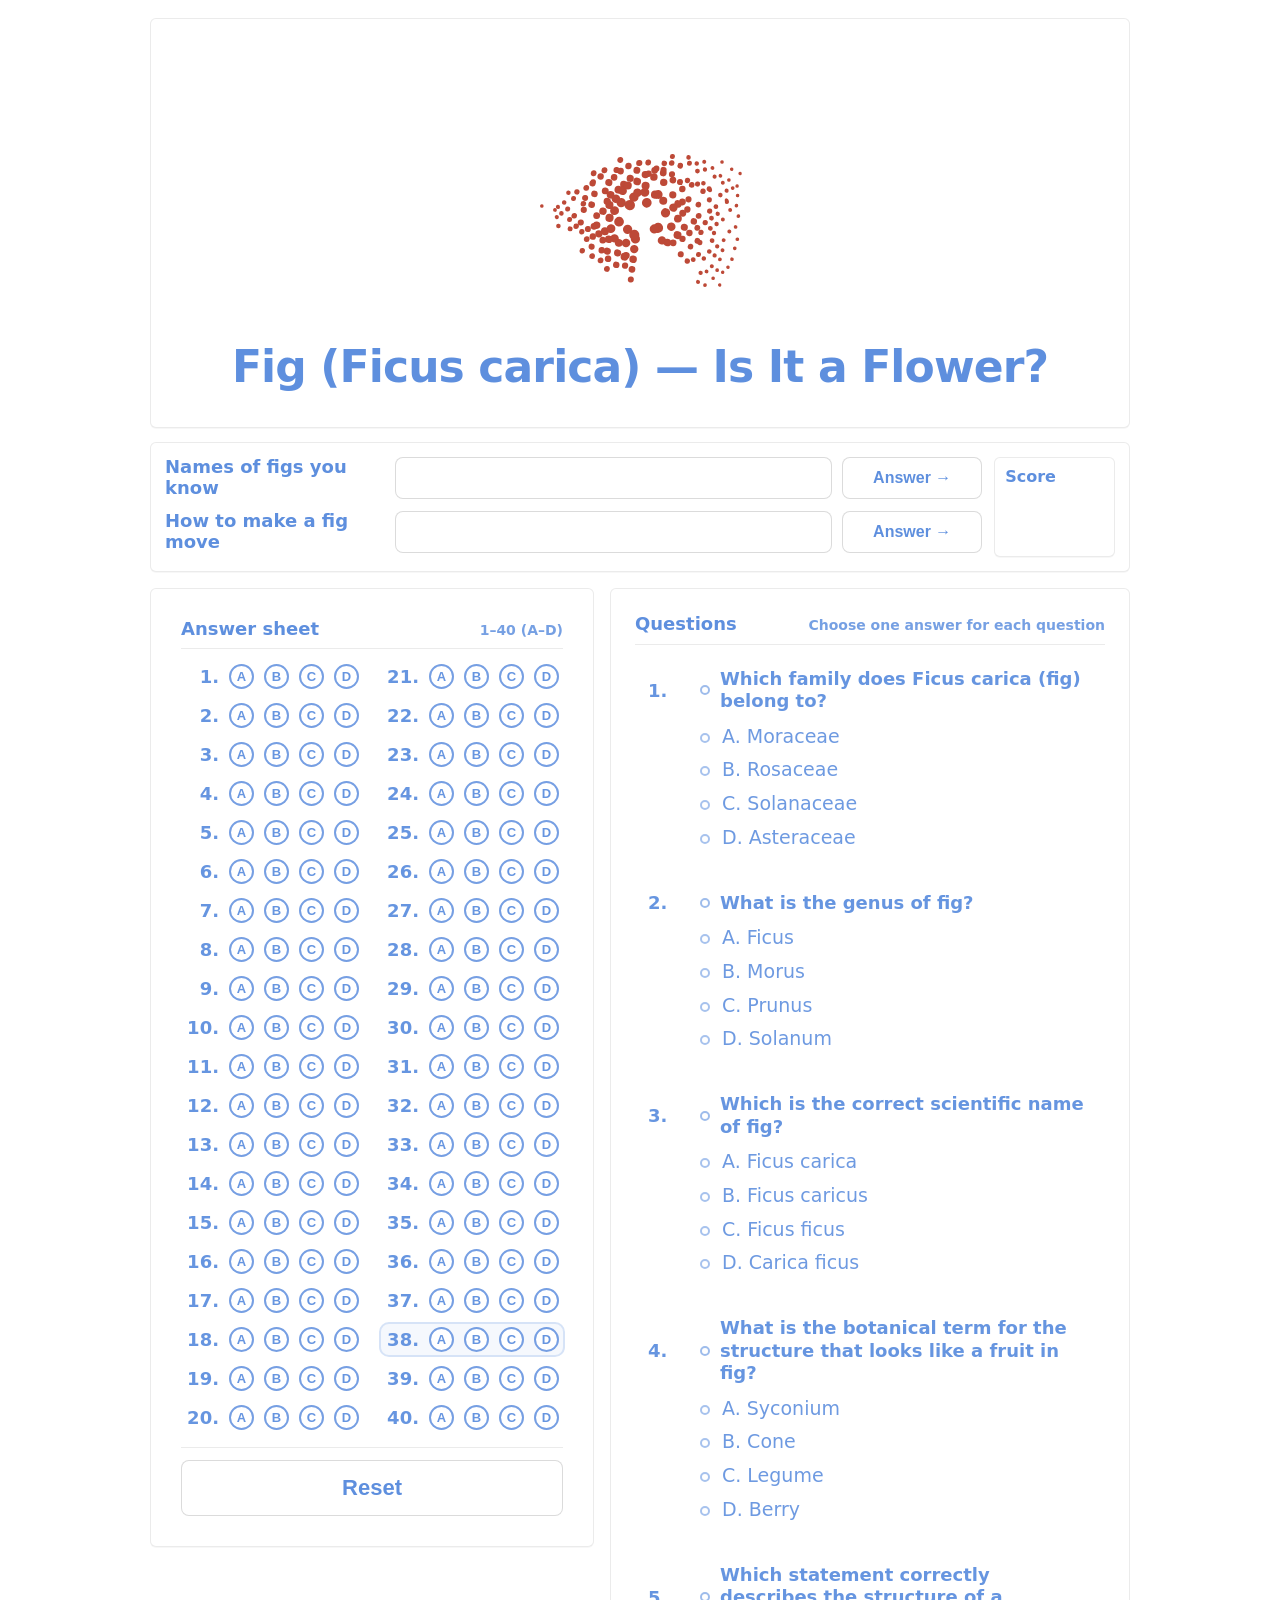
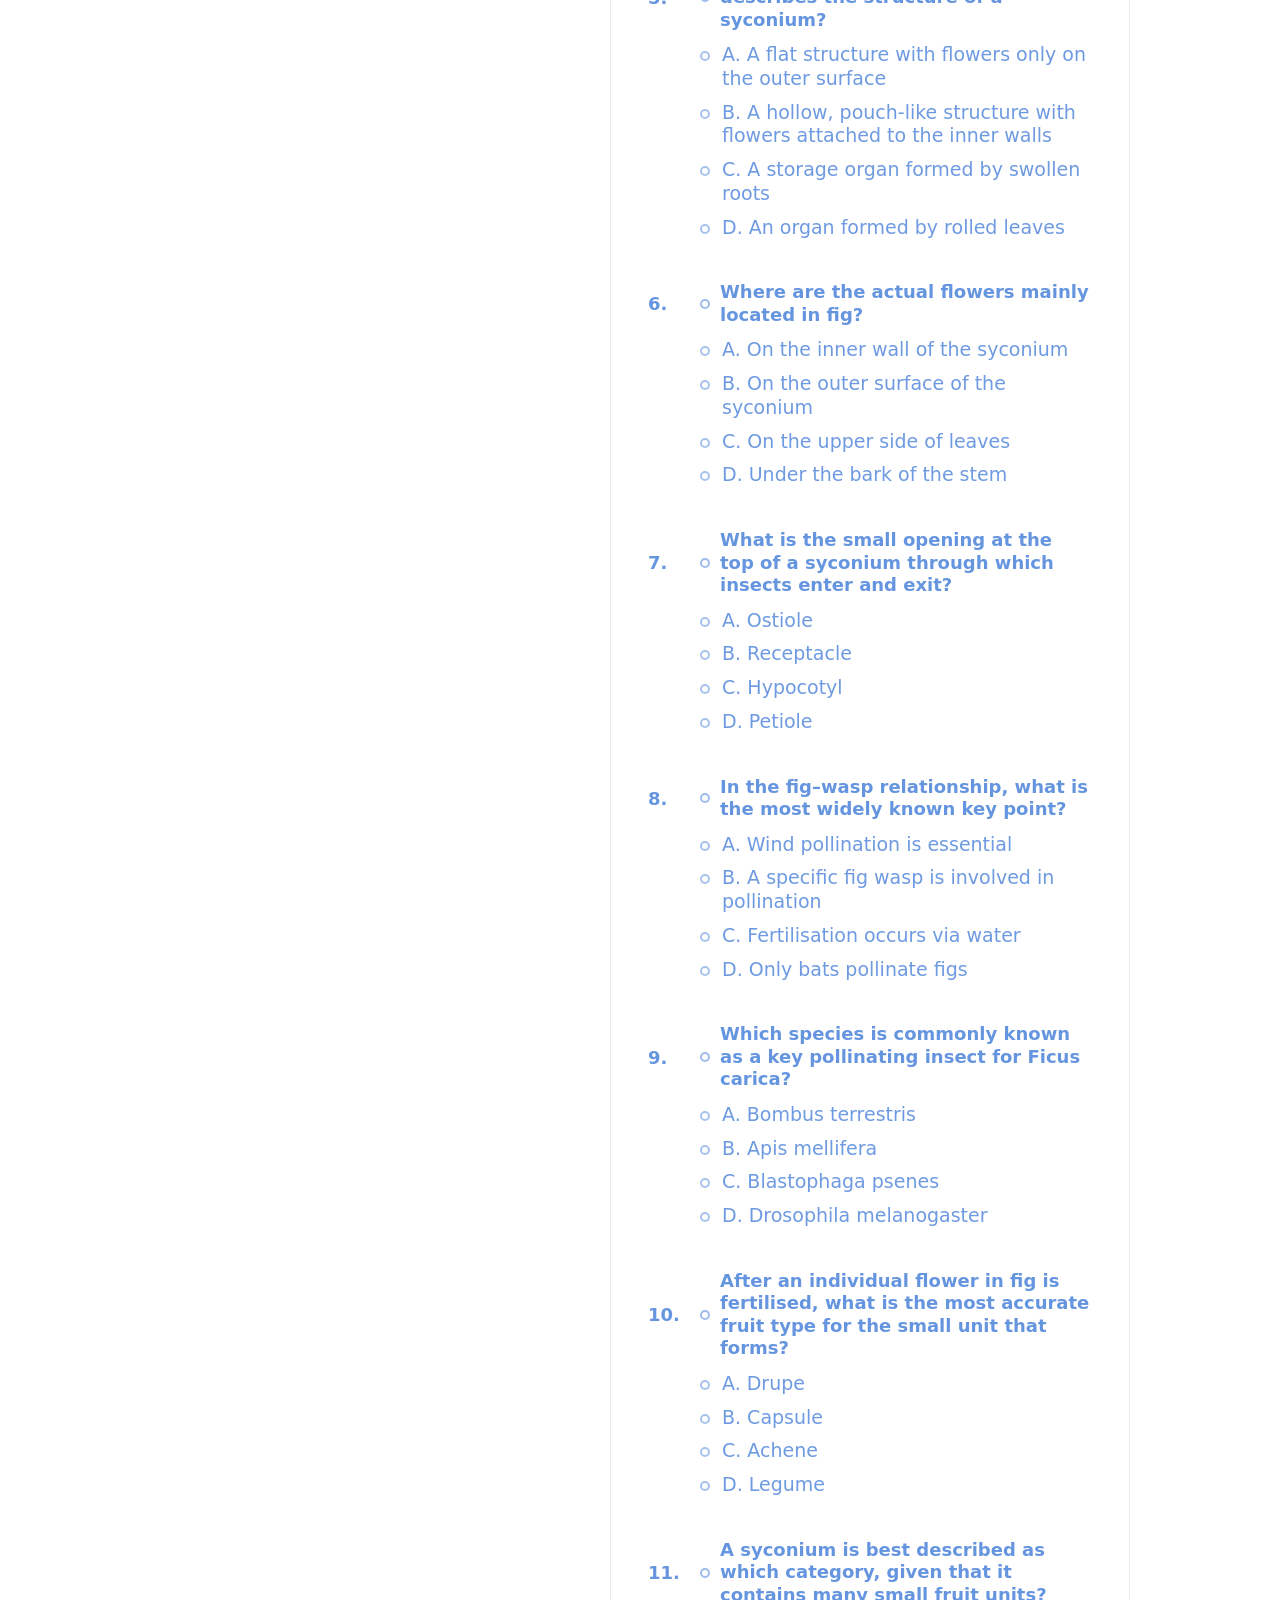
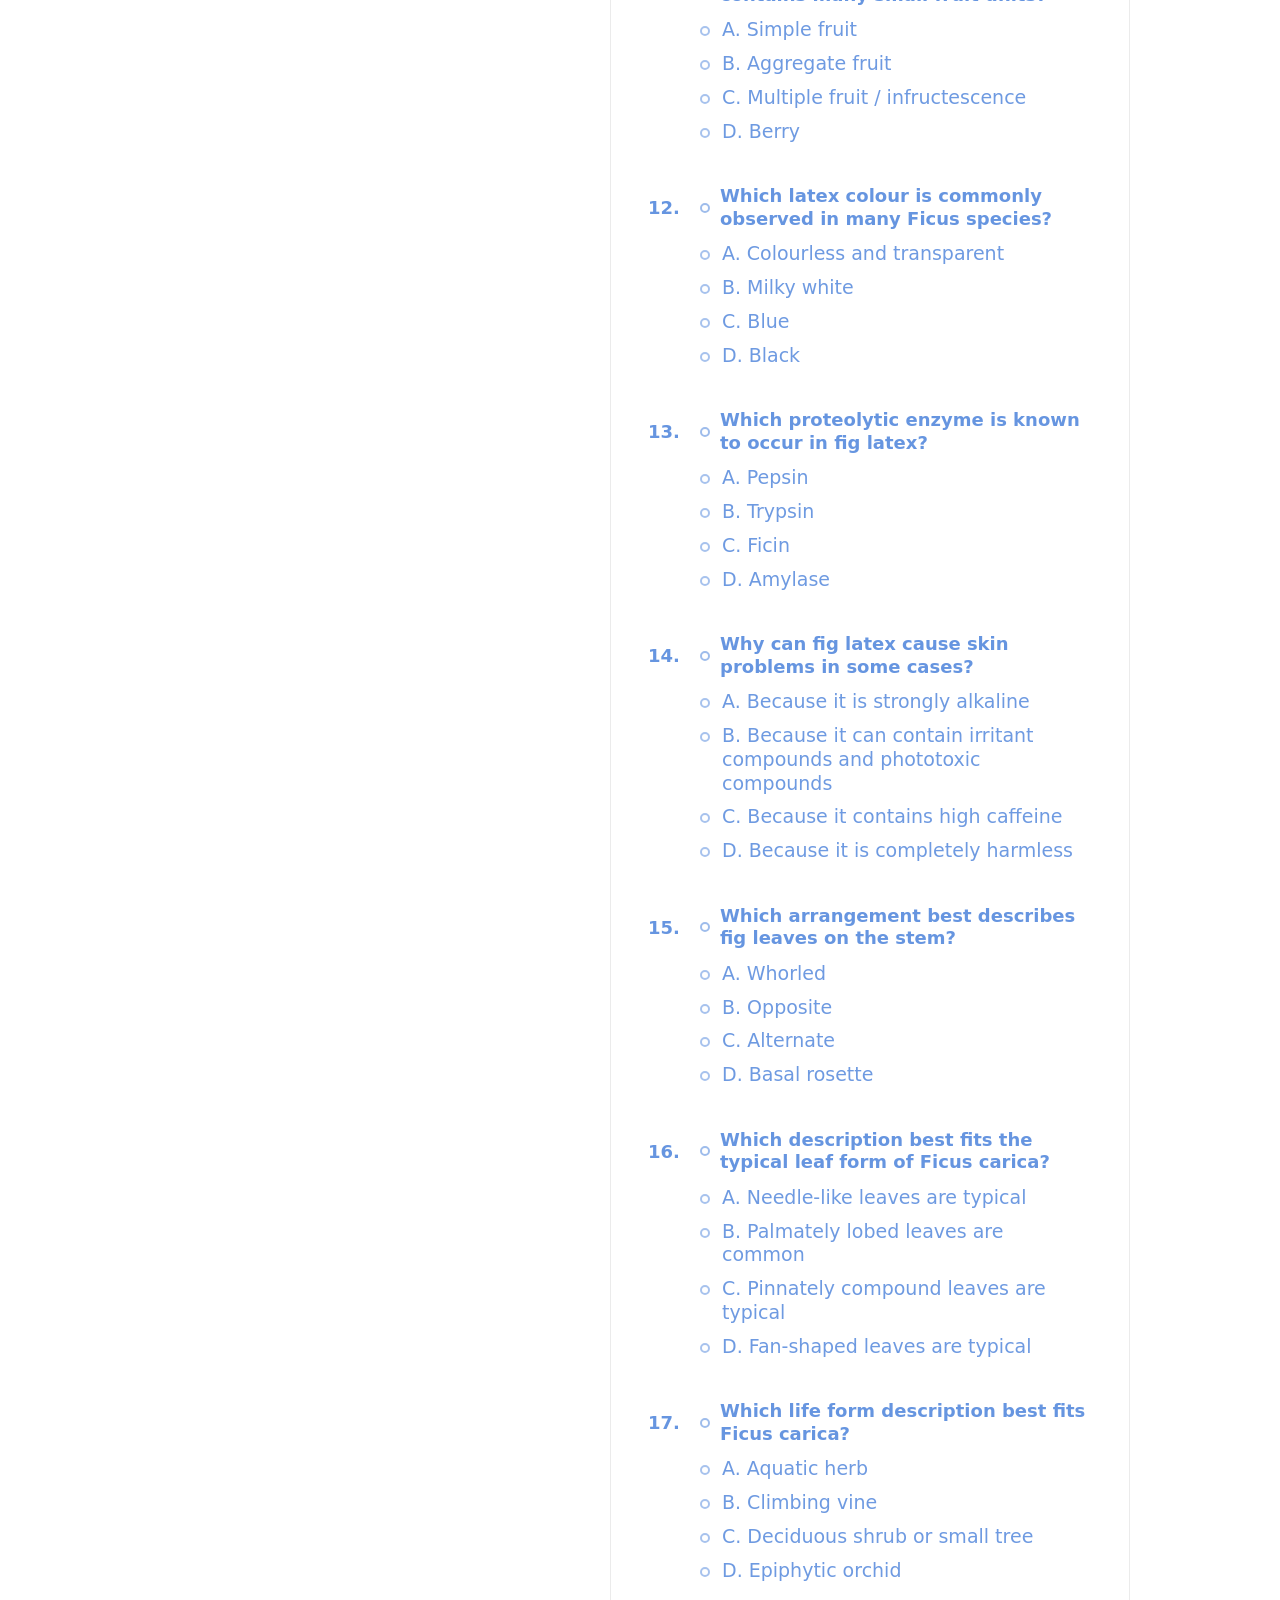
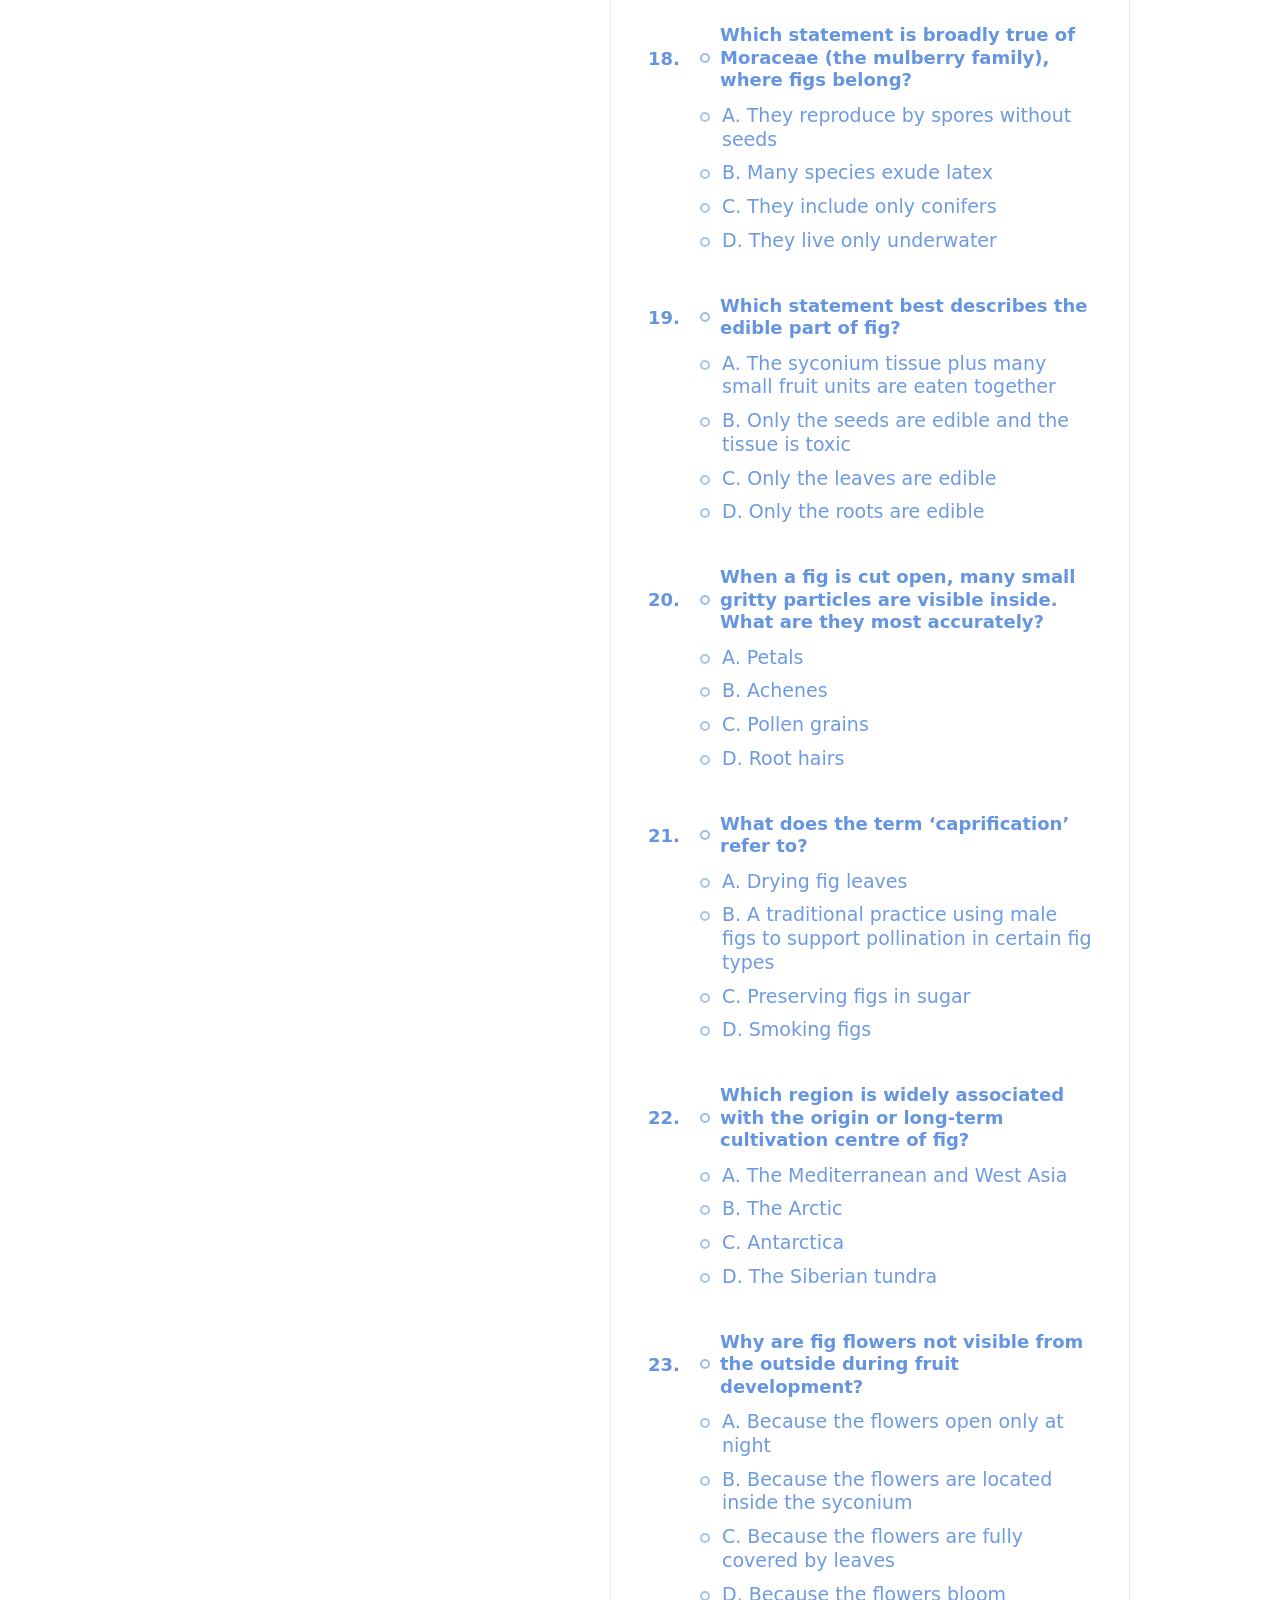
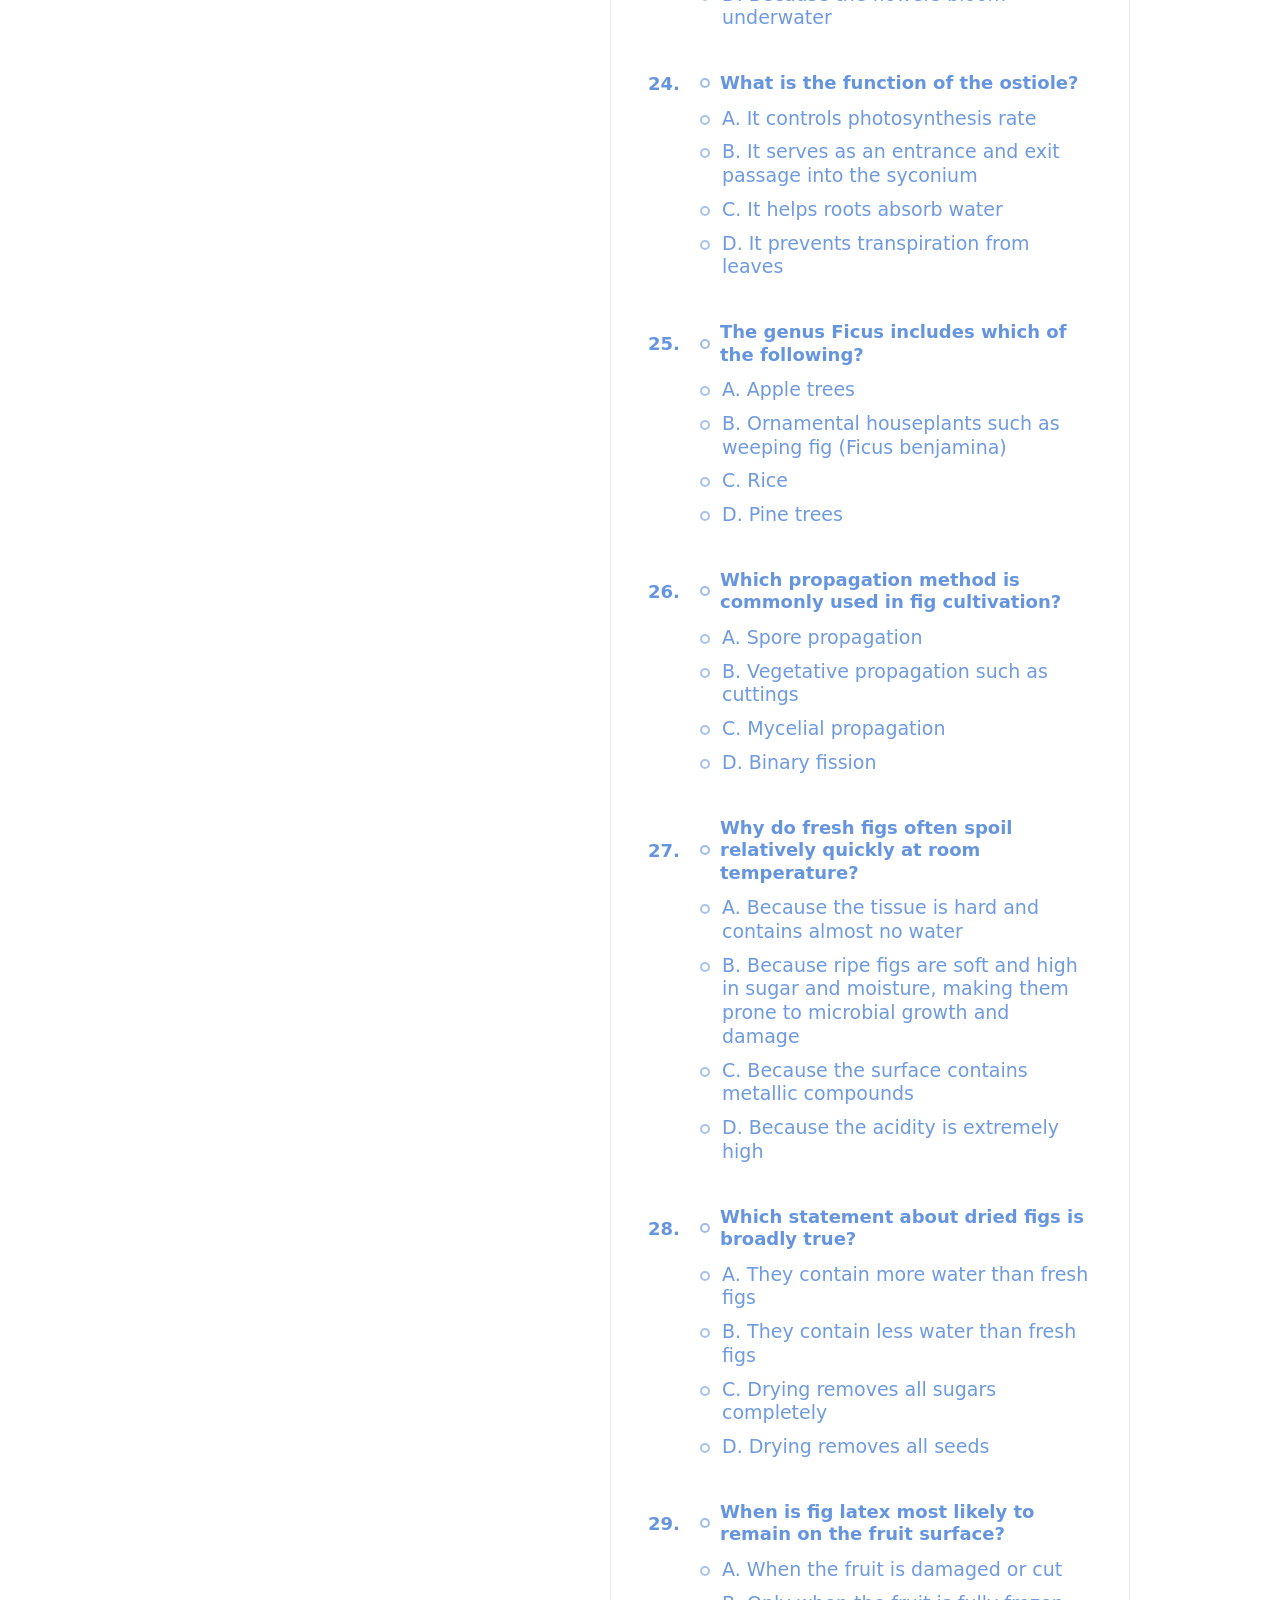
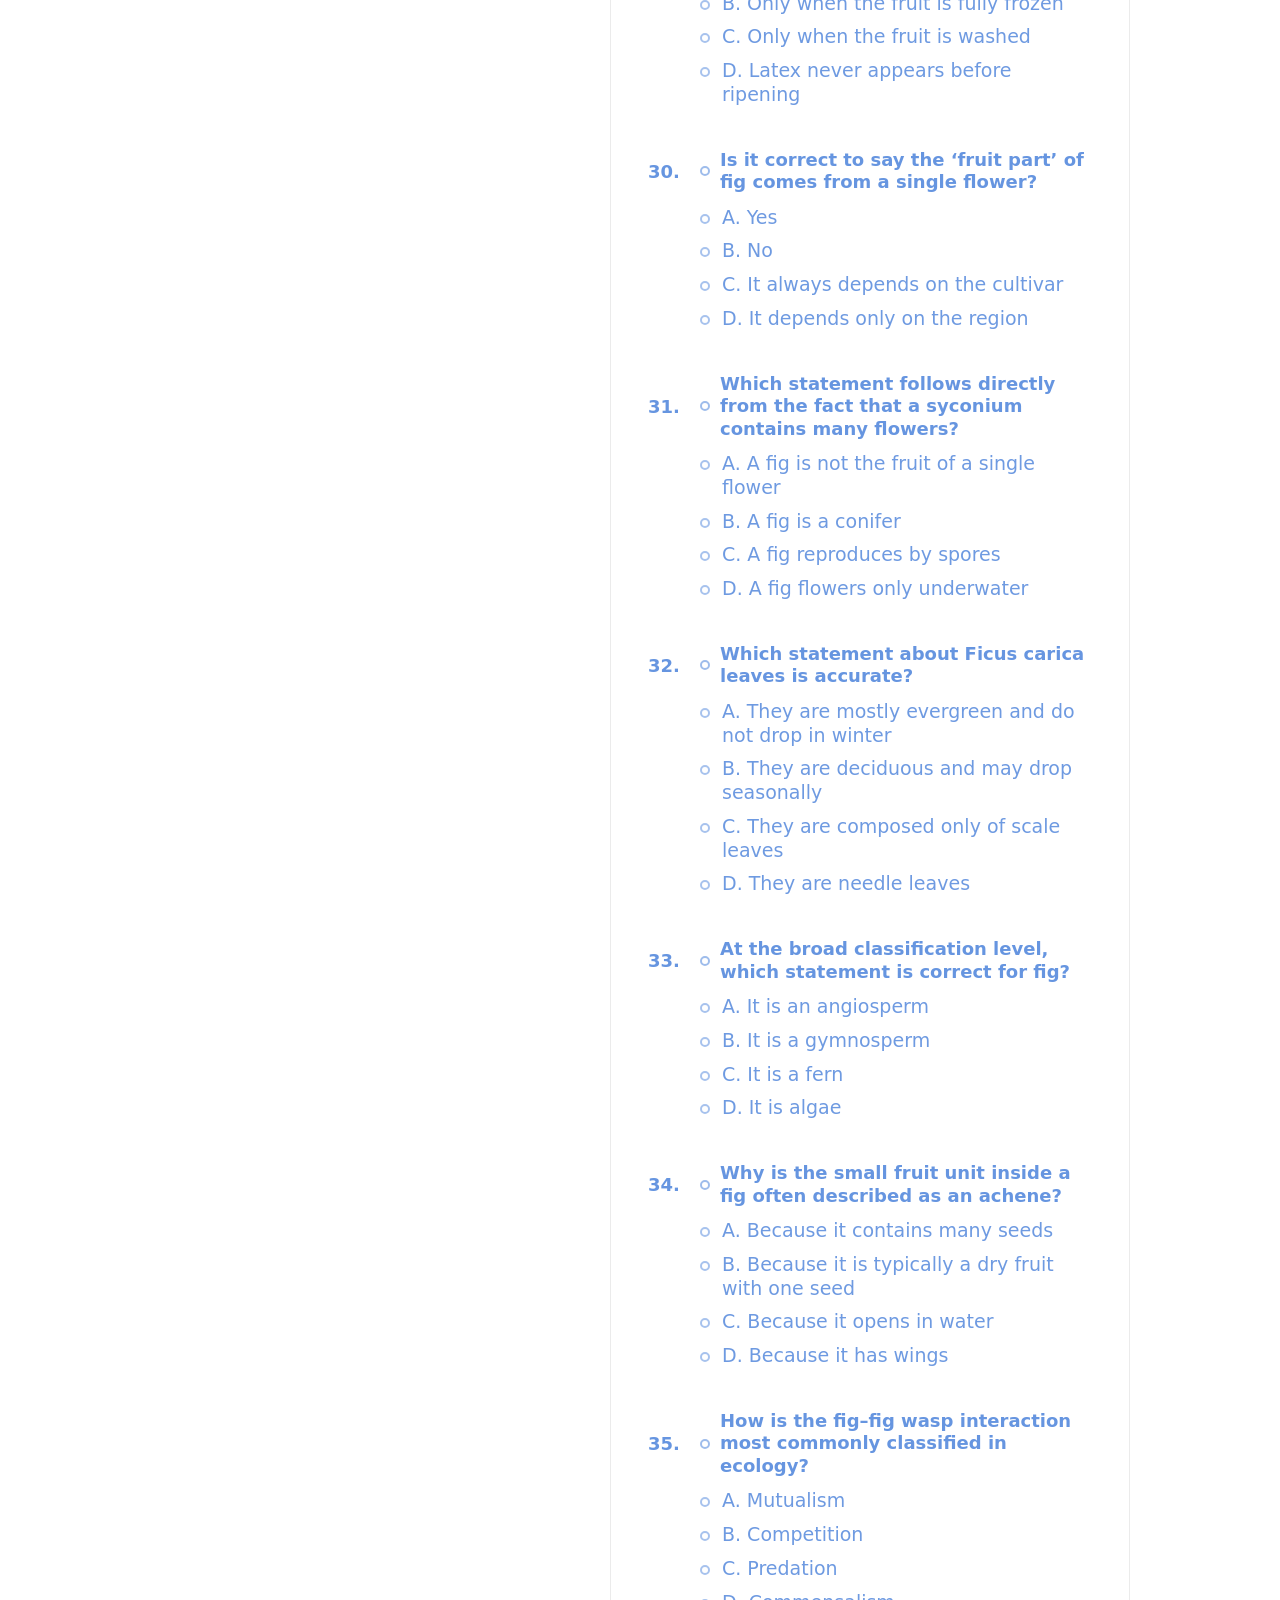
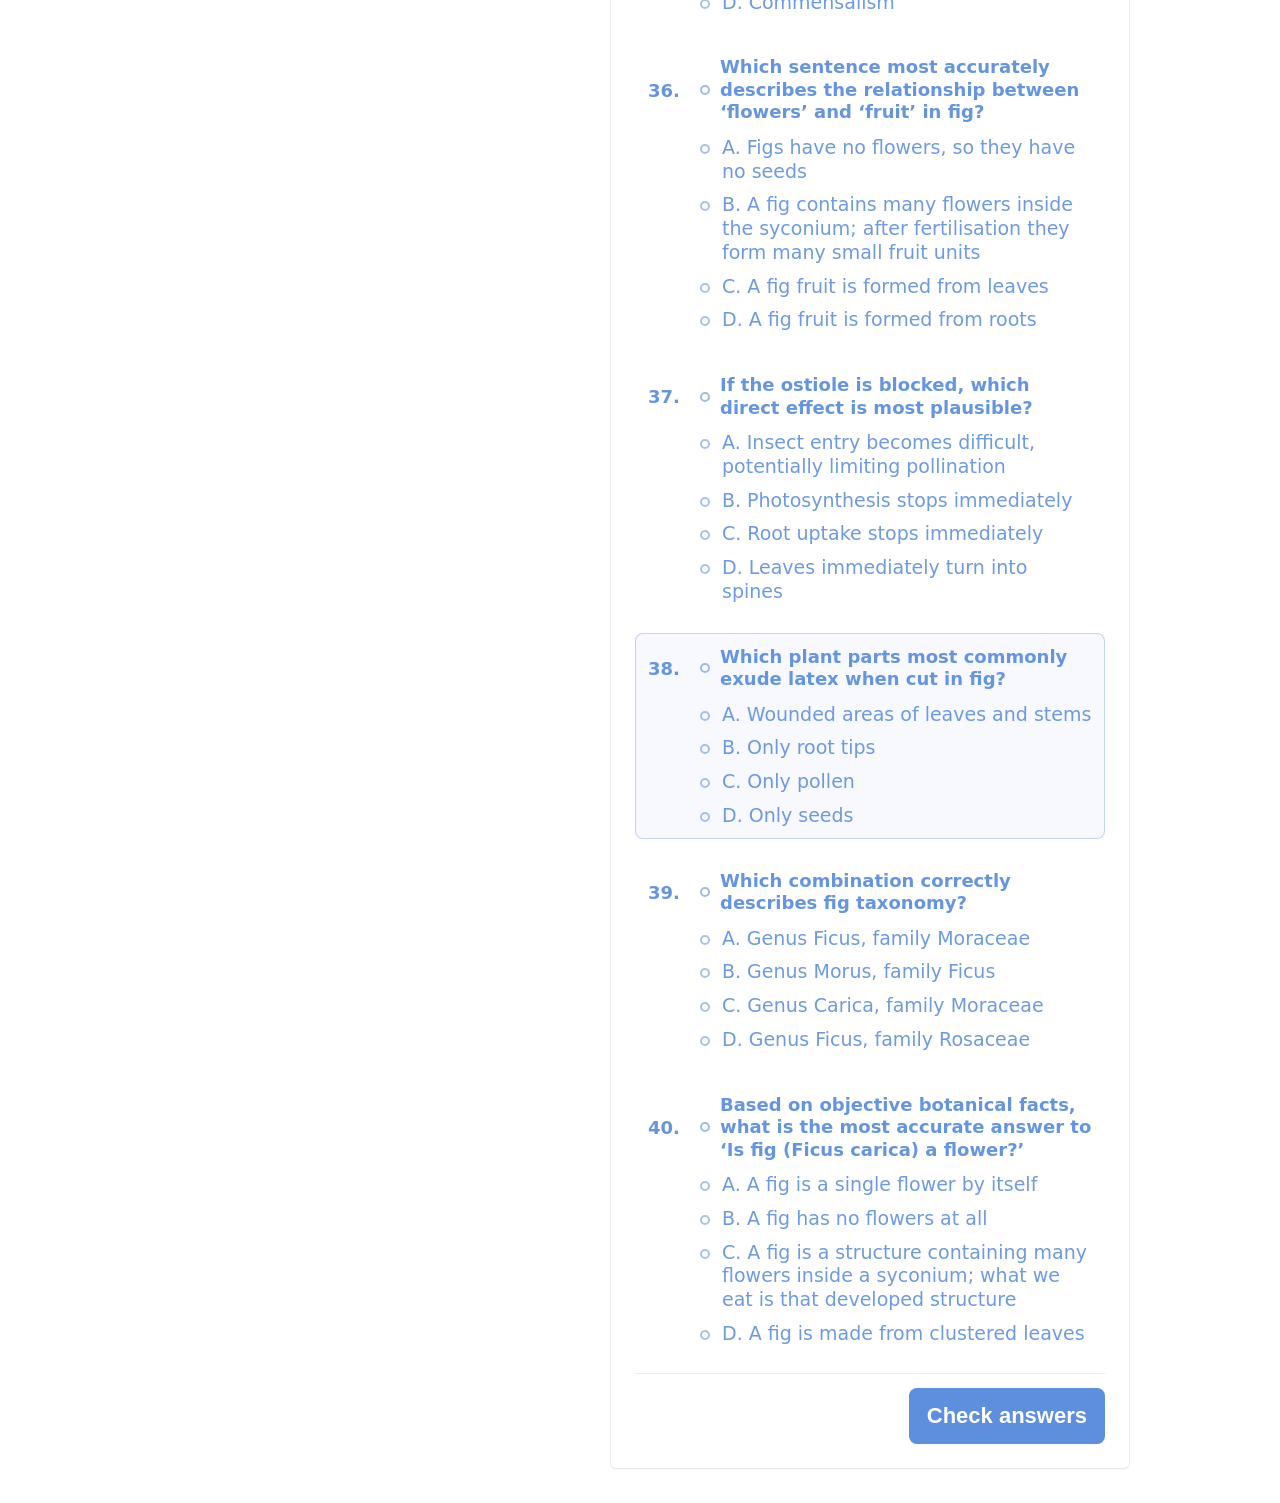
==== p01-03.html @ 95434de7 "Add files via upload" ====
<!doctype html>
<html lang="en-GB">

<head>
    <meta charset="utf-8" />
    <meta name="viewport" content="width=device-width,initial-scale=1" />
    <title>Fig (Ficus carica) — Is It a Flower?</title>

    <style>
        :root {
            --max: 1040px;
            --pad: 30px;
            --gap: 10px;

            --theme: #5e8fde;
            --wrong: #e45b37;

            --border: rgba(0, 0, 0, 0.14);
            --borderSoft: rgba(0, 0, 0, 0.08);
            --shadow: 0 1px 0 rgba(0, 0, 0, 0.03);

            --ink: #111;
            --muted: rgba(0, 0, 0, 0.55);
            --muted2: rgba(0, 0, 0, 0.35);

            --radius: 6px;
            --radius2: 6px;

            --bubble: 25px;
            --bubbleFont: 13px;

            --title: 44px;
            --h2: 18px;
            --body: 14px;

            --stickyTop: 25px;
        }

        * {
            box-sizing: border-box;
        }

        html,
        body {
            height: 100%;
        }

        body {
            margin: 0;
            font-family: system-ui, -apple-system, "Apple SD Gothic Neo", "Noto Sans KR", Segoe UI, Roboto, Helvetica, Arial, sans-serif;
            background: #fff;
            color: var(--theme);
        }

        .page {
            max-width: var(--max);
            margin: 0 auto;
            padding: 18px var(--pad) 34px;
        }

        .card {
            border: 1px solid var(--borderSoft);
            border-radius: var(--radius2);
            background: #fff;
            box-shadow: var(--shadow);
        }

        /* Header */
        .header {
            position: relative;
            padding: 32px 18px 16px;
            border: 1px solid var(--borderSoft);
            border-radius: var(--radius2);
            background: #fff;
            box-shadow: var(--shadow);
        }

        .header-top {
            position: relative;
            overflow: hidden;

            display: flex;
            flex-direction: column;
            align-items: center;
            justify-content: flex-end;

            gap: 12px;
            padding: 8px 0 18px;

            min-height: 360px;
        }


        .figmark {
            width: 340px;
            height: 250px;
            display: block;
            flex: 0 0 auto;
            margin-top: 6px;

            position: relative;
            z-index: 1;
            pointer-events: none;
        }

        h1 {
            margin: 6px 0 0 0;
            font-size: var(--title);
            line-height: 1.15;
            letter-spacing: -0.02em;
            text-align: center;
            font-weight: 800;
            position: relative;
            z-index: 2;
        }

        .top-actions {
            position: absolute;
            right: 14px;
            top: 14px;
            display: flex;
            gap: 8px;
            align-items: center;
        }

        /* Inputs + score */
        .meta {
            margin-top: 14px;
            padding: 14px;
        }

        .metaGrid {
            display: grid;
            grid-template-columns: 1fr 1fr 0.30fr;
            gap: 12px;
            align-items: start;
        }

        .metaCol {
            grid-column: 1 / 3;
            display: grid;
            gap: 12px;
        }

        .row {
            display: grid;
            grid-template-columns: 220px 1fr 140px;
            gap: 10px;
            align-items: center;
        }

        .label {
            font-size: var(--h2);
            font-weight: 900;
            line-height: 1.15;
        }

        .input {
            width: 100%;
            height: 42px;
            border: 1px solid var(--border);
            border-radius: 8px;
            padding: 0 14px;
            font-size: var(--h2);
            color: var(--ink);
            outline: none;
            background: #fff;
        }

        .input:focus {
            border-color: rgba(94, 143, 222, 0.85);
            box-shadow: 0 0 0 3px rgba(94, 143, 222, 0.18);
        }

        .smallBtn {
            height: 42px;
            border: 1px solid var(--border);
            border-radius: 8px;
            background: #fff;
            color: var(--theme);
            font-weight: 700;
            cursor: pointer;
            font-size: 16px;
        }

        .smallBtn:active {
            transform: translateY(1px);
        }

        .scoreBox {
            grid-column: 3 / 4;
            padding: 10px;
            height: 100%;
            display: grid;
            gap: 5px;
            align-content: start;
        }

        .scoreTitle {
            font-size: 16px;
            font-weight: 800;
            line-height: 1.1;
            color: var(--theme);
        }

        .scoreValue {
            height: 50px;
            border: 0px solid var(--border);
            border-radius: 8px;
            display: flex;
            align-items: center;
            justify-content: center;
            font-weight: 900;
            color: var(--ink);
            background: #fff;
            letter-spacing: 0.01em;
            font-size: var(--h2);
        }

        .scoreHint {
            font-size: 12px;
            color: var(--muted);
            line-height: 1.35;
        }

        /* Main layout */
        .main {
            margin-top: 16px;
            display: grid;
            grid-template-columns: 1fr 1.25fr;
            gap: 16px;
            align-items: start;
        }

        /* Answer sheet */
        .sheet {
            padding: 30px;
            position: sticky;
            top: var(--stickyTop);
        }

        .sheetHeader {
            display: flex;
            align-items: baseline;
            justify-content: space-between;
            padding-bottom: 10px;
            border-bottom: 1px solid var(--borderSoft);
            margin-bottom: 12px;
        }

        .sheetTitle {
            font-size: var(--h2);
            font-weight: 900;
            line-height: 1.1;
        }

        .sheetRange {
            font-size: 14px;
            font-weight: 800;
            color: rgba(94, 143, 222, 0.85);
        }

        .sheetGrid {
            display: grid;
            grid-template-columns: 1fr 1fr;
            gap: 10px 18px;
        }

        .ansRow {
            display: grid;
            grid-template-columns: 34px 1fr;
            gap: 10px;
            align-items: center;
            padding: 3px 4px;
            border-radius: 8px;
        }

        .ansRow.active {
            outline: 2px solid rgba(94, 143, 222, 0.25);
            background: rgba(94, 143, 222, 0.06);
        }

        .qnum {
            font-size: var(--h2);
            font-weight: 900;
            text-align: right;
            color: rgba(94, 143, 222, 0.95);
        }

        .bubbles {
            display: flex;
            gap: 10px;
            flex-wrap: nowrap;
            align-items: center;
        }

        .bubble {
            width: var(--bubble);
            height: var(--bubble);
            border-radius: 999px;
            border: 2px solid rgba(94, 143, 222, 0.85);
            background: #fff;
            display: inline-flex;
            align-items: center;
            justify-content: center;
            font-weight: 900;
            font-size: var(--bubbleFont);
            color: rgba(94, 143, 222, 0.95);
            cursor: pointer;
            position: relative;
            user-select: none;
        }

        .bubble.filled {
            background: var(--ink);
            border-color: var(--ink);
            color: #fff;
        }

        .bubble.correctHint {
            background: var(--theme);
            border-color: var(--theme);
            color: #fff;
        }

        .bubble.wrongStrike::after {
            content: "";
            position: absolute;
            width: 36px;
            height: 3px;
            background: var(--wrong);
            transform: rotate(-35deg);
            border-radius: 3px;
        }

        .sheetFooter {
            display: flex;
            justify-content: space-between;
            gap: 10px;
            margin-top: 14px;
            padding-top: 12px;
            border-top: 1px solid var(--borderSoft);
        }

        .resetBtn {
            flex: 1;
            height: 56px;
            border: 1px solid var(--border);
            border-radius: 8px;
            background: #fff;
            color: var(--theme);
            font-weight: 900;
            cursor: pointer;
            font-size: 22px;
        }

        .resetBtn:active {
            transform: translateY(1px);
        }

        /* Questions */
        .questions {
            padding: 24px;
        }

        .qHeader {
            display: flex;
            align-items: baseline;
            justify-content: space-between;
            padding-bottom: 10px;
            border-bottom: 1px solid var(--borderSoft);
            margin-bottom: 10px;
        }

        .qHeader h2 {
            margin: 0;
            font-size: var(--h2);
            font-weight: 700;
            color: var(--theme);
        }

        .qHeader .hint {
            font-size: 14px;
            font-weight: 800;
            color: rgba(94, 143, 222, 0.85);
        }

        #qList {
            display: grid;
            gap: 18px;
        }

        .qCard {
            padding: 12px 12px 10px;
            border-radius: 8px;
            border: 1px solid transparent;
            scroll-margin-top: 18px;
            position: relative;
        }

        .qCard.active {
            border-color: rgba(94, 143, 222, 0.35);
            background: rgba(94, 143, 222, 0.05);
        }

        .qTop {
            display: flex;
            align-items: center;
            gap: 10px;
        }

        .qIndex {
            font-weight: 900;
            font-size: var(--h2);
            color: rgba(94, 143, 222, 0.95);
            min-width: 40px;
        }

        .qStatus {
            width: 10px;
            height: 10px;
            border-radius: 999px;
            border: 2px solid rgba(94, 143, 222, 0.6);
            background: transparent;
            margin-left: 2px;
            flex: 0 0 auto;
        }

        .qStatus.answered {
            background: rgba(94, 143, 222, 0.85);
            border-color: rgba(94, 143, 222, 0.85);
        }

        .qStatus.correct {
            background: rgba(17, 17, 17, 0.9);
            border-color: rgba(17, 17, 17, 0.9);
        }

        .qStatus.wrong {
            background: var(--wrong);
            border-color: var(--wrong);
        }

        .qText {
            font-weight: 700;
            font-size: var(--h2);
            line-height: 1.25;
            margin: 0;
            color: rgba(94, 143, 222, 0.95);
        }

        .qCard.graded.wrong .qText,
        .qCard.graded.wrong .optText {
            color: var(--wrong);
        }

        .options {
            margin-top: 12px;
            display: grid;
            gap: 10px;
            padding-left: 52px;
        }

        .opt {
            display: flex;
            align-items: flex-start;
            gap: 12px;
            cursor: pointer;
            user-select: none;
        }

        .optBullet {
            width: 10px;
            height: 10px;
            margin-top: 8px;
            border-radius: 999px;
            border: 2px solid rgba(94, 143, 222, 0.55);
            background: transparent;
            flex: 0 0 auto;
        }

        .opt.selected .optBullet {
            background: rgba(17, 17, 17, 0.92);
            border-color: rgba(17, 17, 17, 0.92);
        }

        .opt.correctChoice .optBullet {
            background: var(--theme);
            border-color: var(--theme);
        }

        .optText {
            font-size: 19px;
            font-weight: 500;
            color: rgba(94, 143, 222, 0.90);
            line-height: 1.25;
        }

        .actions {
            margin-top: 16px;
            padding-top: 14px;
            border-top: 1px solid var(--borderSoft);
            display: flex;
            gap: 10px;
            justify-content: flex-end;
        }

        .checkBtn {
            height: 56px;
            padding: 0 18px;
            border: 0;
            border-radius: 8px;
            background: var(--theme);
            color: #fff;
            font-weight: 900;
            cursor: pointer;
            font-size: 22px;
        }

        .checkBtn:active {
            transform: translateY(1px);
        }

        /* Modal */
        .modal {
            position: fixed;
            inset: 0;
            background: rgba(0, 0, 0, 0.35);
            display: none;
            align-items: center;
            justify-content: center;
            padding: 18px;
            z-index: 50;
        }

        .modal.open {
            display: flex;
        }

        .modalPanel {
            width: min(720px, 100%);
            background: #fff;
            border-radius: 8px;
            border: 1px solid var(--borderSoft);
            box-shadow: 0 18px 60px rgba(0, 0, 0, 0.22);
            padding: 16px;
            color: var(--ink);
        }

        .modalTitle {
            margin: 0 0 8px 0;
            font-size: var(--h2);
            font-weight: 900;
            color: var(--theme);
        }

        .modalBody {
            font-size: 14px;
            line-height: 1.6;
            color: rgba(0, 0, 0, 0.78);
        }

        .modalFooter {
            display: flex;
            justify-content: flex-end;
            margin-top: 12px;
        }

        .closeBtn {
            height: 44px;
            padding: 0 16px;
            border: 1px solid var(--border);
            border-radius: 10px;
            background: #fff;
            color: var(--theme);
            font-weight: 900;
            cursor: pointer;
            font-size: 18px;
        }

        /* 좁은 화면 */
        @media (max-width: 820px) {
            .main {
                grid-template-columns: 1fr;
            }

            .sheet {
                position: relative;
                top: auto;
            }

            .row {
                grid-template-columns: 1fr;
            }

            .metaGrid {
                grid-template-columns: 1fr;
            }

            .metaCol {
                grid-column: 1 / -1;
            }

            .scoreBox {
                grid-column: 1 / -1;
            }

            .figmark {
                width: 300px;
                height: 220px;
            }
        }
    </style>
</head>

<body>
    <div class="page">
        <header class="header">
            <div class="top-actions"></div>

            <div class="header-top" aria-label="title">
                <svg class="figmark" viewBox="0 0 220 160" aria-hidden="true">
                    <g id="figDots"></g>
                </svg>

                <h1>Fig (Ficus carica) — Is It a Flower?</h1>
            </div>
        </header>

        <section class="card meta" aria-label="meta">
            <div class="metaGrid">
                <div class="metaCol">
                    <div class="row">
                        <div class="label">Names of figs you know</div>
                        <input id="figNames" class="input" type="text" />
                        <button class="smallBtn" type="button" data-open="names">Answer →</button>
                    </div>

                    <div class="row">
                        <div class="label">How to make a fig move</div>
                        <input id="figMove" class="input" type="text" />
                        <button class="smallBtn" type="button" data-open="move">Answer →</button>
                    </div>
                </div>

                <aside class="card scoreBox" aria-label="score">
                    <div class="scoreTitle">Score</div>
                    <div id="scoreValue" class="scoreValue"></div>
                    <div class="scoreHint"></div>
                </aside>
            </div>
        </section>

        <section class="main" aria-label="exam layout">
            <aside class="card sheet" aria-label="answer sheet">
                <div class="sheetHeader">
                    <div class="sheetTitle">Answer sheet</div>
                    <div class="sheetRange">1–40 (A–D)</div>
                </div>

                <div id="sheetGrid" class="sheetGrid"></div>

                <div class="sheetFooter">
                    <button id="resetBtn" class="resetBtn" type="button">Reset</button>
                </div>
            </aside>

            <main class="card questions" aria-label="questions">
                <div class="qHeader">
                    <h2>Questions</h2>
                    <div class="hint">Choose one answer for each question</div>
                </div>

                <div id="qList"></div>

                <div class="actions">
                    <button id="checkBtn" class="checkBtn" type="button">Check answers</button>
                </div>
            </main>
        </section>
    </div>

    <!-- Modal -->
    <div id="modal" class="modal" role="dialog" aria-modal="true" aria-hidden="true">
        <div class="modalPanel">
            <div id="modalTitle" class="modalTitle"></div>
            <div id="modalBody" class="modalBody"></div>
            <div class="modalFooter">
                <button id="closeBtn" class="closeBtn" type="button">Close</button>
            </div>
        </div>
    </div>

    <script>
        const QUESTIONS = [
            { a: "A", q: "Which family does Ficus carica (fig) belong to?", o: { A: "Moraceae", B: "Rosaceae", C: "Solanaceae", D: "Asteraceae" } },
            { a: "A", q: "What is the genus of fig?", o: { A: "Ficus", B: "Morus", C: "Prunus", D: "Solanum" } },
            { a: "A", q: "Which is the correct scientific name of fig?", o: { A: "Ficus carica", B: "Ficus caricus", C: "Ficus ficus", D: "Carica ficus" } },
            { a: "A", q: "What is the botanical term for the structure that looks like a fruit in fig?", o: { A: "Syconium", B: "Cone", C: "Legume", D: "Berry" } },
            { a: "B", q: "Which statement correctly describes the structure of a syconium?", o: { A: "A flat structure with flowers only on the outer surface", B: "A hollow, pouch-like structure with flowers attached to the inner walls", C: "A storage organ formed by swollen roots", D: "An organ formed by rolled leaves" } },
            { a: "A", q: "Where are the actual flowers mainly located in fig?", o: { A: "On the inner wall of the syconium", B: "On the outer surface of the syconium", C: "On the upper side of leaves", D: "Under the bark of the stem" } },
            { a: "A", q: "What is the small opening at the top of a syconium through which insects enter and exit?", o: { A: "Ostiole", B: "Receptacle", C: "Hypocotyl", D: "Petiole" } },
            { a: "B", q: "In the fig–wasp relationship, what is the most widely known key point?", o: { A: "Wind pollination is essential", B: "A specific fig wasp is involved in pollination", C: "Fertilisation occurs via water", D: "Only bats pollinate figs" } },
            { a: "C", q: "Which species is commonly known as a key pollinating insect for Ficus carica?", o: { A: "Bombus terrestris", B: "Apis mellifera", C: "Blastophaga psenes", D: "Drosophila melanogaster" } },
            { a: "C", q: "After an individual flower in fig is fertilised, what is the most accurate fruit type for the small unit that forms?", o: { A: "Drupe", B: "Capsule", C: "Achene", D: "Legume" } },
            { a: "C", q: "A syconium is best described as which category, given that it contains many small fruit units?", o: { A: "Simple fruit", B: "Aggregate fruit", C: "Multiple fruit / infructescence", D: "Berry" } },
            { a: "B", q: "Which latex colour is commonly observed in many Ficus species?", o: { A: "Colourless and transparent", B: "Milky white", C: "Blue", D: "Black" } },
            { a: "C", q: "Which proteolytic enzyme is known to occur in fig latex?", o: { A: "Pepsin", B: "Trypsin", C: "Ficin", D: "Amylase" } },
            { a: "B", q: "Why can fig latex cause skin problems in some cases?", o: { A: "Because it is strongly alkaline", B: "Because it can contain irritant compounds and phototoxic compounds", C: "Because it contains high caffeine", D: "Because it is completely harmless" } },
            { a: "C", q: "Which arrangement best describes fig leaves on the stem?", o: { A: "Whorled", B: "Opposite", C: "Alternate", D: "Basal rosette" } },
            { a: "B", q: "Which description best fits the typical leaf form of Ficus carica?", o: { A: "Needle-like leaves are typical", B: "Palmately lobed leaves are common", C: "Pinnately compound leaves are typical", D: "Fan-shaped leaves are typical" } },
            { a: "C", q: "Which life form description best fits Ficus carica?", o: { A: "Aquatic herb", B: "Climbing vine", C: "Deciduous shrub or small tree", D: "Epiphytic orchid" } },
            { a: "B", q: "Which statement is broadly true of Moraceae (the mulberry family), where figs belong?", o: { A: "They reproduce by spores without seeds", B: "Many species exude latex", C: "They include only conifers", D: "They live only underwater" } },
            { a: "A", q: "Which statement best describes the edible part of fig?", o: { A: "The syconium tissue plus many small fruit units are eaten together", B: "Only the seeds are edible and the tissue is toxic", C: "Only the leaves are edible", D: "Only the roots are edible" } },
            { a: "B", q: "When a fig is cut open, many small gritty particles are visible inside. What are they most accurately?", o: { A: "Petals", B: "Achenes", C: "Pollen grains", D: "Root hairs" } },
            { a: "B", q: "What does the term ‘caprification’ refer to?", o: { A: "Drying fig leaves", B: "A traditional practice using male figs to support pollination in certain fig types", C: "Preserving figs in sugar", D: "Smoking figs" } },
            { a: "A", q: "Which region is widely associated with the origin or long-term cultivation centre of fig?", o: { A: "The Mediterranean and West Asia", B: "The Arctic", C: "Antarctica", D: "The Siberian tundra" } },
            { a: "B", q: "Why are fig flowers not visible from the outside during fruit development?", o: { A: "Because the flowers open only at night", B: "Because the flowers are located inside the syconium", C: "Because the flowers are fully covered by leaves", D: "Because the flowers bloom underwater" } },
            { a: "B", q: "What is the function of the ostiole?", o: { A: "It controls photosynthesis rate", B: "It serves as an entrance and exit passage into the syconium", C: "It helps roots absorb water", D: "It prevents transpiration from leaves" } },
            { a: "B", q: "The genus Ficus includes which of the following?", o: { A: "Apple trees", B: "Ornamental houseplants such as weeping fig (Ficus benjamina)", C: "Rice", D: "Pine trees" } },
            { a: "B", q: "Which propagation method is commonly used in fig cultivation?", o: { A: "Spore propagation", B: "Vegetative propagation such as cuttings", C: "Mycelial propagation", D: "Binary fission" } },
            { a: "B", q: "Why do fresh figs often spoil relatively quickly at room temperature?", o: { A: "Because the tissue is hard and contains almost no water", B: "Because ripe figs are soft and high in sugar and moisture, making them prone to microbial growth and damage", C: "Because the surface contains metallic compounds", D: "Because the acidity is extremely high" } },
            { a: "B", q: "Which statement about dried figs is broadly true?", o: { A: "They contain more water than fresh figs", B: "They contain less water than fresh figs", C: "Drying removes all sugars completely", D: "Drying removes all seeds" } },
            { a: "A", q: "When is fig latex most likely to remain on the fruit surface?", o: { A: "When the fruit is damaged or cut", B: "Only when the fruit is fully frozen", C: "Only when the fruit is washed", D: "Latex never appears before ripening" } },
            { a: "B", q: "Is it correct to say the ‘fruit part’ of fig comes from a single flower?", o: { A: "Yes", B: "No", C: "It always depends on the cultivar", D: "It depends only on the region" } },
            { a: "A", q: "Which statement follows directly from the fact that a syconium contains many flowers?", o: { A: "A fig is not the fruit of a single flower", B: "A fig is a conifer", C: "A fig reproduces by spores", D: "A fig flowers only underwater" } },
            { a: "B", q: "Which statement about Ficus carica leaves is accurate?", o: { A: "They are mostly evergreen and do not drop in winter", B: "They are deciduous and may drop seasonally", C: "They are composed only of scale leaves", D: "They are needle leaves" } },
            { a: "A", q: "At the broad classification level, which statement is correct for fig?", o: { A: "It is an angiosperm", B: "It is a gymnosperm", C: "It is a fern", D: "It is algae" } },
            { a: "B", q: "Why is the small fruit unit inside a fig often described as an achene?", o: { A: "Because it contains many seeds", B: "Because it is typically a dry fruit with one seed", C: "Because it opens in water", D: "Because it has wings" } },
            { a: "A", q: "How is the fig–fig wasp interaction most commonly classified in ecology?", o: { A: "Mutualism", B: "Competition", C: "Predation", D: "Commensalism" } },
            { a: "B", q: "Which sentence most accurately describes the relationship between ‘flowers’ and ‘fruit’ in fig?", o: { A: "Figs have no flowers, so they have no seeds", B: "A fig contains many flowers inside the syconium; after fertilisation they form many small fruit units", C: "A fig fruit is formed from leaves", D: "A fig fruit is formed from roots" } },
            { a: "A", q: "If the ostiole is blocked, which direct effect is most plausible?", o: { A: "Insect entry becomes difficult, potentially limiting pollination", B: "Photosynthesis stops immediately", C: "Root uptake stops immediately", D: "Leaves immediately turn into spines" } },
            { a: "A", q: "Which plant parts most commonly exude latex when cut in fig?", o: { A: "Wounded areas of leaves and stems", B: "Only root tips", C: "Only pollen", D: "Only seeds" } },
            { a: "A", q: "Which combination correctly describes fig taxonomy?", o: { A: "Genus Ficus, family Moraceae", B: "Genus Morus, family Ficus", C: "Genus Carica, family Moraceae", D: "Genus Ficus, family Rosaceae" } },
            { a: "C", q: "Based on objective botanical facts, what is the most accurate answer to ‘Is fig (Ficus carica) a flower?’", o: { A: "A fig is a single flower by itself", B: "A fig has no flowers at all", C: "A fig is a structure containing many flowers inside a syconium; what we eat is that developed structure", D: "A fig is made from clustered leaves" } }
        ];

        const CHOICES = ["A", "B", "C", "D"];
        const state = { selected: Array(QUESTIONS.length).fill(null), graded: false };

        const elSheetGrid = document.getElementById("sheetGrid");
        const elQList = document.getElementById("qList");
        const elScoreValue = document.getElementById("scoreValue");

        function safeSetScore(text) {
            if (!elScoreValue) return;
            elScoreValue.textContent = text;
        }

        function buildAnswerSheet() {
            elSheetGrid.innerHTML = "";
            const left = document.createElement("div");
            const right = document.createElement("div");
            left.style.display = "grid";
            left.style.gap = "8px";
            right.style.display = "grid";
            right.style.gap = "8px";

            for (let i = 0; i < 40; i++) {
                const row = document.createElement("div");
                row.className = "ansRow";
                row.id = `ansRow-${i + 1}`;

                const num = document.createElement("div");
                num.className = "qnum";
                num.textContent = (i + 1) + ".";

                const bubbles = document.createElement("div");
                bubbles.className = "bubbles";

                CHOICES.forEach(ch => {
                    const b = document.createElement("button");
                    b.type = "button";
                    b.className = "bubble";
                    b.textContent = ch;
                    b.setAttribute("data-q", String(i + 1));
                    b.setAttribute("data-choice", ch);
                    b.addEventListener("click", () => selectAnswer(i + 1, ch, { scrollToQuestion: true }));
                    bubbles.appendChild(b);
                });

                row.appendChild(num);
                row.appendChild(bubbles);

                if (i < 20) left.appendChild(row);
                else right.appendChild(row);
            }

            elSheetGrid.appendChild(left);
            elSheetGrid.appendChild(right);
        }

        function buildQuestions() {
            elQList.innerHTML = "";
            QUESTIONS.forEach((it, idx) => {
                const n = idx + 1;
                const card = document.createElement("section");
                card.className = "qCard";
                card.id = `q-${n}`;
                card.setAttribute("data-q", String(n));

                const top = document.createElement("div");
                top.className = "qTop";

                const index = document.createElement("div");
                index.className = "qIndex";
                index.textContent = n + ".";

                const status = document.createElement("span");
                status.className = "qStatus";
                status.id = `qStatus-${n}`;
                status.title = "answer status";

                const title = document.createElement("h3");
                title.className = "qText";
                title.textContent = it.q;

                top.appendChild(index);
                top.appendChild(status);
                top.appendChild(title);

                const opts = document.createElement("div");
                opts.className = "options";

                CHOICES.forEach(ch => {
                    const opt = document.createElement("div");
                    opt.className = "opt";
                    opt.setAttribute("data-q", String(n));
                    opt.setAttribute("data-choice", ch);

                    const bullet = document.createElement("span");
                    bullet.className = "optBullet";

                    const text = document.createElement("div");
                    text.className = "optText";
                    text.textContent = `${ch}. ${it.o[ch]}`;

                    opt.appendChild(bullet);
                    opt.appendChild(text);

                    opt.addEventListener("click", () => selectAnswer(n, ch, { scrollToQuestion: false }));

                    opts.appendChild(opt);
                });

                card.appendChild(top);
                card.appendChild(opts);
                elQList.appendChild(card);
            });
        }

        function selectAnswer(qNum, choice, { scrollToQuestion }) {
            const idx = qNum - 1;
            state.selected[idx] = choice;

            if (state.graded) clearGrading();

            renderSelection(qNum);

            if (scrollToQuestion) {
                const qEl = document.getElementById(`q-${qNum}`);
                if (qEl) qEl.scrollIntoView({ behavior: "smooth", block: "start" });
            }
        }

        function renderSelection(qNum) {
            const idx = qNum - 1;
            const choice = state.selected[idx];

            const row = document.getElementById(`ansRow-${qNum}`);
            if (row) {
                row.querySelectorAll(".bubble").forEach(b => {
                    const c = b.getAttribute("data-choice");
                    b.classList.toggle("filled", c === choice);
                    b.classList.remove("wrongStrike", "correctHint");
                });
            }

            const qEl = document.getElementById(`q-${qNum}`);
            if (qEl) {
                qEl.querySelectorAll(".opt").forEach(opt => {
                    const c = opt.getAttribute("data-choice");
                    opt.classList.toggle("selected", c === choice);
                    opt.classList.remove("correctChoice");
                });
            }

            const st = document.getElementById(`qStatus-${qNum}`);
            if (st) {
                st.classList.remove("correct", "wrong");
                st.classList.toggle("answered", !!choice);
            }
        }

        function renderAllSelections() {
            for (let q = 1; q <= 40; q++) renderSelection(q);
        }

        function clearActive() {
            document.querySelectorAll(".qCard.active").forEach(el => el.classList.remove("active"));
            document.querySelectorAll(".ansRow.active").forEach(el => el.classList.remove("active"));
        }

        function setActive(qNum) {
            clearActive();
            const qEl = document.getElementById(`q-${qNum}`);
            const aEl = document.getElementById(`ansRow-${qNum}`);
            if (qEl) qEl.classList.add("active");
            if (aEl) aEl.classList.add("active");
        }

        function setupScrollSpy() {
            const cards = Array.from(document.querySelectorAll(".qCard"));
            const io = new IntersectionObserver((entries) => {
                const visible = entries
                    .filter(e => e.isIntersecting)
                    .sort((a, b) => b.intersectionRatio - a.intersectionRatio);
                if (visible.length) {
                    const qNum = Number(visible[0].target.getAttribute("data-q"));
                    setActive(qNum);
                }
            }, {
                root: null,
                threshold: [0.25, 0.45, 0.6, 0.75],
                rootMargin: "-10% 0px -65% 0px"
            });

            cards.forEach(c => io.observe(c));
        }

        function grade() {
            state.graded = true;
            let wrongCount = 0;

            for (let i = 0; i < 40; i++) {
                const qNum = i + 1;
                const correct = QUESTIONS[i].a;
                const chosen = state.selected[i];

                const qEl = document.getElementById(`q-${qNum}`);
                const st = document.getElementById(`qStatus-${qNum}`);
                const ansRow = document.getElementById(`ansRow-${qNum}`);

                if (qEl) qEl.classList.add("graded");
                if (qEl) qEl.classList.remove("wrong");

                if (st) {
                    st.classList.remove("correct", "wrong");
                    st.classList.toggle("answered", !!chosen);
                }

                if (qEl) qEl.querySelectorAll(".opt").forEach(opt => opt.classList.remove("correctChoice"));
                if (ansRow) ansRow.querySelectorAll(".bubble").forEach(b => b.classList.remove("wrongStrike", "correctHint"));

                const isCorrect = (chosen === correct);
                if (isCorrect) {
                    if (st) {
                        st.classList.add("correct");
                        st.classList.remove("answered");
                    }
                    continue;
                }

                wrongCount++;

                if (qEl) {
                    qEl.classList.add("wrong");
                    const correctOpt = qEl.querySelector(`.opt[data-choice="${correct}"]`);
                    if (correctOpt) correctOpt.classList.add("correctChoice");
                }

                if (st) {
                    st.classList.add("wrong");
                    st.classList.remove("answered");
                }

                if (ansRow) {
                    if (chosen) {
                        const chosenB = ansRow.querySelector(`.bubble[data-choice="${chosen}"]`);
                        if (chosenB) chosenB.classList.add("wrongStrike");
                    }
                    const correctB = ansRow.querySelector(`.bubble[data-choice="${correct}"]`);
                    if (correctB) correctB.classList.add("correctHint");
                }
            }

            safeSetScore(`${40 - wrongCount}/40`);
        }

        function clearGrading() {
            state.graded = false;
            safeSetScore("");

            for (let q = 1; q <= 40; q++) {
                const qEl = document.getElementById(`q-${q}`);
                const st = document.getElementById(`qStatus-${q}`);
                const ansRow = document.getElementById(`ansRow-${q}`);

                if (qEl) {
                    qEl.classList.remove("graded", "wrong");
                    qEl.querySelectorAll(".opt").forEach(opt => opt.classList.remove("correctChoice"));
                }

                if (st) {
                    st.classList.remove("correct", "wrong");
                    st.classList.toggle("answered", !!state.selected[q - 1]);
                }

                if (ansRow) {
                    ansRow.querySelectorAll(".bubble").forEach(b => b.classList.remove("wrongStrike", "correctHint"));
                }
            }
        }

        function resetAll() {
            state.selected = Array(QUESTIONS.length).fill(null);
            clearGrading();
            renderAllSelections();
            window.scrollTo({ top: 0, behavior: "smooth" });
        }

        function handleResetClick() {
            if (state.graded) {
                clearGrading();
                return;
            }
            resetAll();
        }

        /* Modal */
        const modal = document.getElementById("modal");
        const modalTitle = document.getElementById("modalTitle");
        const modalBody = document.getElementById("modalBody");
        const closeBtn = document.getElementById("closeBtn");

        const ANSWERS = {
            names: {
                title: "Answer for “Names of figs you know”",
                body: `
          <div>
            <p><strong>Fig in 50 languages</strong></p>
            <div style="display:grid; grid-template-columns: 1fr 1fr; gap: 8px 22px; margin-top: 10px;">
              <div>English: fig</div><div>한국어: 무화과</div>
              <div>日本語: イチジク</div><div>中文: 无花果</div>
              <div>العربية: تين</div><div>עברית: תְּאֵנָה</div>
              <div>فارسی: انجیر</div><div>Türkçe: incir</div>
              <div>اردو: انجیر</div><div>हिन्दी: अंजीर</div>
              <div>ગુજરાતી: અંજીર</div><div>ਪੰਜਾਬੀ: ਅੰਜੀਰ</div>
              <div>বাংলা: ডুমুর</div><div>தமிழ்: அத்தி</div>
              <div>తెలుగు: అత్తి పండు</div><div>മലയാളം: അത്തിപ്പഴം</div>
              <div>ಕನ್ನಡ: ಅಂಜೂರ</div><div>ไทย: มะเดื่อ</div>
              <div>Tiếng Việt: sung</div><div>Bahasa Indonesia: buah ara</div>
              <div>Bahasa Melayu: buah tin</div><div>Français: figue</div>
              <div>Deutsch: Feige</div><div>Italiano: fico</div>
              <div>Español: higo</div><div>Português: figo</div>
              <div>Nederlands: vijg</div><div>Svenska: fikon</div>
              <div>Norsk: fiken</div><div>Dansk: figen</div>
              <div>Suomi: viikuna</div><div>Íslenska: fíkja</div>
              <div>Gaeilge: fige</div><div>Esperanto: figo</div>
              <div>Polski: figa</div><div>Română: smochină</div>
              <div>Русский: инжи́р</div><div>Українська: інжи́р</div>
              <div>Ελληνικά: σύκο</div><div>Magyar: füge</div>
              <div>Български: смокиня</div><div>Català: figa</div>
              <div>Slovenščina: figa</div><div>Slovenčina: figa</div>
              <div>Srpskohrvatski: smokva</div><div>Հայերեն: թուզ</div>
              <div>অসমীয়া: ডিমৰু</div><div>Аҧс

              <div>Euskara: piku</div><div>Kiswahili: tini</div>
            </div>
          </div>
        `
            },
            move: {
                title: "Answer for “How to make a fig move”",
                body: `
          <div>
            <p><strong>Nonsense answer</strong></p>
            <p>If you flip <strong>fig</strong> upside down, it becomes <strong>gif</strong>, so it “moves”.</p>
          </div>
        `
            }
        };

        function openModal(key) {
            const data = ANSWERS[key];
            if (!data) return;
            modalTitle.textContent = data.title;
            modalBody.innerHTML = data.body;
            modal.classList.add("open");
            modal.setAttribute("aria-hidden", "false");
        }

        function closeModal() {
            modal.classList.remove("open");
            modal.setAttribute("aria-hidden", "true");
        }

        /* ---------- Fig / Flower dot animation (hex lattice, flower -> fig, 4 turns) ---------- */

        /* 기본 유틸 */
        function clamp01(x) { return Math.max(0, Math.min(1, x)); }
        function lerp(a, b, t) { return a + (b - a) * t; }
        function easeInOutCubic(t) {
            return t < 0.5 ? 4 * t * t * t : 1 - Math.pow(-2 * t + 2, 3) / 2;
        }

        /* 색 섞기(검정 끼는 현상 방지: #hex / rgb() 둘 다 처리) */
        function clampByte(n) {
            n = Number(n);
            if (!Number.isFinite(n)) return 0;
            return Math.max(0, Math.min(255, Math.round(n)));
        }
        function parseColourToRgb(input) {
            if (!input) return null;
            const s = String(input).trim();

            const m = s.match(/^rgba?\(\s*([0-9.]+)\s*,\s*([0-9.]+)\s*,\s*([0-9.]+)(?:\s*,\s*([0-9.]+))?\s*\)$/i);
            if (m) return { r: clampByte(m[1]), g: clampByte(m[2]), b: clampByte(m[3]) };

            if (s[0] === "#") {
                let h = s.slice(1);
                if (h.length === 3) h = h.split("").map(c => c + c).join("");
                if (h.length !== 6) return null;
                const n = parseInt(h, 16);
                if (!Number.isFinite(n)) return null;
                return { r: (n >> 16) & 255, g: (n >> 8) & 255, b: n & 255 };
            }
            return null;
        }
        function rgbToHex({ r, g, b }) {
            const to = (x) => clampByte(x).toString(16).padStart(2, "0");
            return "#" + to(r) + to(g) + to(b);
        }
        function mixHex(a, b, t) {
            t = clamp01(Number(t));
            const A = parseColourToRgb(a);
            const B = parseColourToRgb(b);
            if (!A || !B) return a || b || "#000000";

            return rgbToHex({
                r: A.r + (B.r - A.r) * t,
                g: A.g + (B.g - A.g) * t,
                b: A.b + (B.b - A.b) * t
            });
        }

        /* 육각 격자 점 생성 */
        function hexLatticePoints(bounds, step, insideFn) {
            const { x0, y0, x1, y1 } = bounds;
            const pts = [];
            const rowH = step * 0.8660254038; // sqrt(3)/2

            let row = 0;
            for (let y = y0; y <= y1; y += rowH) {
                const offset = (row % 2) ? step * 0.5 : 0;
                for (let x = x0 + offset; x <= x1; x += step) {
                    if (insideFn(x, y)) pts.push({ x, y });
                }
                row++;
            }
            return pts;
        }

        /* 점 크기: 처음부터 중심 굵고 바깥 얇게 */
        function radiusByDistance(x, y, cx, cy, rMin, rMax, maxD) {
            const dx = x - cx;
            const dy = y - cy;
            const d = Math.sqrt(dx * dx + dy * dy);

            const t = Math.max(0, 1 - (d / maxD));
            const curve = Math.pow(t, 1.6);
            return rMin + (rMax - rMin) * curve;
        }

        /* 꽃 실루엣 */
        function makeFlowerInside(C) {
            const petals = 6;
            const base = 44;
            const amp = 14;

            return function insideFlower(x, y) {
                const dx = x - C.x;
                const dy = y - C.y;
                const r = Math.sqrt(dx * dx + dy * dy);
                const ang = Math.atan2(dy, dx);

                const ripple = (Math.cos(petals * ang) + 1) * 0.5;
                const rMax = base + amp * ripple;

                const innerHole = 12;
                return r <= rMax && r >= innerHole;
            };
        }

        /* 무화과 실루엣 */
        function makeFigInside(C) {
            const w = 60, h = 76;

            return function insideFig(x, y) {
                const nx = (x - C.x) / w;   // -1..1
                const ny = (y - C.y) / h;   // -1..1

                const t = (ny + 1) * 0.5;   // 위->아래 0..1

                let rx = 0.44 + 0.58 * Math.pow(t, 1.25);
                if (t < 0.22) rx *= 0.66;
                if (t < 0.12) rx *= 0.62;

                let yy = ny;
                if (yy > 0.86) yy = 0.86 + (yy - 0.86) * 0.35;

                const bulge = 1 + 0.10 * Math.max(0, (t - 0.45)) / 0.55;

                const a = nx / rx;
                const b = yy / bulge;

                const p = 2.25;
                return (Math.pow(Math.abs(a), p) + Math.pow(Math.abs(b), p)) <= 1;
            };
        }

        /* 매칭용 정렬 */
        function sortByAngleRadius(pts, C) {
            return pts.slice().sort((a, b) => {
                const aa = Math.atan2(a.y - C.y, a.x - C.x);
                const ab = Math.atan2(b.y - C.y, b.x - C.x);
                if (aa !== ab) return aa - ab;

                const da = (a.x - C.x) * (a.x - C.x) + (a.y - C.y) * (a.y - C.y);
                const db = (b.x - C.x) * (b.x - C.x) + (b.y - C.y) * (b.y - C.y);
                return da - db;
            });
        }

        /* 옆구리 깨짐 완화: 원이 실루엣 밖으로 튀는 점은 제외 */
        function circleFitsInside(insideFn, x, y, r) {
            const margin = 0.18;
            const rr = Math.max(0.1, r - margin);
            const samples = 10;

            for (let k = 0; k < samples; k++) {
                const a = (Math.PI * 2 * k) / samples;
                const sx = x + Math.cos(a) * rr;
                const sy = y + Math.sin(a) * rr;
                if (!insideFn(sx, sy)) return false;
            }
            return true;
        }

        function buildDots() {
            const g = document.getElementById("figDots");
            if (!g) return null;
            g.innerHTML = "";

            const C = { x: 110, y: 92 };

            const step = 6.6;
            const safeR = 70;
            const shapeBounds = { x0: C.x - safeR, y0: C.y - safeR, x1: C.x + safeR, y1: C.y + safeR };

            const flowerInside = makeFlowerInside(C);
            const figInside = makeFigInside(C);

            const flowerAll = hexLatticePoints(shapeBounds, step, flowerInside);
            const figAll = hexLatticePoints(shapeBounds, step, figInside);

            if (!flowerAll.length || !figAll.length) return null;

            const figSorted = sortByAngleRadius(figAll, C);
            const flowerSorted = sortByAngleRadius(flowerAll, C);

            const figPts = [];
            const baseR = [];

            for (let i = 0; i < figSorted.length; i++) {
                const p = figSorted[i];
                const r = radiusByDistance(p.x, p.y, C.x, C.y, 1.1, 3.5, 78);
                if (circleFitsInside(figInside, p.x, p.y, r)) {
                    figPts.push(p);
                    baseR.push(r);
                }
            }

            if (figPts.length === 0) {
                for (let i = 0; i < figSorted.length; i++) {
                    const p = figSorted[i];
                    const r = radiusByDistance(p.x, p.y, C.x, C.y, 1.1, 3.5, 78);
                    figPts.push(p);
                    baseR.push(r);
                }
            }

            let N = figPts.length;
            if (N <= 0) return null;

            const flowerPts = [];
            for (let i = 0; i < flowerSorted.length && flowerPts.length < N; i++) flowerPts.push(flowerSorted[i]);

            N = Math.min(N, flowerPts.length);
            if (N <= 0) return null;

            figPts.length = N;
            baseR.length = N;
            flowerPts.length = N;

            const themeColour =
                getComputedStyle(document.documentElement).getPropertyValue("--theme").trim() || "#5e8fde";

            const circles = [];
            for (let i = 0; i < N; i++) {
                const c = document.createElementNS("http://www.w3.org/2000/svg", "circle");
                c.setAttribute("cx", String(flowerPts[i].x));
                c.setAttribute("cy", String(flowerPts[i].y));
                c.setAttribute("r", String(baseR[i]));
                c.setAttribute("fill", themeColour);
                g.appendChild(c);
                circles.push(c);
            }

            return { circles, flowerPts, figPts, baseR, N, centre: C, themeColour };
        }

        function animateLogo() {
            const data = buildDots();
            if (!data) return;

            const { circles, flowerPts, figPts, N, centre: C, themeColour } = data;

            const g = document.getElementById("figDots");
            if (!g) return;

            const reduce = window.matchMedia && window.matchMedia("(prefers-reduced-motion: reduce)").matches;

            const palette = ["#f6eebf", "#e4e448", "#c3452e", "#4a90e2"];

            function colourRamp(t) {
                t = clamp01(t);

                if (t < 0.20) {
                    const u = easeInOutCubic(t / 0.20);
                    return mixHex(themeColour, palette[0], u);
                }
                if (t > 0.80) {
                    const u = easeInOutCubic((t - 0.80) / 0.20);
                    return mixHex(palette[3], themeColour, u);
                }

                const mid = (t - 0.20) / 0.60;
                const seg = mid < 1 / 3 ? 0 : (mid < 2 / 3 ? 1 : 2);
                const local = seg === 0 ? (mid / (1 / 3)) : (seg === 1 ? ((mid - 1 / 3) / (1 / 3)) : ((mid - 2 / 3) / (1 / 3)));
                const e = easeInOutCubic(local);
                return mixHex(palette[seg], palette[seg + 1], e);
            }

            if (reduce) {
                for (let i = 0; i < N; i++) {
                    circles[i].setAttribute("cx", String(figPts[i].x));
                    circles[i].setAttribute("cy", String(figPts[i].y));
                    circles[i].setAttribute("fill", themeColour);
                }
                return;
            }

            const turns = 7;       // 요청: 대략 3바퀴
            const totalDur = 4200;
            const twoPi = Math.PI * 2;

            const t0 = performance.now();

            function frame(now) {
                const elapsed = now - t0;
                const globalT = clamp01(elapsed / totalDur);
                const e = easeInOutCubic(globalT);

                const ang = e * turns * twoPi;
                g.setAttribute("transform", `rotate(${ang * 180 / Math.PI} ${C.x} ${C.y})`);

                const fill = colourRamp(globalT);

                for (let i = 0; i < N; i++) {
                    const fx = flowerPts[i].x, fy = flowerPts[i].y;
                    const tx = figPts[i].x, ty = figPts[i].y;

                    const x = lerp(fx, tx, e);
                    const y = lerp(fy, ty, e);

                    circles[i].setAttribute("cx", String(x));
                    circles[i].setAttribute("cy", String(y));
                    circles[i].setAttribute("fill", fill);
                }

                if (globalT < 1) {
                    requestAnimationFrame(frame);
                    return;
                }

                g.removeAttribute("transform");
                for (let i = 0; i < N; i++) {
                    circles[i].setAttribute("cx", String(figPts[i].x));
                    circles[i].setAttribute("cy", String(figPts[i].y));
                    circles[i].setAttribute("fill", themeColour);
                }
            }

            requestAnimationFrame(frame);
        }



        /* Wire up */
        buildAnswerSheet();
        buildQuestions();
        renderAllSelections();
        setupScrollSpy();
        setActive(1);

        document.getElementById("checkBtn").addEventListener("click", grade);
        document.getElementById("resetBtn").addEventListener("click", handleResetClick);

        document.querySelectorAll("[data-open]").forEach(btn => {
            btn.addEventListener("click", () => openModal(btn.getAttribute("data-open")));
        });

        closeBtn.addEventListener("click", closeModal);
        modal.addEventListener("click", (e) => { if (e.target === modal) closeModal(); });

        window.addEventListener("keydown", (e) => {
            if (e.key === "Escape" && modal.classList.contains("open")) closeModal();
        });

        /* Run logo animation once on load */
        animateLogo();
    </script>
</body>

</html>
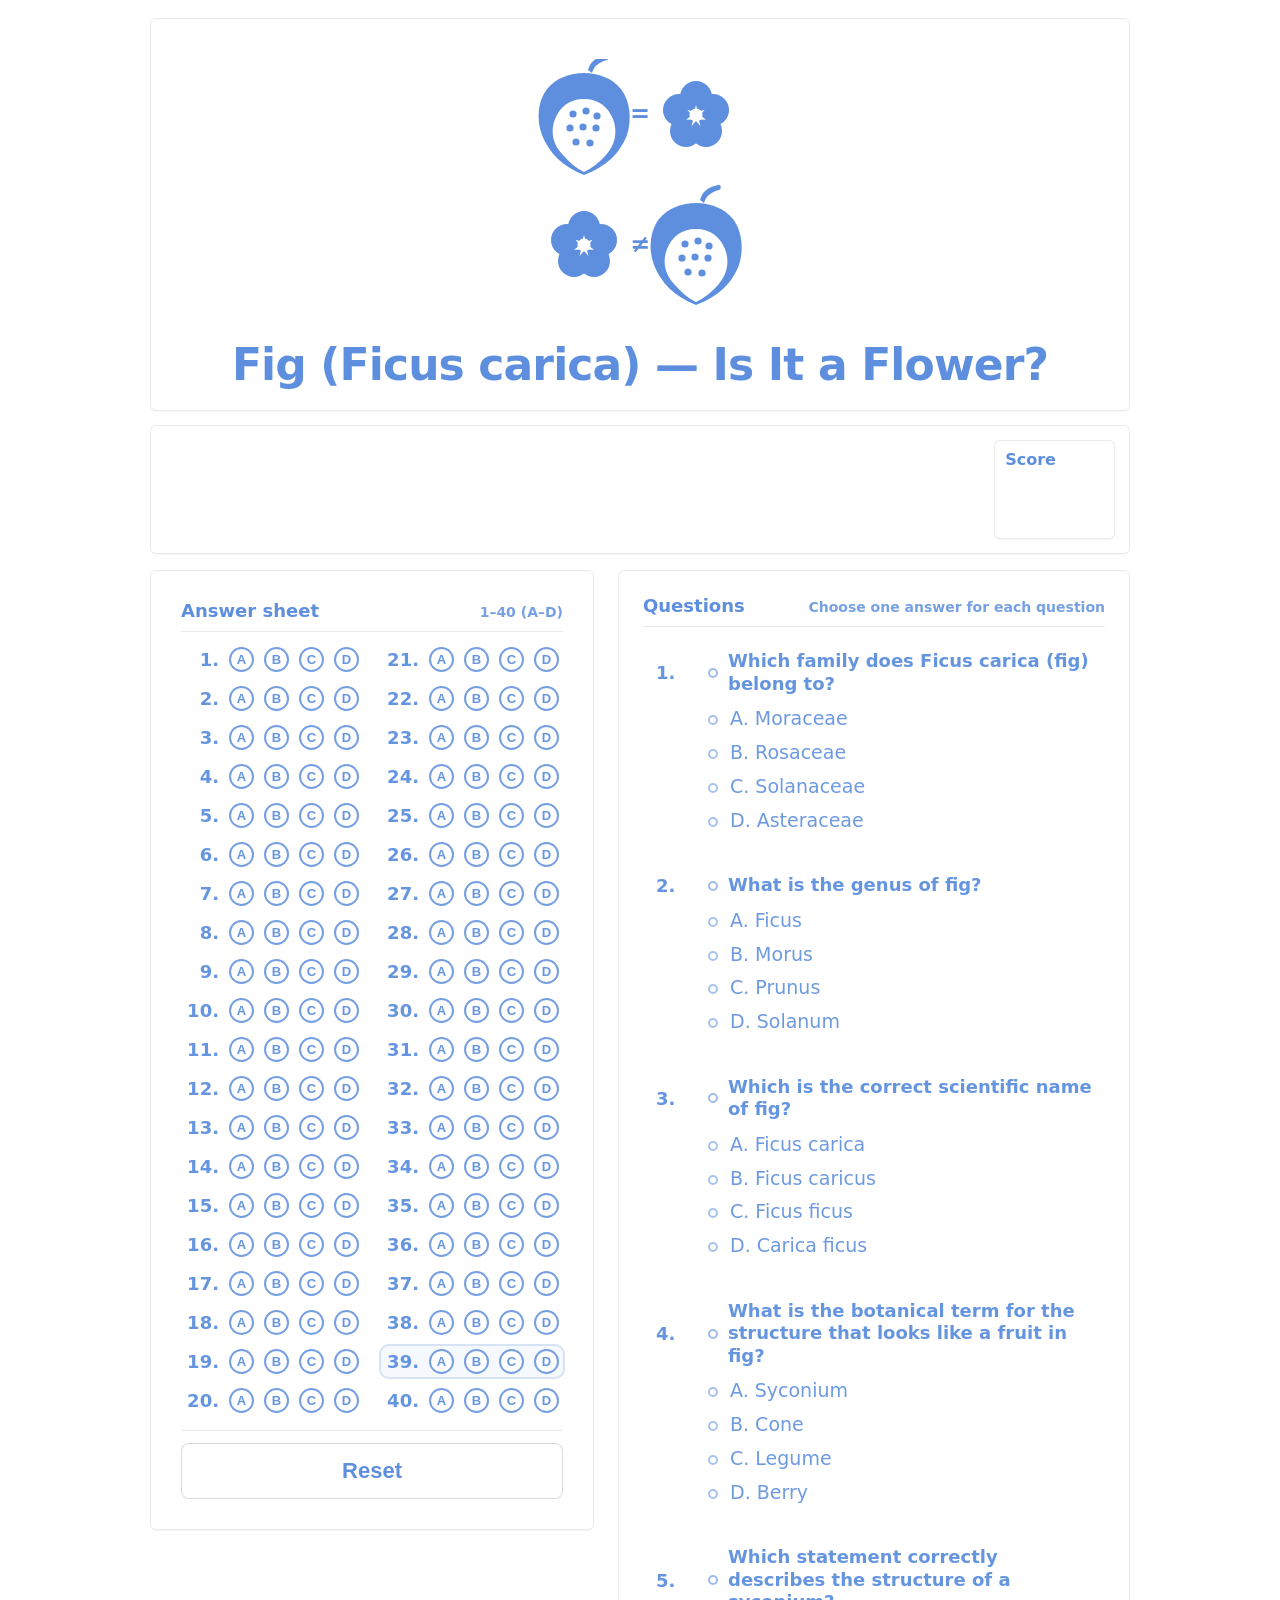
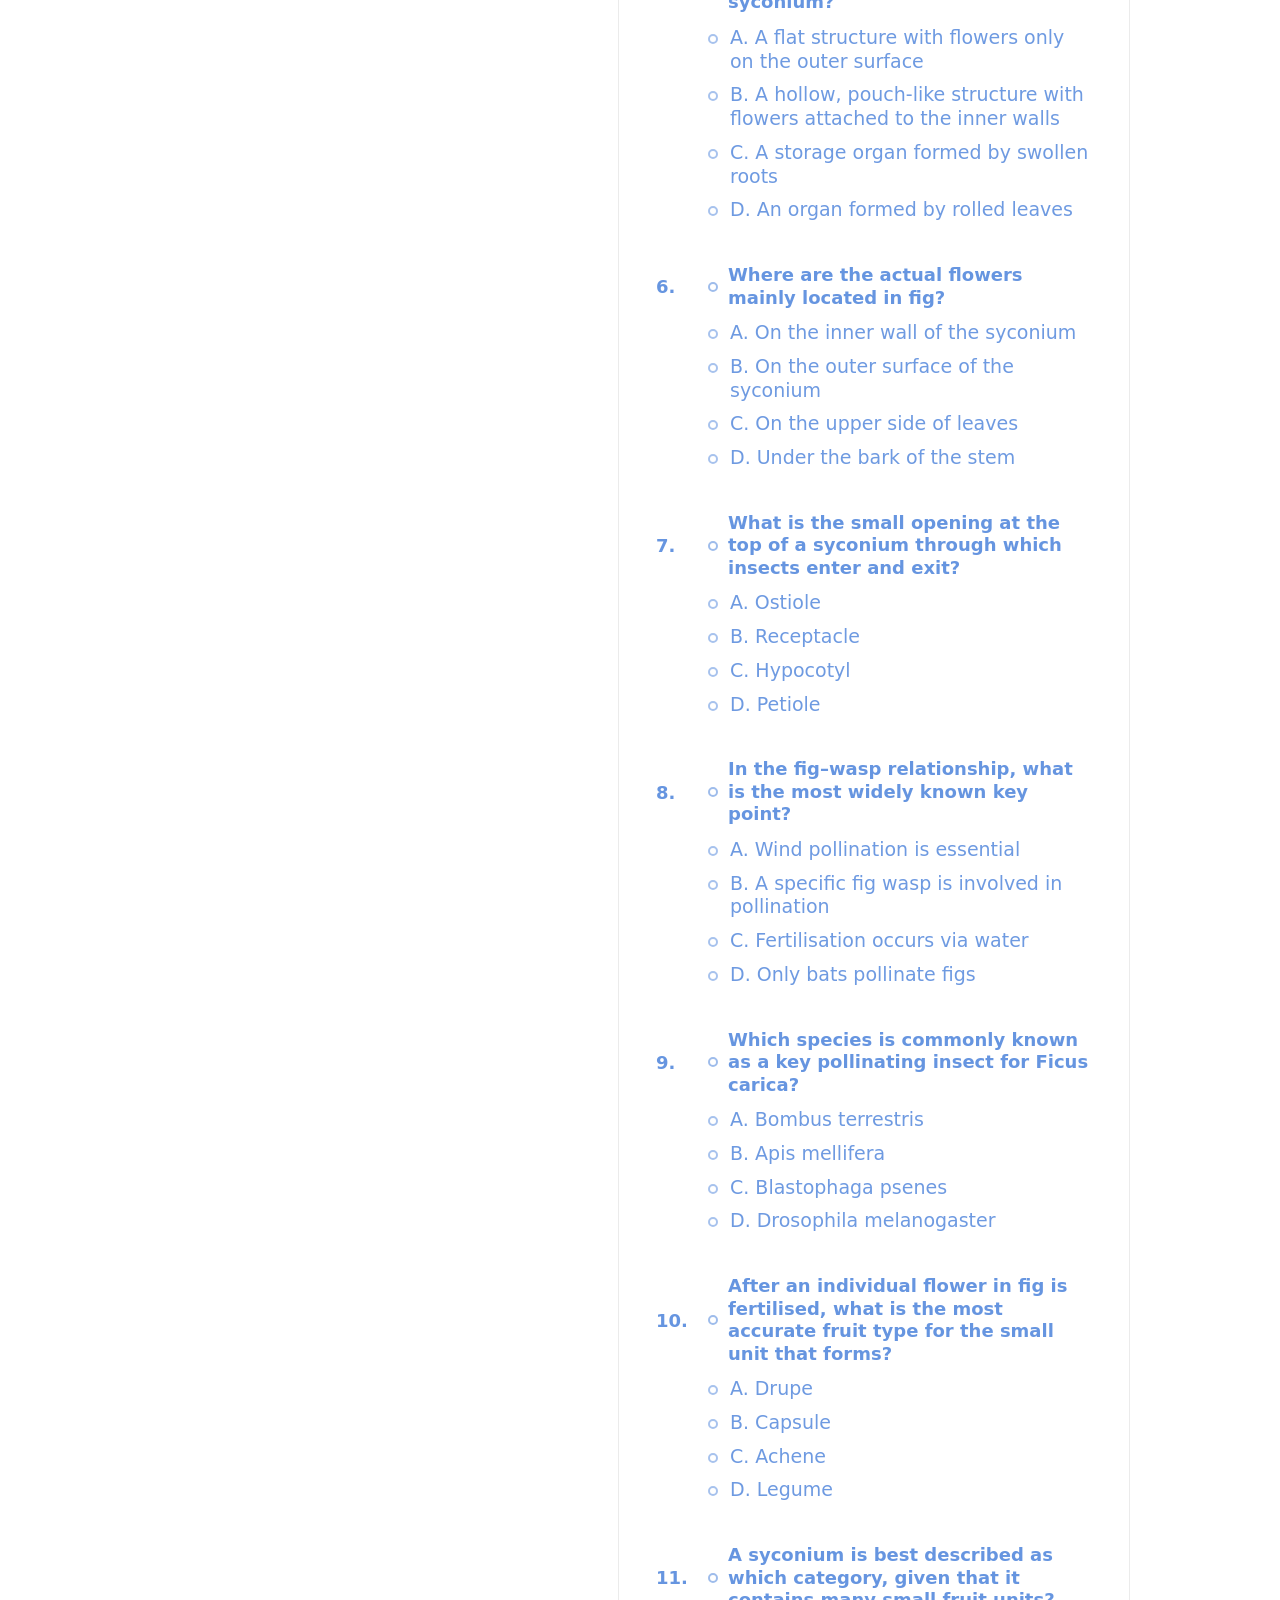
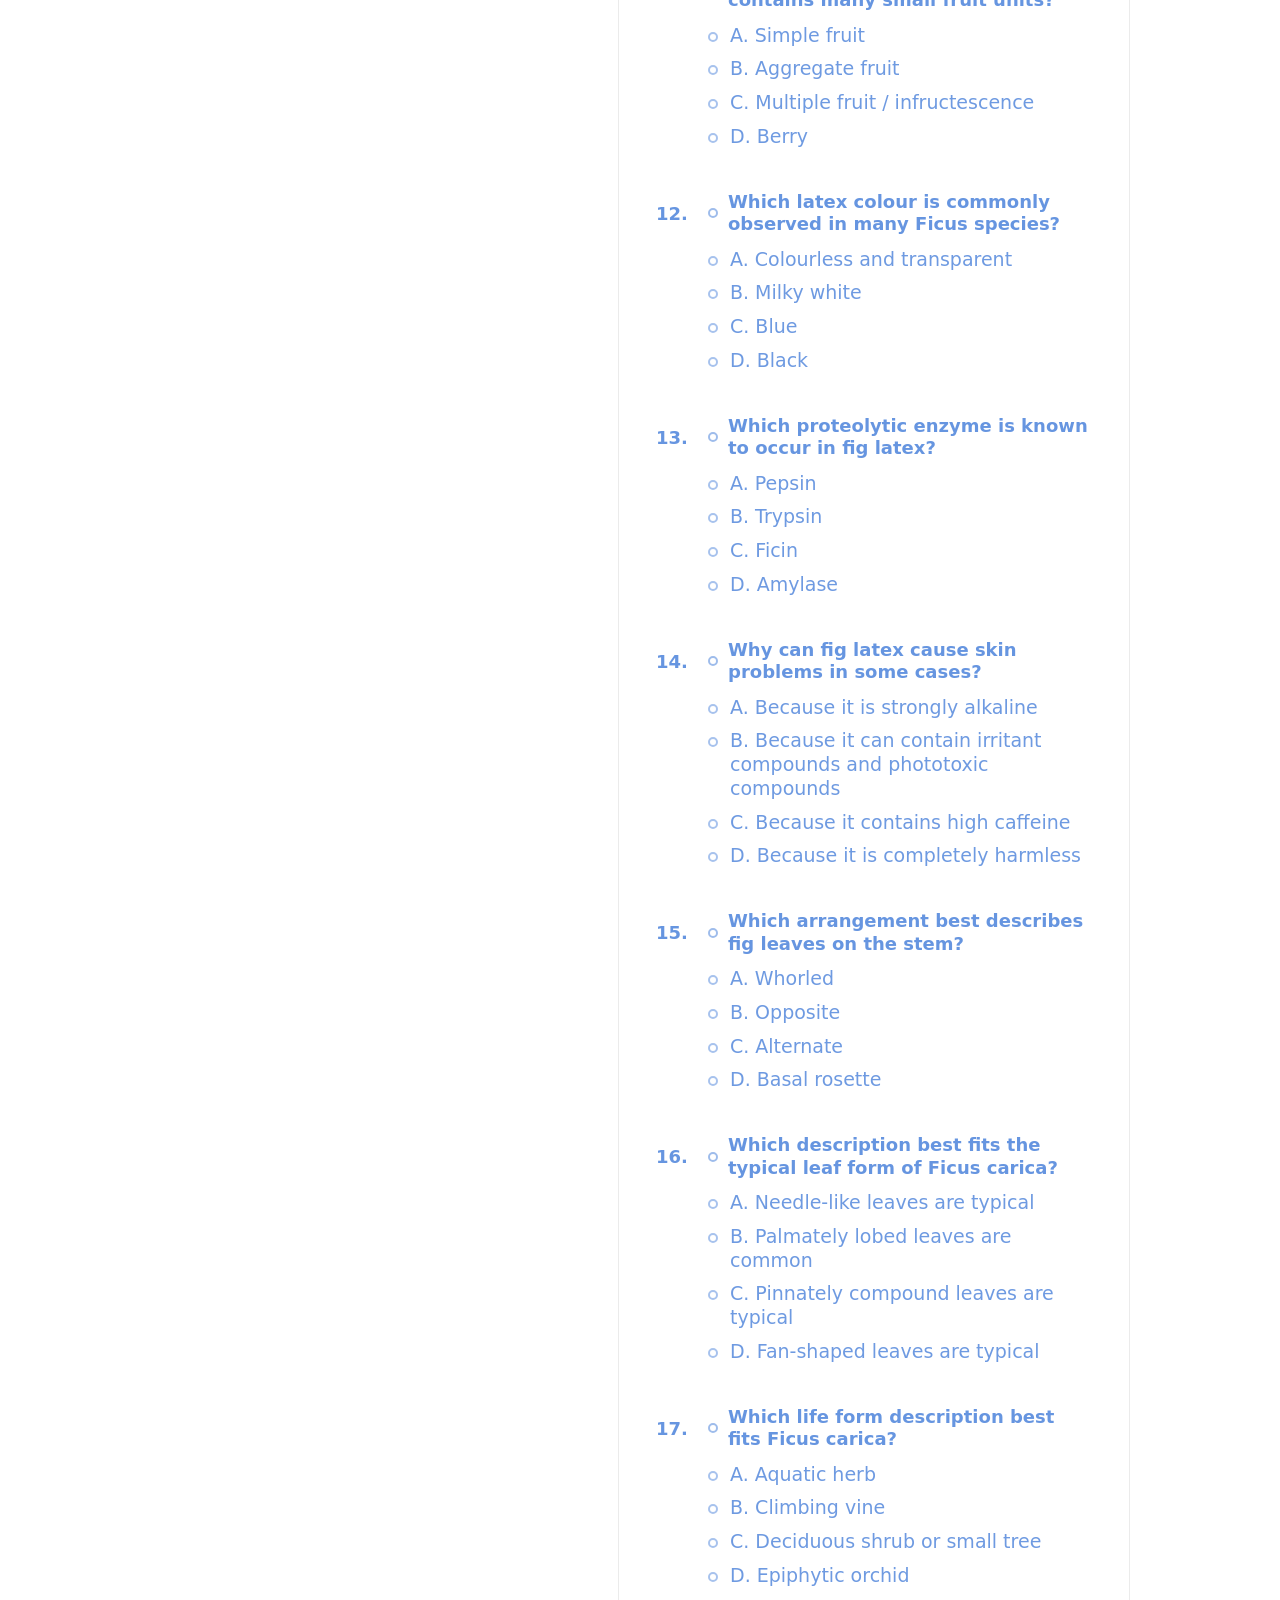
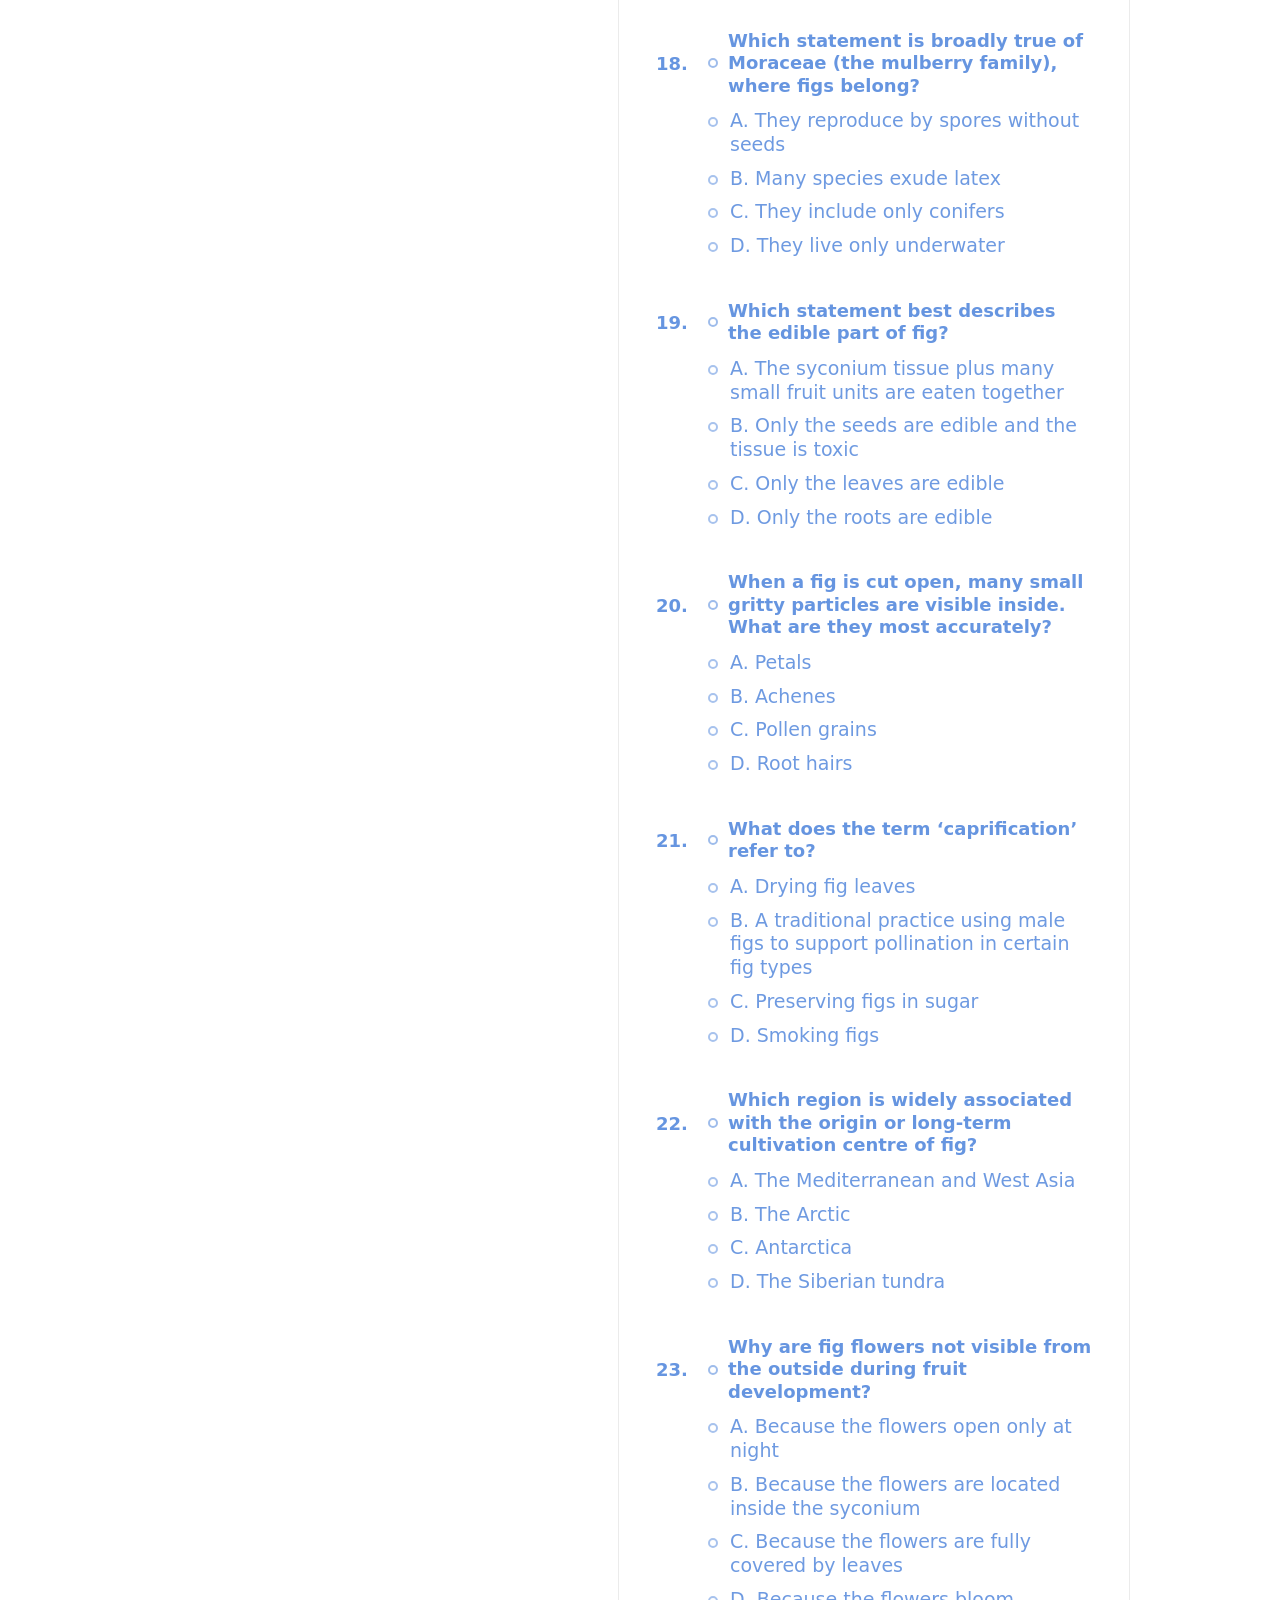
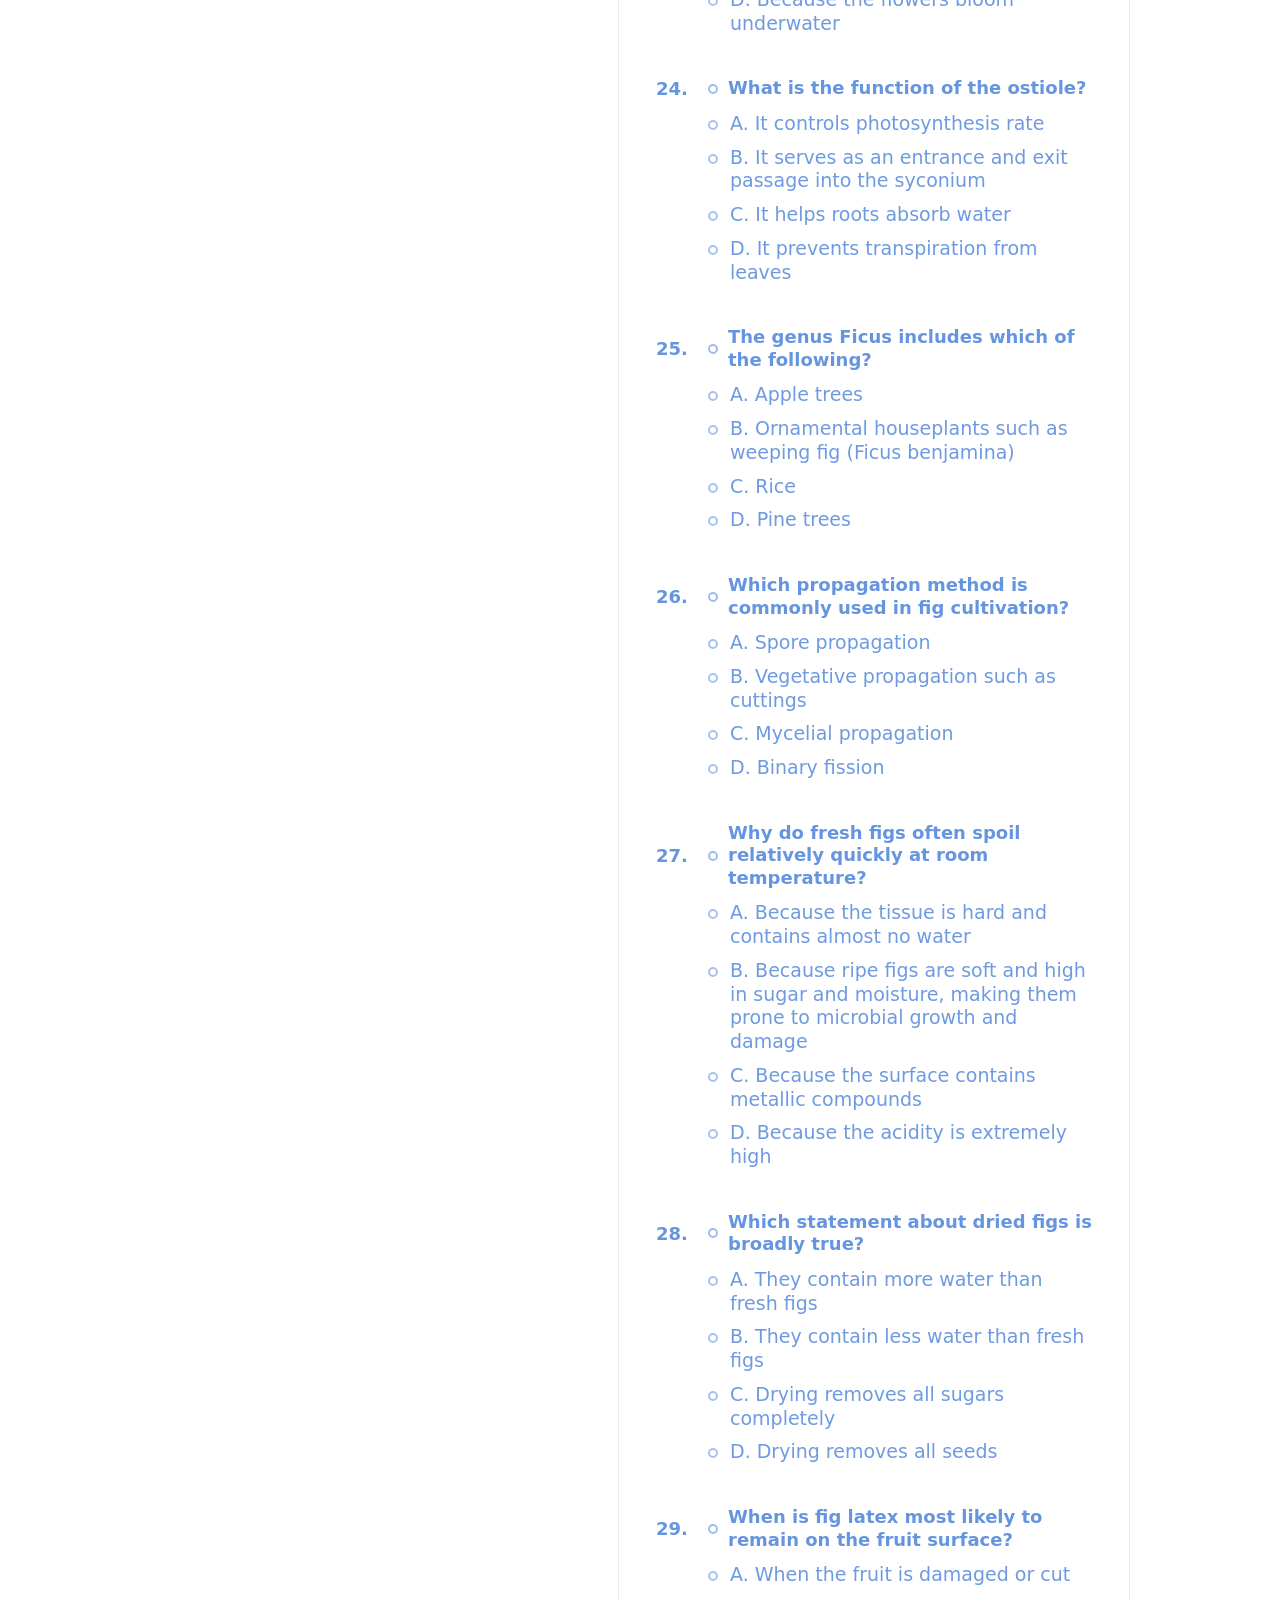
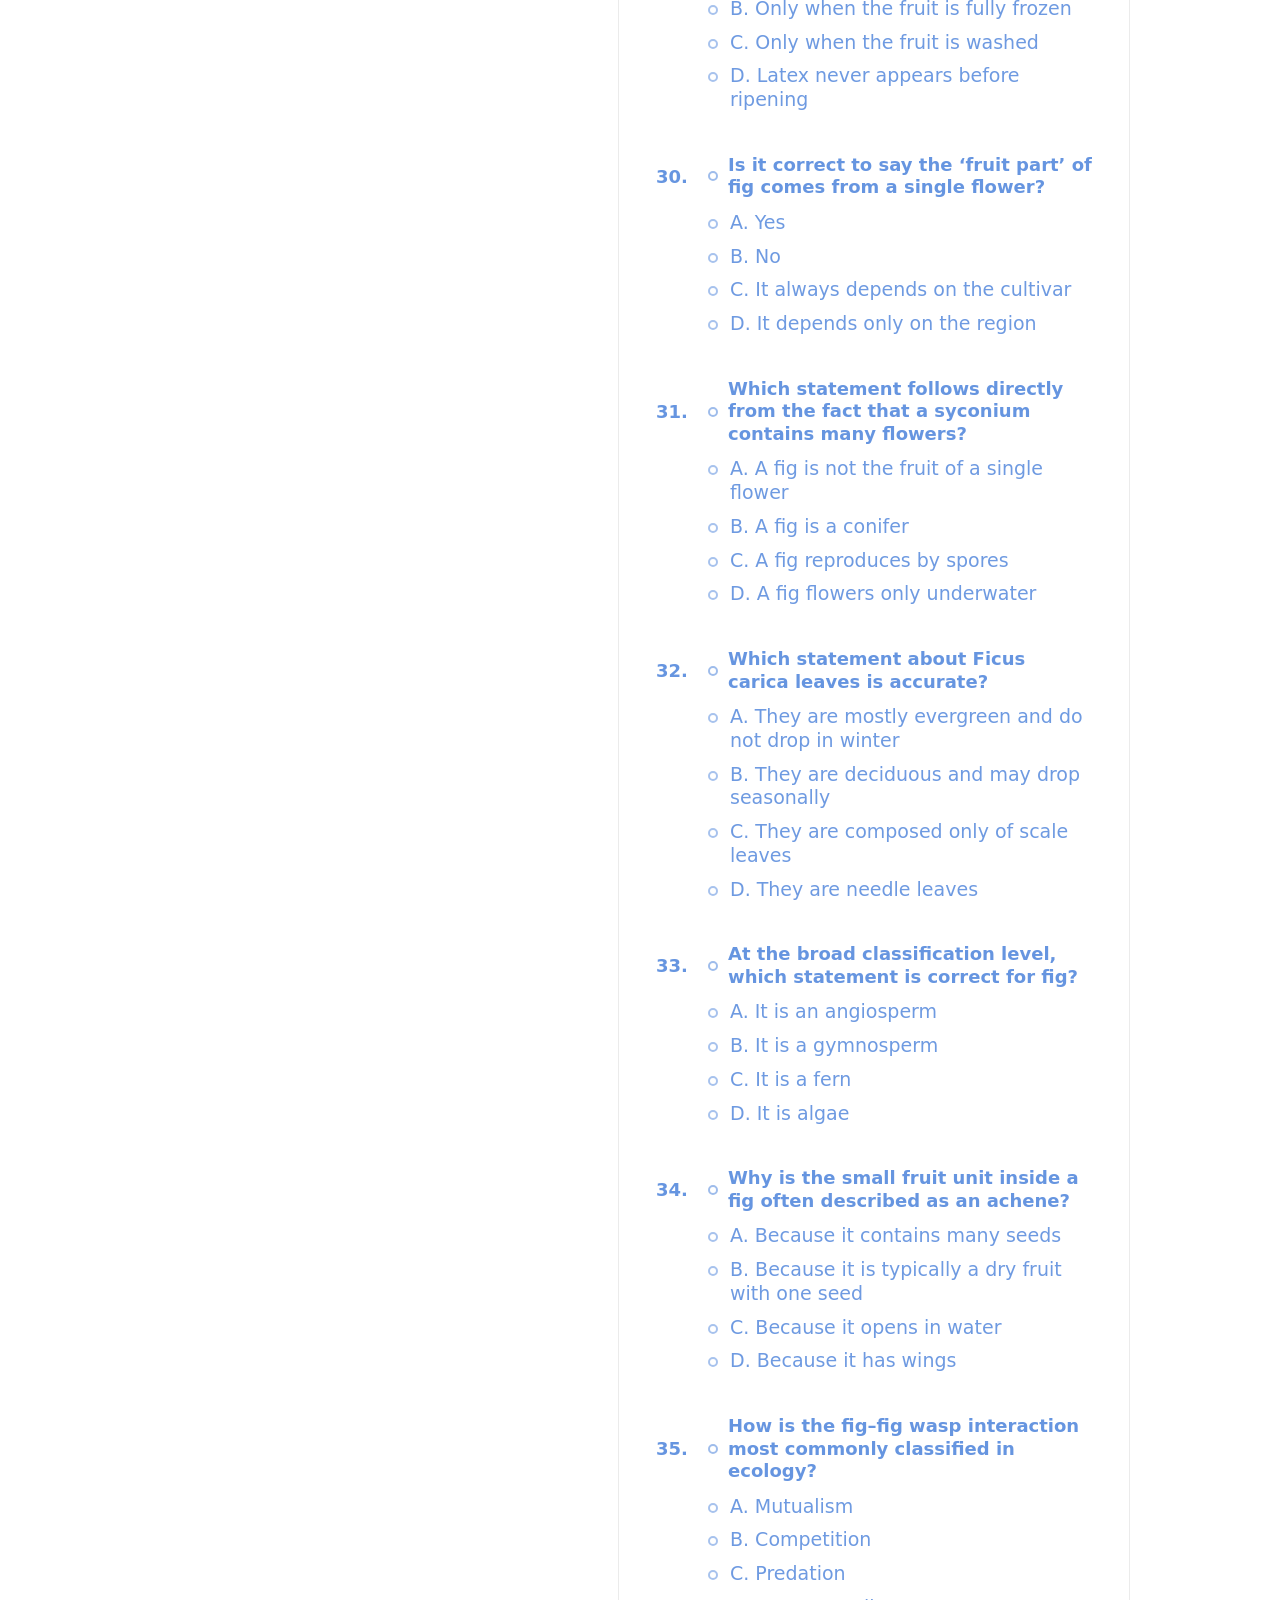
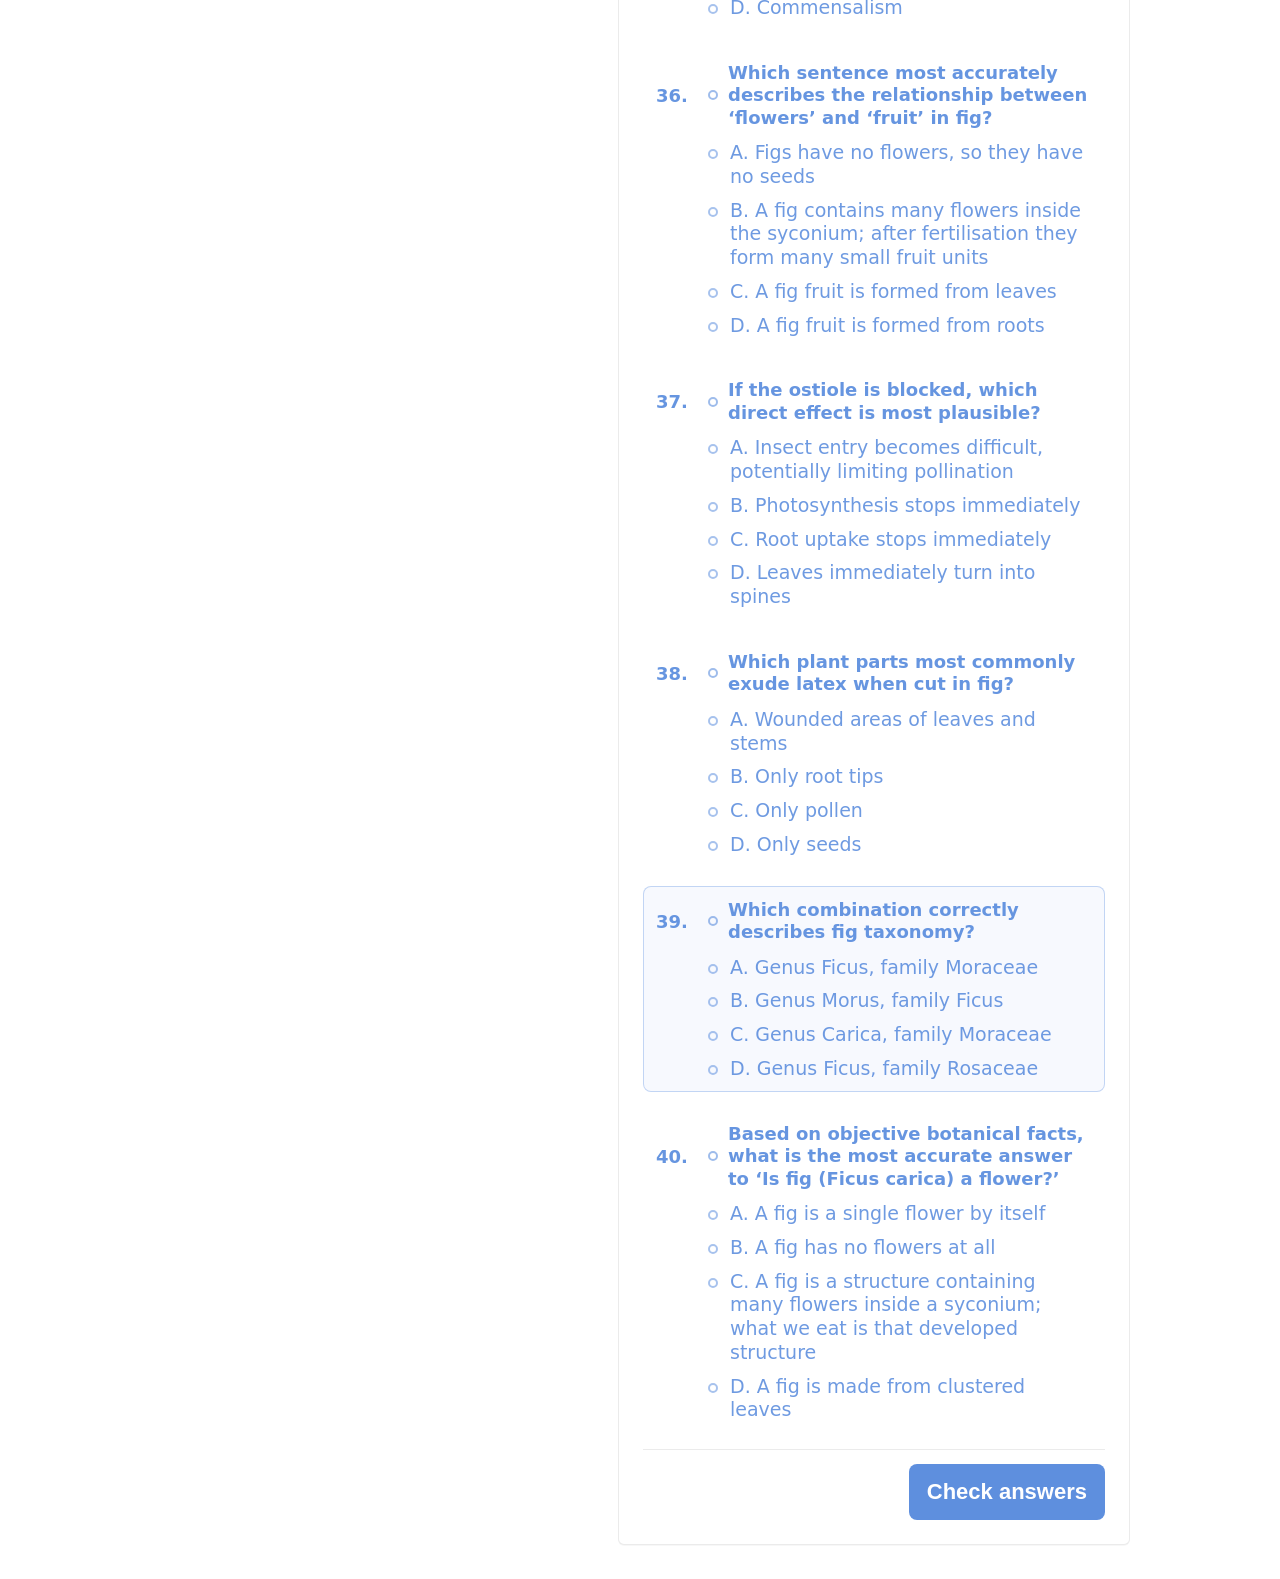
==== commit 0c777934: "update" ====
--- a/p01-03.html
+++ b/p01-03.html
@@ -29,7 +29,7 @@
             --bubble: 25px;
             --bubbleFont: 13px;
 
-            --title: 44px;
+            --title: clamp(34px, 3.6vw, 44px);
             --h2: 18px;
             --body: 14px;
 
@@ -76,42 +76,31 @@
         }
 
         .header-top {
-            position: relative;
-            overflow: hidden;
-
             display: flex;
             flex-direction: column;
             align-items: center;
             justify-content: flex-end;
-
-            gap: 12px;
-            padding: 8px 0 18px;
-
-            min-height: 360px;
-        }
-
-
-        .figmark {
-            width: 340px;
-            height: 250px;
+            gap: 24px;
+            padding: 8px 0 6px;
+            min-height: auto;
+        }
+
+        .header-illo {
+            width: min(360px, 64vw);
+            height: auto;
             display: block;
             flex: 0 0 auto;
-            margin-top: 6px;
-
-            position: relative;
-            z-index: 1;
             pointer-events: none;
         }
 
         h1 {
-            margin: 6px 0 0 0;
+            margin: 0;
             font-size: var(--title);
-            line-height: 1.15;
+            line-height: 1.02;
             letter-spacing: -0.02em;
             text-align: center;
             font-weight: 800;
-            position: relative;
-            z-index: 2;
+            text-wrap: balance;
         }
 
         .top-actions {
@@ -140,6 +129,10 @@
             grid-column: 1 / 3;
             display: grid;
             gap: 12px;
+        }
+
+        .metaCol.is-bonus-hidden {
+            display: none;
         }
 
         .row {
@@ -228,7 +221,7 @@
             margin-top: 16px;
             display: grid;
             grid-template-columns: 1fr 1.25fr;
-            gap: 16px;
+            gap: 24px;
             align-items: start;
         }
 
@@ -605,10 +598,6 @@
                 grid-column: 1 / -1;
             }
 
-            .figmark {
-                width: 300px;
-                height: 220px;
-            }
         }
     </style>
 </head>
@@ -619,17 +608,54 @@
             <div class="top-actions"></div>
 
             <div class="header-top" aria-label="title">
-                <svg class="figmark" viewBox="0 0 220 160" aria-hidden="true">
-                    <g id="figDots"></g>
+                <svg class="header-illo" viewBox="0 0 360 260" aria-hidden="true">
+                    <defs>
+                        <style>
+                            .schematic-sign { fill:#5e8fde; font-size:24px; font-weight:800; text-anchor:middle; dominant-baseline:middle; }
+                            .schematic-fill { fill:#5e8fde; }
+                            .schematic-cut { fill:#ffffff; }
+                        </style>
+                        <g id="icon-fig">
+                            <path class="schematic-fill" d="M0 -42 C 14 -42, 28 -37, 37 -26 C 46 -14, 48 4, 43 20 C 36 38, 23 51, 0 60 C -22 51, -35 38, -42 20 C -48 4, -46 -14, -37 -26 C -28 -37, -14 -42, 0 -42 Z"/>
+                            <path class="schematic-fill" d="M4 -45 C 6 -53, 12 -58, 22 -60 C 25 -61, 26 -56, 23 -55 C 15 -53, 10 -49, 8 -42 Z"/>
+                            <path class="schematic-cut" d="M0 -16 C 15 -16, 24 -8, 29 4 C 34 17, 31 30, 22 40 C 16 47, 8 53, 0 57 C -8 53, -15 47, -21 40 C -31 30, -34 17, -29 4 C -24 -8, -15 -16, 0 -16 Z"/>
+                            <g class="schematic-fill">
+                                <circle cx="-11" cy="-1" r="3.6"/>
+                                <circle cx="2" cy="-4" r="3.6"/>
+                                <circle cx="13" cy="1" r="3.6"/>
+                                <circle cx="-14" cy="13" r="3.6"/>
+                                <circle cx="-1" cy="12" r="3.6"/>
+                                <circle cx="12" cy="13" r="3.6"/>
+                                <circle cx="-8" cy="27" r="3.6"/>
+                                <circle cx="6" cy="28" r="3.6"/>
+                            </g>
+                        </g>
+                        <g id="icon-flower">
+                            <circle class="schematic-fill" cx="0" cy="-18" r="16"/>
+                            <circle class="schematic-fill" cx="17" cy="-5" r="16"/>
+                            <circle class="schematic-fill" cx="10" cy="16" r="16"/>
+                            <circle class="schematic-fill" cx="-10" cy="16" r="16"/>
+                            <circle class="schematic-fill" cx="-17" cy="-5" r="16"/>
+                            <circle class="schematic-cut" cx="0" cy="0" r="6.5"/>
+                            <path class="schematic-cut" d="M0 -10 L1.9 -3.1 L8.6 -5.3 L4.2 0.3 L10 4.7 L2.9 4.4 L4.5 11.2 L0 5.7 L-4.5 11.2 L-2.9 4.4 L-10 4.7 L-4.2 0.3 L-8.6 -5.3 L-1.9 -3.1 Z"/>
+                        </g>
+                    </defs>
+
+                    <use href="#icon-fig" x="124" y="56"/>
+                    <text x="180" y="56" class="schematic-sign">=</text>
+                    <use href="#icon-flower" x="236" y="56"/>
+
+                    <use href="#icon-flower" x="124" y="186"/>
+                    <text x="180" y="186" class="schematic-sign">≠</text>
+                    <use href="#icon-fig" x="236" y="186"/>
                 </svg>
-
                 <h1>Fig (Ficus carica) — Is It a Flower?</h1>
             </div>
         </header>
 
         <section class="card meta" aria-label="meta">
             <div class="metaGrid">
-                <div class="metaCol">
+                <div class="metaCol is-bonus-hidden" id="bonusMetaCol" aria-hidden="true" hidden style="display:none;">
                     <div class="row">
                         <div class="label">Names of figs you know</div>
                         <input id="figNames" class="input" type="text" />
@@ -741,6 +767,32 @@
         const elSheetGrid = document.getElementById("sheetGrid");
         const elQList = document.getElementById("qList");
         const elScoreValue = document.getElementById("scoreValue");
+        const bonusMetaCol = document.getElementById("bonusMetaCol");
+        const figNamesInput = document.getElementById("figNames");
+        const figMoveInput = document.getElementById("figMove");
+
+        function showBonusQuestions() {
+            if (!bonusMetaCol) return;
+            bonusMetaCol.hidden = false;
+            bonusMetaCol.style.display = "grid";
+            bonusMetaCol.classList.remove("is-bonus-hidden");
+            bonusMetaCol.setAttribute("aria-hidden", "false");
+        }
+
+        function hideBonusQuestions(clearFields = false) {
+            if (!bonusMetaCol) return;
+            bonusMetaCol.classList.add("is-bonus-hidden");
+            bonusMetaCol.hidden = true;
+            bonusMetaCol.style.display = "none";
+            bonusMetaCol.setAttribute("aria-hidden", "true");
+
+            if (clearFields) {
+                if (figNamesInput) figNamesInput.value = "";
+                if (figMoveInput) figMoveInput.value = "";
+            }
+
+            closeModal();
+        }
 
         function safeSetScore(text) {
             if (!elScoreValue) return;
@@ -985,11 +1037,13 @@
             }
 
             safeSetScore(`${40 - wrongCount}/40`);
+            showBonusQuestions();
         }
 
         function clearGrading() {
             state.graded = false;
             safeSetScore("");
+            hideBonusQuestions(false);
 
             for (let q = 1; q <= 40; q++) {
                 const qEl = document.getElementById(`q-${q}`);
@@ -1015,6 +1069,7 @@
         function resetAll() {
             state.selected = Array(QUESTIONS.length).fill(null);
             clearGrading();
+            hideBonusQuestions(true);
             renderAllSelections();
             window.scrollTo({ top: 0, behavior: "smooth" });
         }
@@ -1408,6 +1463,7 @@
 
 
         /* Wire up */
+        hideBonusQuestions(true);
         buildAnswerSheet();
         buildQuestions();
         renderAllSelections();
@@ -1428,8 +1484,6 @@
             if (e.key === "Escape" && modal.classList.contains("open")) closeModal();
         });
 
-        /* Run logo animation once on load */
-        animateLogo();
     </script>
 </body>
 
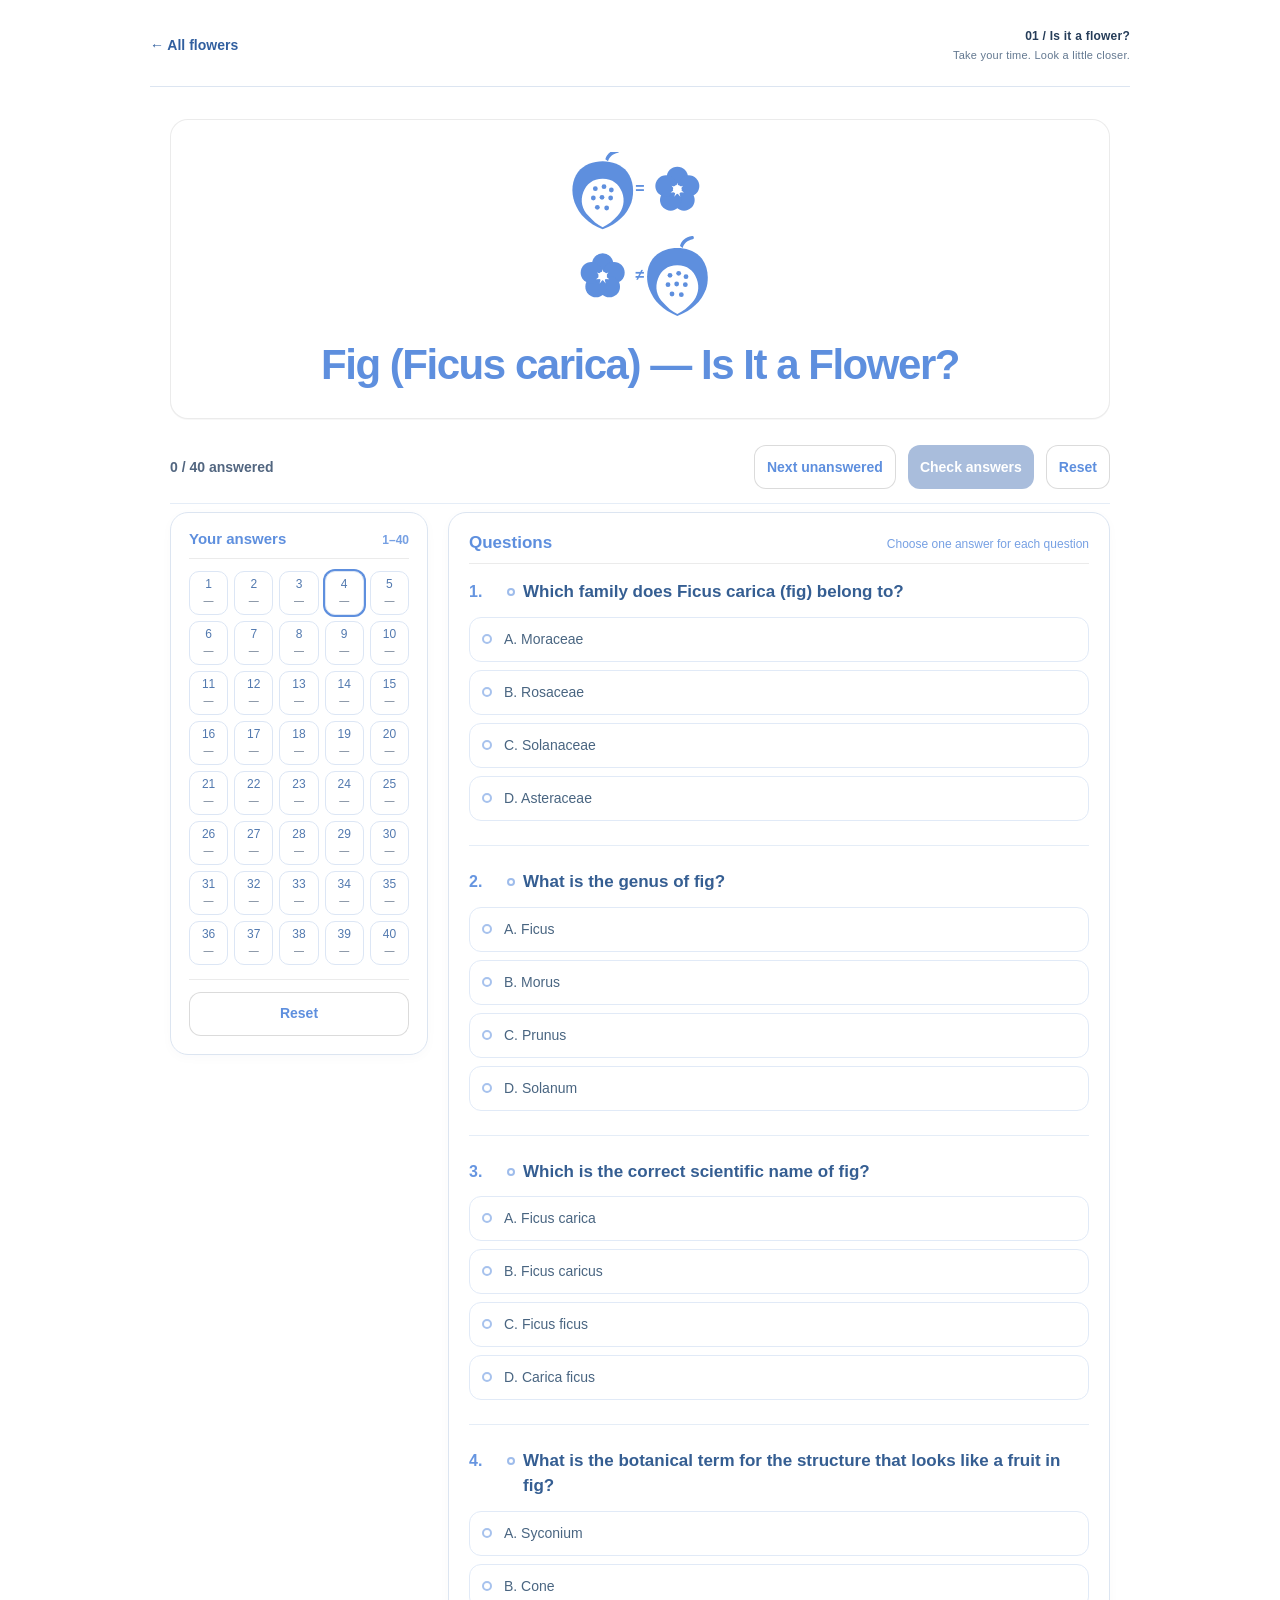
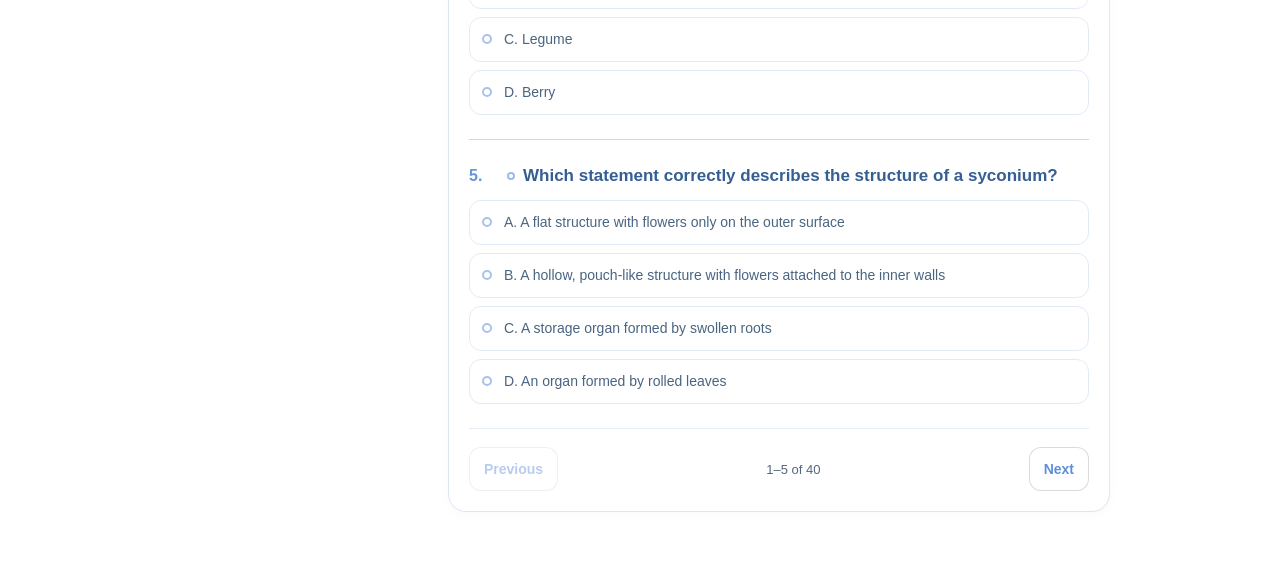
==== commit ca5b328a: "Polish shared interface and refine five botanical games" ====
--- a/p01-03.html
+++ b/p01-03.html
@@ -599,10 +599,106 @@
             }
 
         }
+
+        /* A compact exam with answers beside every question. */
+        :root { --radius:12px; --radius2:18px; --h2:17px; }
+        .page { padding:32px 24px 64px; }
+        .header { padding:24px; }
+        .header-top { gap:16px; }
+        .header-illo { width:min(240px, 56vw); }
+        h1 { line-height:1.15; }
+        .meta { display:none; }
+        .meta.has-result { display:block; }
+        .metaGrid { grid-template-columns:minmax(0, 1fr) 100px; }
+        .metaCol { grid-column:1; }
+        .scoreBox { grid-column:2; }
+        .row { grid-template-columns:minmax(0, 1fr) minmax(80px, 1fr) 100px; }
+        .label { font-size:14px; line-height:1.4; }
+        .input, .smallBtn, .resetBtn, .checkBtn, .closeBtn { min-height:44px; height:44px; border-radius:var(--ui-radius, 12px); font-size:14px; font-weight:650; }
+        .quiz-bar { display:flex; align-items:center; gap:12px; flex-wrap:wrap; padding:14px 0; margin-top:12px; position:sticky; top:0; z-index:5; background:rgba(255,255,255,.97); border-bottom:1px solid #e5edf7; }
+        .quiz-progress { flex:1; min-width:120px; font-weight:650; font-size:14px; color:#526680; }
+        .quiz-bar .smallBtn, .pager .smallBtn { padding:0 14px; }
+        .ui-game .quiz-bar > :is(#checkBtn, #nextUnansweredBtn, #resetTopBtn) {
+            display:inline-flex;
+            align-items:center;
+            justify-content:center;
+            min-height:44px;
+            height:44px;
+            padding:0 12px;
+            font-size:14px;
+            line-height:1.25;
+            text-align:center;
+        }
+        .quiz-summary { margin-top:8px; border:1px solid #cbdcf4; border-radius:18px; background:#f3f7fd; padding:18px 20px; color:#24476e; line-height:1.5; scroll-margin-top:128px; }
+        .quiz-summary strong { display:block; margin-bottom:4px; }
+        .main { grid-template-columns:258px minmax(0, 1fr); gap:20px; margin-top:8px; }
+        .sheet { padding:18px; top:84px; }
+        .sheetGrid { grid-template-columns:repeat(5,minmax(0,1fr)); gap:6px; }
+        .qnav { min-height:44px; padding:5px 0; border:1px solid #dce6f5; background:#fff; border-radius:10px; color:#5279af; cursor:pointer; font:inherit; font-size:12px; display:grid; gap:2px; line-height:1.2; }
+        .qnav span { font-size:10px; color:#6a7a8e; }
+        .qnav.answered { background:#edf4fe; border-color:#9cbce9; }
+        .qnav.active { box-shadow:0 0 0 2px #5e8fde; }
+        .qnav.correct { background:#edf4fe; border-color:#5e8fde; }
+        .qnav.wrong { background:#fff3ef; border-color:#e79d86; }
+        .sheetTitle { font-size:15px; }
+        .sheetRange { font-size:12px; }
+        .questions { padding:20px; }
+        .qHeader { gap:12px; flex-wrap:wrap; margin-bottom:16px; }
+        .qHeader .hint { font-size:12px; font-weight:500; }
+        #qList { gap:24px; }
+        .qCard { padding:0 0 24px; border:0; border-bottom:1px solid #e5edf7; border-radius:0; scroll-margin-top:100px; }
+        .qCard[hidden] { display:none; }
+        .qCard.active { background:transparent; }
+        .qTop { align-items:flex-start; gap:8px; }
+        .qIndex { min-width:28px; font-size:16px; line-height:1.45; }
+        .qText { font-size:17px; font-weight:650; line-height:1.45; color:#355e92; }
+        .qStatus { width:8px; height:8px; margin-top:8px; }
+        .options { padding-left:0; gap:8px; }
+        .opt { width:100%; min-height:44px; padding:11px 12px; border:1px solid #e1eaf7; border-radius:12px; text-align:left; font:inherit; background:#fff; }
+        .opt:hover { background:#f7faff; border-color:#b3caeb; }
+        .opt.selected { border-color:#5e8fde; background:#eff5ff; }
+        .opt.correctChoice { border-color:#5e8fde; background:#edf4fe; }
+        .optText { font-size:14px; line-height:1.5; color:#496581; }
+        .optBullet { margin-top:5px; }
+        .qFeedback { margin:10px 0 0; color:#526680; font-size:13px; line-height:1.5; }
+        .qCard.graded.wrong .qText, .qCard.graded.wrong .optText { color:inherit; }
+        .pager { display:flex; justify-content:space-between; align-items:center; gap:10px; padding-top:18px; }
+        .pager-label { font-size:13px; color:#526680; }
+        button:disabled { opacity:.45; cursor:default; }
+        button:focus-visible { outline:3px solid #a9c6ee; outline-offset:3px; }
+        .modalPanel { border-radius:18px; max-height:calc(100dvh - 36px); display:flex; flex-direction:column; padding:24px; }
+        .modalTitle { flex-shrink:0; line-height:1.4; }
+        .modalBody { overflow:auto; overscroll-behavior:contain; }
+        .modalFooter { flex-shrink:0; }
+        .language-grid { display:grid; grid-template-columns:1fr 1fr; gap:8px 22px; margin-top:10px; }
+        @media(max-width:820px) {
+            .page { padding:24px 16px 48px; }
+            .main { grid-template-columns:1fr; }
+            .sheet { position:static; padding:14px; }
+            .sheetGrid { grid-template-columns:repeat(10,minmax(0,1fr)); gap:5px; }
+            .sheetFooter { display:none; }
+            .qnav { min-height:44px; }
+            .metaGrid, .row { grid-template-columns:1fr; }
+            .scoreBox, .metaCol { grid-column:1; }
+            .scoreBox { display:flex; gap:14px; align-items:center; }
+            .scoreValue { height:auto; }
+            .questions { padding:18px; }
+        }
+        @media(max-width:440px) {
+            .sheetGrid { grid-template-columns:repeat(8,minmax(0,1fr)); }
+            .quiz-bar { gap:8px; }
+            .quiz-progress { flex-basis:100%; }
+            .quiz-bar .smallBtn, .quiz-bar .checkBtn { flex:1; padding:0 10px; }
+            .ui-game .quiz-bar > :is(#checkBtn, #nextUnansweredBtn, #resetTopBtn) { padding-inline:8px; }
+            .language-grid { grid-template-columns:1fr; }
+            .qCard { scroll-margin-top:136px; }
+        }
     </style>
+  <link rel="stylesheet" href="common.css" />
+  <script src="common.js" defer></script>
 </head>
 
-<body>
+<body data-activity="3">
     <div class="page">
         <header class="header">
             <div class="top-actions"></div>
@@ -653,17 +749,17 @@
             </div>
         </header>
 
-        <section class="card meta" aria-label="meta">
+        <section class="card meta" id="bonusSection" aria-label="Bonus questions">
             <div class="metaGrid">
                 <div class="metaCol is-bonus-hidden" id="bonusMetaCol" aria-hidden="true" hidden style="display:none;">
                     <div class="row">
-                        <div class="label">Names of figs you know</div>
+                        <label class="label" for="figNames">Names of figs you know</label>
                         <input id="figNames" class="input" type="text" />
                         <button class="smallBtn" type="button" data-open="names">Answer →</button>
                     </div>
 
                     <div class="row">
-                        <div class="label">How to make a fig move</div>
+                        <label class="label" for="figMove">How to make a fig move</label>
                         <input id="figMove" class="input" type="text" />
                         <button class="smallBtn" type="button" data-open="move">Answer →</button>
                     </div>
@@ -677,11 +773,18 @@
             </div>
         </section>
 
+        <div class="quiz-bar" aria-label="Quiz controls">
+            <span id="quizProgress" class="quiz-progress" role="status">0 / 40 answered</span>
+            <button id="nextUnansweredBtn" class="smallBtn" type="button">Next unanswered</button>
+            <button id="checkBtn" class="checkBtn" type="button">Check answers</button>
+            <button id="resetTopBtn" class="smallBtn" type="button">Reset</button>
+        </div>
+        <div id="quizSummary" class="quiz-summary" role="status" tabindex="-1" hidden></div>
         <section class="main" aria-label="exam layout">
             <aside class="card sheet" aria-label="answer sheet">
                 <div class="sheetHeader">
-                    <div class="sheetTitle">Answer sheet</div>
-                    <div class="sheetRange">1–40 (A–D)</div>
+                    <div class="sheetTitle">Your answers</div>
+                    <div class="sheetRange">1–40</div>
                 </div>
 
                 <div id="sheetGrid" class="sheetGrid"></div>
@@ -699,15 +802,17 @@
 
                 <div id="qList"></div>
 
-                <div class="actions">
-                    <button id="checkBtn" class="checkBtn" type="button">Check answers</button>
-                </div>
+                <nav class="pager" aria-label="Question pages">
+                    <button class="smallBtn" id="prevPageBtn" type="button">Previous</button>
+                    <span class="pager-label" id="pageLabel">1–5 of 40</span>
+                    <button class="smallBtn" id="nextPageBtn" type="button">Next</button>
+                </nav>
             </main>
         </section>
     </div>
 
     <!-- Modal -->
-    <div id="modal" class="modal" role="dialog" aria-modal="true" aria-hidden="true">
+    <div id="modal" class="modal" role="dialog" aria-modal="true" aria-hidden="true" aria-labelledby="modalTitle">
         <div class="modalPanel">
             <div id="modalTitle" class="modalTitle"></div>
             <div id="modalBody" class="modalBody"></div>
@@ -762,7 +867,8 @@
         ];
 
         const CHOICES = ["A", "B", "C", "D"];
-        const state = { selected: Array(QUESTIONS.length).fill(null), graded: false };
+        const state = { selected: Array(QUESTIONS.length).fill(null), graded: false, page: 0 };
+        const PAGE_SIZE = 5;
 
         const elSheetGrid = document.getElementById("sheetGrid");
         const elQList = document.getElementById("qList");
@@ -773,6 +879,7 @@
 
         function showBonusQuestions() {
             if (!bonusMetaCol) return;
+            document.getElementById("bonusSection").classList.add("has-result");
             bonusMetaCol.hidden = false;
             bonusMetaCol.style.display = "grid";
             bonusMetaCol.classList.remove("is-bonus-hidden");
@@ -781,6 +888,7 @@
 
         function hideBonusQuestions(clearFields = false) {
             if (!bonusMetaCol) return;
+            document.getElementById("bonusSection").classList.remove("has-result");
             bonusMetaCol.classList.add("is-bonus-hidden");
             bonusMetaCol.hidden = true;
             bonusMetaCol.style.display = "none";
@@ -801,45 +909,43 @@
 
         function buildAnswerSheet() {
             elSheetGrid.innerHTML = "";
-            const left = document.createElement("div");
-            const right = document.createElement("div");
-            left.style.display = "grid";
-            left.style.gap = "8px";
-            right.style.display = "grid";
-            right.style.gap = "8px";
-
-            for (let i = 0; i < 40; i++) {
-                const row = document.createElement("div");
-                row.className = "ansRow";
-                row.id = `ansRow-${i + 1}`;
-
-                const num = document.createElement("div");
-                num.className = "qnum";
-                num.textContent = (i + 1) + ".";
-
-                const bubbles = document.createElement("div");
-                bubbles.className = "bubbles";
-
-                CHOICES.forEach(ch => {
-                    const b = document.createElement("button");
-                    b.type = "button";
-                    b.className = "bubble";
-                    b.textContent = ch;
-                    b.setAttribute("data-q", String(i + 1));
-                    b.setAttribute("data-choice", ch);
-                    b.addEventListener("click", () => selectAnswer(i + 1, ch, { scrollToQuestion: true }));
-                    bubbles.appendChild(b);
+            QUESTIONS.forEach((_, i) => {
+                const button = document.createElement("button");
+                button.type = "button";
+                button.className = "qnav";
+                button.id = `ansRow-${i + 1}`;
+                button.innerHTML = `${i + 1}<span>—</span>`;
+                button.setAttribute("aria-label", `Question ${i + 1}, unanswered`);
+                button.addEventListener("click", () => {
+                    showPage(Math.floor(i / PAGE_SIZE));
+                    const card = document.getElementById(`q-${i + 1}`);
+                    card.scrollIntoView({ behavior: "smooth", block: "start" });
+                    card.querySelector("button").focus({ preventScroll: true });
+                    setActive(i + 1);
                 });
-
-                row.appendChild(num);
-                row.appendChild(bubbles);
-
-                if (i < 20) left.appendChild(row);
-                else right.appendChild(row);
-            }
-
-            elSheetGrid.appendChild(left);
-            elSheetGrid.appendChild(right);
+                elSheetGrid.appendChild(button);
+            });
+        }
+
+        function showPage(page, scroll = false) {
+            state.page = Math.max(0, Math.min(Math.ceil(QUESTIONS.length / PAGE_SIZE) - 1, page));
+            document.querySelectorAll(".qCard").forEach((card, i) => { card.hidden = Math.floor(i / PAGE_SIZE) !== state.page; });
+            document.getElementById("pageLabel").textContent = `${state.page * PAGE_SIZE + 1}–${Math.min((state.page + 1) * PAGE_SIZE, QUESTIONS.length)} of ${QUESTIONS.length}`;
+            document.getElementById("prevPageBtn").disabled = state.page === 0;
+            document.getElementById("nextPageBtn").disabled = state.page === Math.ceil(QUESTIONS.length / PAGE_SIZE) - 1;
+            setActive(state.page * PAGE_SIZE + 1);
+            if (scroll) {
+                const firstCard = document.getElementById(`q-${state.page * PAGE_SIZE + 1}`);
+                firstCard.scrollIntoView({ behavior: "smooth", block: "start" });
+                firstCard.querySelector("button").focus({ preventScroll: true });
+            }
+        }
+
+        function updateProgress() {
+            const count = state.selected.filter(Boolean).length;
+            document.getElementById("quizProgress").textContent = `${count} / ${QUESTIONS.length} answered`;
+            document.getElementById("checkBtn").disabled = count === 0;
+            document.getElementById("nextUnansweredBtn").disabled = count === QUESTIONS.length;
         }
 
         function buildQuestions() {
@@ -875,7 +981,9 @@
                 opts.className = "options";
 
                 CHOICES.forEach(ch => {
-                    const opt = document.createElement("div");
+                    const opt = document.createElement("button");
+                    opt.type = "button";
+                    opt.setAttribute("aria-pressed", "false");
                     opt.className = "opt";
                     opt.setAttribute("data-q", String(n));
                     opt.setAttribute("data-choice", ch);
@@ -897,6 +1005,10 @@
 
                 card.appendChild(top);
                 card.appendChild(opts);
+                const feedback = document.createElement("p");
+                feedback.className = "qFeedback";
+                feedback.hidden = true;
+                card.appendChild(feedback);
                 elQList.appendChild(card);
             });
         }
@@ -908,6 +1020,7 @@
             if (state.graded) clearGrading();
 
             renderSelection(qNum);
+            updateProgress();
 
             if (scrollToQuestion) {
                 const qEl = document.getElementById(`q-${qNum}`);
@@ -921,6 +1034,10 @@
 
             const row = document.getElementById(`ansRow-${qNum}`);
             if (row) {
+                row.classList.toggle("answered", !!choice);
+                row.classList.remove("correct", "wrong");
+                row.querySelector("span").textContent = choice || "—";
+                row.setAttribute("aria-label", `Question ${qNum}, ${choice ? `answer ${choice}` : "unanswered"}`);
                 row.querySelectorAll(".bubble").forEach(b => {
                     const c = b.getAttribute("data-choice");
                     b.classList.toggle("filled", c === choice);
@@ -933,6 +1050,7 @@
                 qEl.querySelectorAll(".opt").forEach(opt => {
                     const c = opt.getAttribute("data-choice");
                     opt.classList.toggle("selected", c === choice);
+                    opt.setAttribute("aria-pressed", String(c === choice));
                     opt.classList.remove("correctChoice");
                 });
             }
@@ -950,7 +1068,7 @@
 
         function clearActive() {
             document.querySelectorAll(".qCard.active").forEach(el => el.classList.remove("active"));
-            document.querySelectorAll(".ansRow.active").forEach(el => el.classList.remove("active"));
+            document.querySelectorAll(".qnav.active").forEach(el => el.classList.remove("active"));
         }
 
         function setActive(qNum) {
@@ -1005,6 +1123,14 @@
                 if (ansRow) ansRow.querySelectorAll(".bubble").forEach(b => b.classList.remove("wrongStrike", "correctHint"));
 
                 const isCorrect = (chosen === correct);
+                if (ansRow) {
+                    ansRow.classList.toggle("correct", isCorrect);
+                    ansRow.classList.toggle("wrong", !isCorrect);
+                    ansRow.setAttribute("aria-label", `Question ${qNum}, ${isCorrect ? "correct" : chosen ? "incorrect" : "unanswered"}`);
+                }
+                const feedback = qEl.querySelector(".qFeedback");
+                feedback.hidden = false;
+                feedback.textContent = isCorrect ? "Correct." : `${chosen ? "Not quite." : "No answer yet."} The correct answer is ${correct}: ${QUESTIONS[i].o[correct]}.`;
                 if (isCorrect) {
                     if (st) {
                         st.classList.add("correct");
@@ -1038,11 +1164,19 @@
 
             safeSetScore(`${40 - wrongCount}/40`);
             showBonusQuestions();
+            const answered = state.selected.filter(Boolean).length;
+            const summary = document.getElementById("quizSummary");
+            summary.hidden = false;
+            summary.innerHTML = `<strong>${40 - wrongCount} / 40 correct</strong>${answered === 40 ? "Quiz complete. Review the answers using the numbered overview, and explore the two bonus questions above." : `${40 - answered} questions are still unanswered. Your answers are saved; keep going or review the highlighted explanations.`}`;
+            summary.focus({ preventScroll: true });
+            summary.scrollIntoView({ behavior: "smooth", block: "start" });
+            if (answered === QUESTIONS.length) window.CaptchaProgress?.complete('3');
         }
 
         function clearGrading() {
             state.graded = false;
             safeSetScore("");
+            document.getElementById("quizSummary").hidden = true;
             hideBonusQuestions(false);
 
             for (let q = 1; q <= 40; q++) {
@@ -1052,6 +1186,7 @@
 
                 if (qEl) {
                     qEl.classList.remove("graded", "wrong");
+                    qEl.querySelector(".qFeedback").hidden = true;
                     qEl.querySelectorAll(".opt").forEach(opt => opt.classList.remove("correctChoice"));
                 }
 
@@ -1061,6 +1196,7 @@
                 }
 
                 if (ansRow) {
+                    ansRow.classList.remove("correct", "wrong");
                     ansRow.querySelectorAll(".bubble").forEach(b => b.classList.remove("wrongStrike", "correctHint"));
                 }
             }
@@ -1071,14 +1207,12 @@
             clearGrading();
             hideBonusQuestions(true);
             renderAllSelections();
+            showPage(0);
+            updateProgress();
             window.scrollTo({ top: 0, behavior: "smooth" });
         }
 
         function handleResetClick() {
-            if (state.graded) {
-                clearGrading();
-                return;
-            }
             resetAll();
         }
 
@@ -1093,8 +1227,8 @@
                 title: "Answer for “Names of figs you know”",
                 body: `
           <div>
-            <p><strong>Fig in 50 languages</strong></p>
-            <div style="display:grid; grid-template-columns: 1fr 1fr; gap: 8px 22px; margin-top: 10px;">
+            <p><strong>Fig in many languages</strong></p>
+            <div class="language-grid">
               <div>English: fig</div><div>한국어: 무화과</div>
               <div>日本語: イチジク</div><div>中文: 无花果</div>
               <div>العربية: تين</div><div>עברית: תְּאֵנָה</div>
@@ -1118,7 +1252,7 @@
               <div>Български: смокиня</div><div>Català: figa</div>
               <div>Slovenščina: figa</div><div>Slovenčina: figa</div>
               <div>Srpskohrvatski: smokva</div><div>Հայերեն: թուզ</div>
-              <div>অসমীয়া: ডিমৰু</div><div>Аҧс
+              <div>অসমীয়া: ডিমৰু</div>
 
               <div>Euskara: piku</div><div>Kiswahili: tini</div>
             </div>
@@ -1136,18 +1270,25 @@
             }
         };
 
+        let modalReturnFocus = null;
         function openModal(key) {
             const data = ANSWERS[key];
             if (!data) return;
+            modalReturnFocus = document.activeElement;
             modalTitle.textContent = data.title;
             modalBody.innerHTML = data.body;
             modal.classList.add("open");
             modal.setAttribute("aria-hidden", "false");
+            document.body.style.overflow = "hidden";
+            closeBtn.focus();
         }
 
         function closeModal() {
+            const wasOpen = modal.classList.contains("open");
             modal.classList.remove("open");
             modal.setAttribute("aria-hidden", "true");
+            document.body.style.overflow = "";
+            if (wasOpen) modalReturnFocus?.focus();
         }
 
         /* ---------- Fig / Flower dot animation (hex lattice, flower -> fig, 4 turns) ---------- */
@@ -1469,6 +1610,20 @@
         renderAllSelections();
         setupScrollSpy();
         setActive(1);
+        showPage(0);
+        updateProgress();
+        document.getElementById("prevPageBtn").addEventListener("click", () => showPage(state.page - 1, true));
+        document.getElementById("nextPageBtn").addEventListener("click", () => showPage(state.page + 1, true));
+        document.getElementById("nextUnansweredBtn").addEventListener("click", () => {
+            const idx = state.selected.findIndex(answer => !answer);
+            if (idx === -1) return;
+            showPage(Math.floor(idx / PAGE_SIZE));
+            const card = document.getElementById(`q-${idx + 1}`);
+            card.scrollIntoView({ behavior: "smooth", block: "start" });
+            card.querySelector("button").focus({ preventScroll: true });
+            setActive(idx + 1);
+        });
+        document.getElementById("resetTopBtn").addEventListener("click", resetAll);
 
         document.getElementById("checkBtn").addEventListener("click", grade);
         document.getElementById("resetBtn").addEventListener("click", handleResetClick);
@@ -1481,10 +1636,12 @@
         modal.addEventListener("click", (e) => { if (e.target === modal) closeModal(); });
 
         window.addEventListener("keydown", (e) => {
-            if (e.key === "Escape" && modal.classList.contains("open")) closeModal();
+            if (!modal.classList.contains("open")) return;
+            if (e.key === "Escape") closeModal();
+            if (e.key === "Tab") { e.preventDefault(); closeBtn.focus(); }
         });
 
     </script>
 </body>
 
-</html>+</html>
--- a/common.css
+++ b/common.css
@@ -0,0 +1,137 @@
+/* Shared visual rhythm for the five botanical experiences. */
+:root {
+  --ui-blue: #5e8fde;
+  --ui-blue-dark: #315f9f;
+  --ui-ink: #263d59;
+  --ui-muted: #637890;
+  --ui-line: #dce5f1;
+  --ui-soft: #f5f8fd;
+  --ui-radius: 12px;
+  --ui-card-radius: 18px;
+  --ui-control-height: 44px;
+  --ui-font: -apple-system, BlinkMacSystemFont, "Segoe UI", "Noto Sans KR", sans-serif;
+  --blue: var(--ui-blue);
+  --theme: var(--ui-blue);
+  --p04-blue: var(--ui-blue);
+  --p08-blue: var(--ui-blue);
+}
+* { box-sizing: border-box; }
+html { background: #fff; scroll-padding-top: 24px; }
+body, body.p01-body, body.p04-body, body.p05-body, body.p08-body {
+  font-family: var(--ui-font);
+  -webkit-font-smoothing: antialiased;
+}
+body.p05-body { --p05-theme: var(--ui-blue); }
+button, input, select, textarea { font-family: inherit; }
+button, a, input { -webkit-tap-highlight-color: transparent; }
+button:disabled { cursor: not-allowed; }
+:focus-visible { outline: 3px solid #315f9f; outline-offset: 4px; }
+[hidden] { display: none !important; }
+.ui-nav {
+  width: min(980px, calc(100% - 40px));
+  margin: 0 auto;
+  padding: 24px 0 18px;
+  display: flex;
+  align-items: center;
+  justify-content: space-between;
+  gap: 16px;
+  border-bottom: 1px solid var(--ui-line);
+  color: var(--ui-muted);
+  font-size: 12px;
+  line-height: 1.4;
+}
+.ui-home {
+  display: inline-flex;
+  align-items: center;
+  min-height: 44px;
+  gap: 8px;
+  color: var(--ui-blue-dark);
+  font-size: 14px;
+  font-weight: 650;
+  text-decoration: none;
+  border-radius: 8px;
+}
+.ui-home:hover { color: var(--ui-ink); }
+.ui-nav-label { text-align: right; letter-spacing: .02em; }
+.ui-nav-label strong { display: block; font-size: 12px; font-weight: 650; color: var(--ui-ink); }
+.ui-nav-status { display: block; font-size: 11px; margin-top: 3px; }
+.ui-skip { position: absolute; left: 16px; top: -100px; z-index: 9999; padding: 12px 16px; background: #fff; color: var(--ui-blue-dark); }
+.ui-skip:focus { top: 12px; }
+.ui-game .page, .ui-game .p04-page, .ui-game .p08-page, .ui-game .wrap {
+  width: min(980px, 100%);
+  max-width: 980px;
+  margin: 0 auto;
+  padding: 32px 20px 64px;
+}
+.ui-game .p05-sheet { width: min(940px, calc(100% - 40px)); margin: 32px auto 64px; }
+.ui-game h1, .ui-game .p04-title, .ui-game .p05-title, .ui-game .p08-title {
+  font-size: clamp(28px, 3.6vw, 42px);
+  font-weight: 750;
+  line-height: 1.12;
+  letter-spacing: -.035em;
+  color: var(--ui-blue);
+}
+.ui-game h1 strong { font-weight: inherit; }
+.ui-game .p04-instruction, .ui-game .p08-sub, .ui-game .gameSub {
+  font-size: 15px;
+  line-height: 1.6;
+  font-weight: 450;
+  color: var(--ui-muted);
+}
+.ui-game .p04-title { margin-bottom: 12px; }
+.ui-game .p04-top { margin: 24px 0 16px; gap: 12px; }
+.ui-game .p08-title { margin-bottom: 28px; }
+.ui-game .p08-meta { margin-bottom: 24px; }
+.ui-game .p08-round { font-size: 16px; letter-spacing: .08em; font-weight: 700; }
+.ui-game .p08-progress { font-size: 16px; font-weight: 650; }
+body.p08-body.ui-game { background: #fff; }
+.ui-game .p04-btn, .ui-game .p05-btn, .ui-game .btn, .ui-game .p08-btn,
+.ui-game #resetBtn, .ui-game #checkBtn, .ui-game .closeBtn {
+  min-height: var(--ui-control-height);
+  height: auto;
+  padding: 10px 16px;
+  border-radius: var(--ui-radius);
+  font-size: 14px;
+  line-height: 1.4;
+  font-weight: 650;
+  letter-spacing: 0;
+  border-width: 1px;
+}
+.ui-game .p04-btn:disabled, .ui-game .p05-btn:disabled, .ui-game .btn:disabled, .ui-game .p08-btn:disabled { opacity: .45; }
+.ui-game .p04-pill, .ui-game .p05-meta-item { font-size: 12px; font-weight: 600; border-color: var(--ui-line); }
+.ui-game .card, .ui-game .p04-stage, .ui-game .p05-sheet, .ui-game .gameCard,
+.ui-game .receipt, .ui-game .p08-flipCard, .ui-game .p08-qCard {
+  border-radius: var(--ui-card-radius);
+  border-width: 1px;
+  border-color: var(--ui-line);
+  box-shadow: 0 3px 12px rgba(38,61,89,.025);
+}
+.ui-game .p08-toolbar { border-radius: var(--ui-card-radius); border-width: 1px; box-shadow: none; gap: 8px; padding: 12px; }
+.ui-game .p08-iconBtn { min-width: 44px; min-height: 44px; border-radius: var(--ui-radius); border-width: 1px; box-shadow: none; }
+.ui-game .p08-flipCard { box-shadow: 0 8px 28px rgba(38,61,89,.045); }
+.ui-game .p08-qClue { font-size: 17px; line-height: 1.5; font-weight: 650; color: var(--ui-ink); }
+.ui-game .p08-qRow input { min-height: 44px; border-radius: 10px; font-size: 16px; }
+.ui-game .roundPill { font-size: 15px; min-height: 44px; padding: 10px 14px; border-width: 1px; }
+.ui-game .gameTitle { font-size: 22px; line-height: 1.25; }
+.ui-game .note { color: var(--ui-muted); font-size: 13px; line-height: 1.5; }
+.ui-game .mark img { width: min(300px, 65vw); }
+@media (max-width: 600px) {
+  .ui-nav { width: calc(100% - 32px); padding: 12px 0 10px; }
+  .ui-game .page, .ui-game .p04-page, .ui-game .p08-page, .ui-game .wrap { padding: 24px 16px 48px; }
+  .ui-game .p05-sheet { width: calc(100% - 32px); margin: 24px auto 48px; }
+  .ui-game .p04-actions { margin-left: 0; display: flex; gap: 8px; flex-wrap: wrap; }
+  .ui-game .p04-btn, .ui-game .p05-btn, .ui-game .btn, .ui-game .p08-btn { padding-inline: 13px; }
+  .ui-game .p08-meta { gap: 12px; }
+  .ui-game .p08-flipCard { width: 100%; }
+  .ui-game .p08-face { padding: 24px; }
+}
+@media (prefers-reduced-motion: reduce) {
+  *, *::before, *::after { scroll-behavior: auto !important; animation-duration: .01ms !important; transition-duration: .01ms !important; }
+}
+
+.ui-game .p04-primary, .ui-game .btnPrimary, .ui-game .p08-btnPrimary, .ui-game #checkBtn { background: #426eb1; border-color: #426eb1; color: #fff; }
+.ui-game .p04-btn, .ui-game .p05-btn, .ui-game .p08-btn:not(.p08-btnPrimary), .ui-game .btn:not(.btnPrimary) { color: var(--ui-blue-dark); }
+.ui-game .p04-primary { color: #fff; }
+@media (max-width: 440px) {
+  .ui-game .p04-actions .p04-btn { flex: 1 1 calc(50% - 8px); white-space: nowrap; }
+}
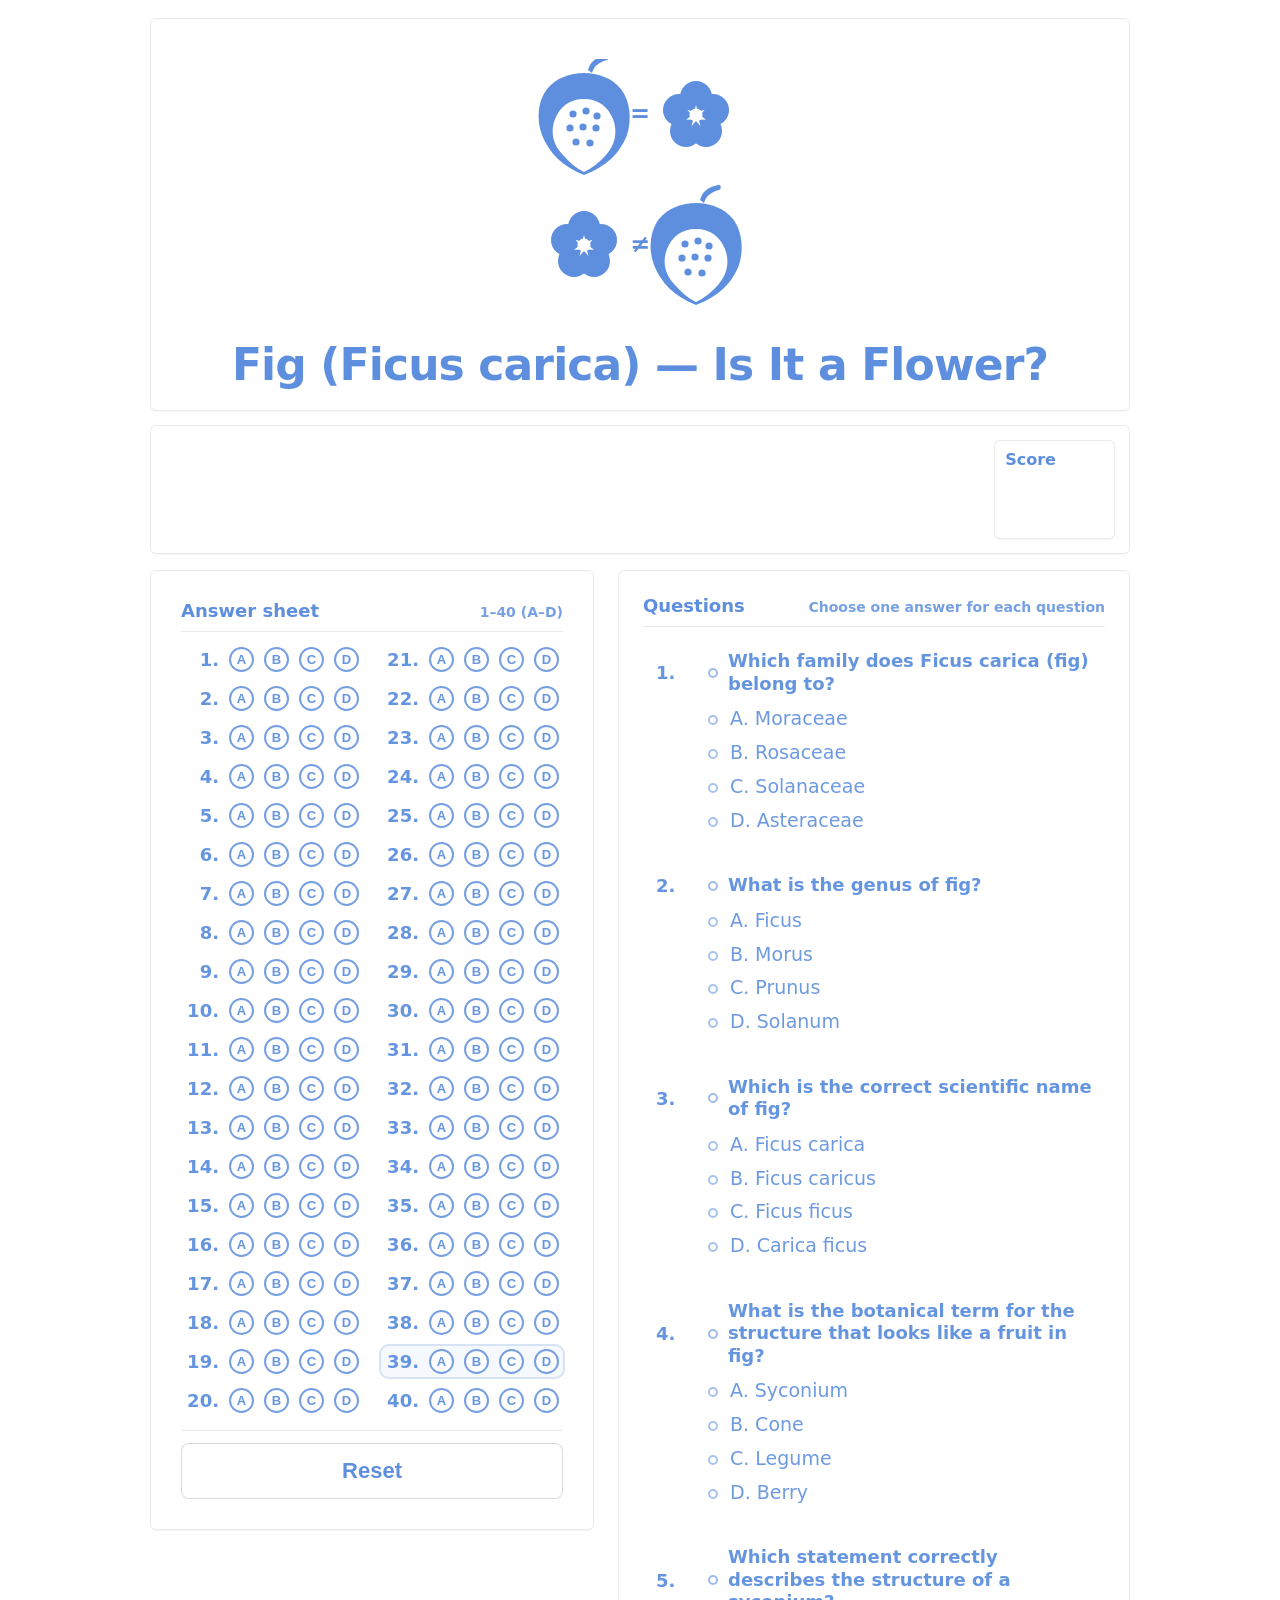
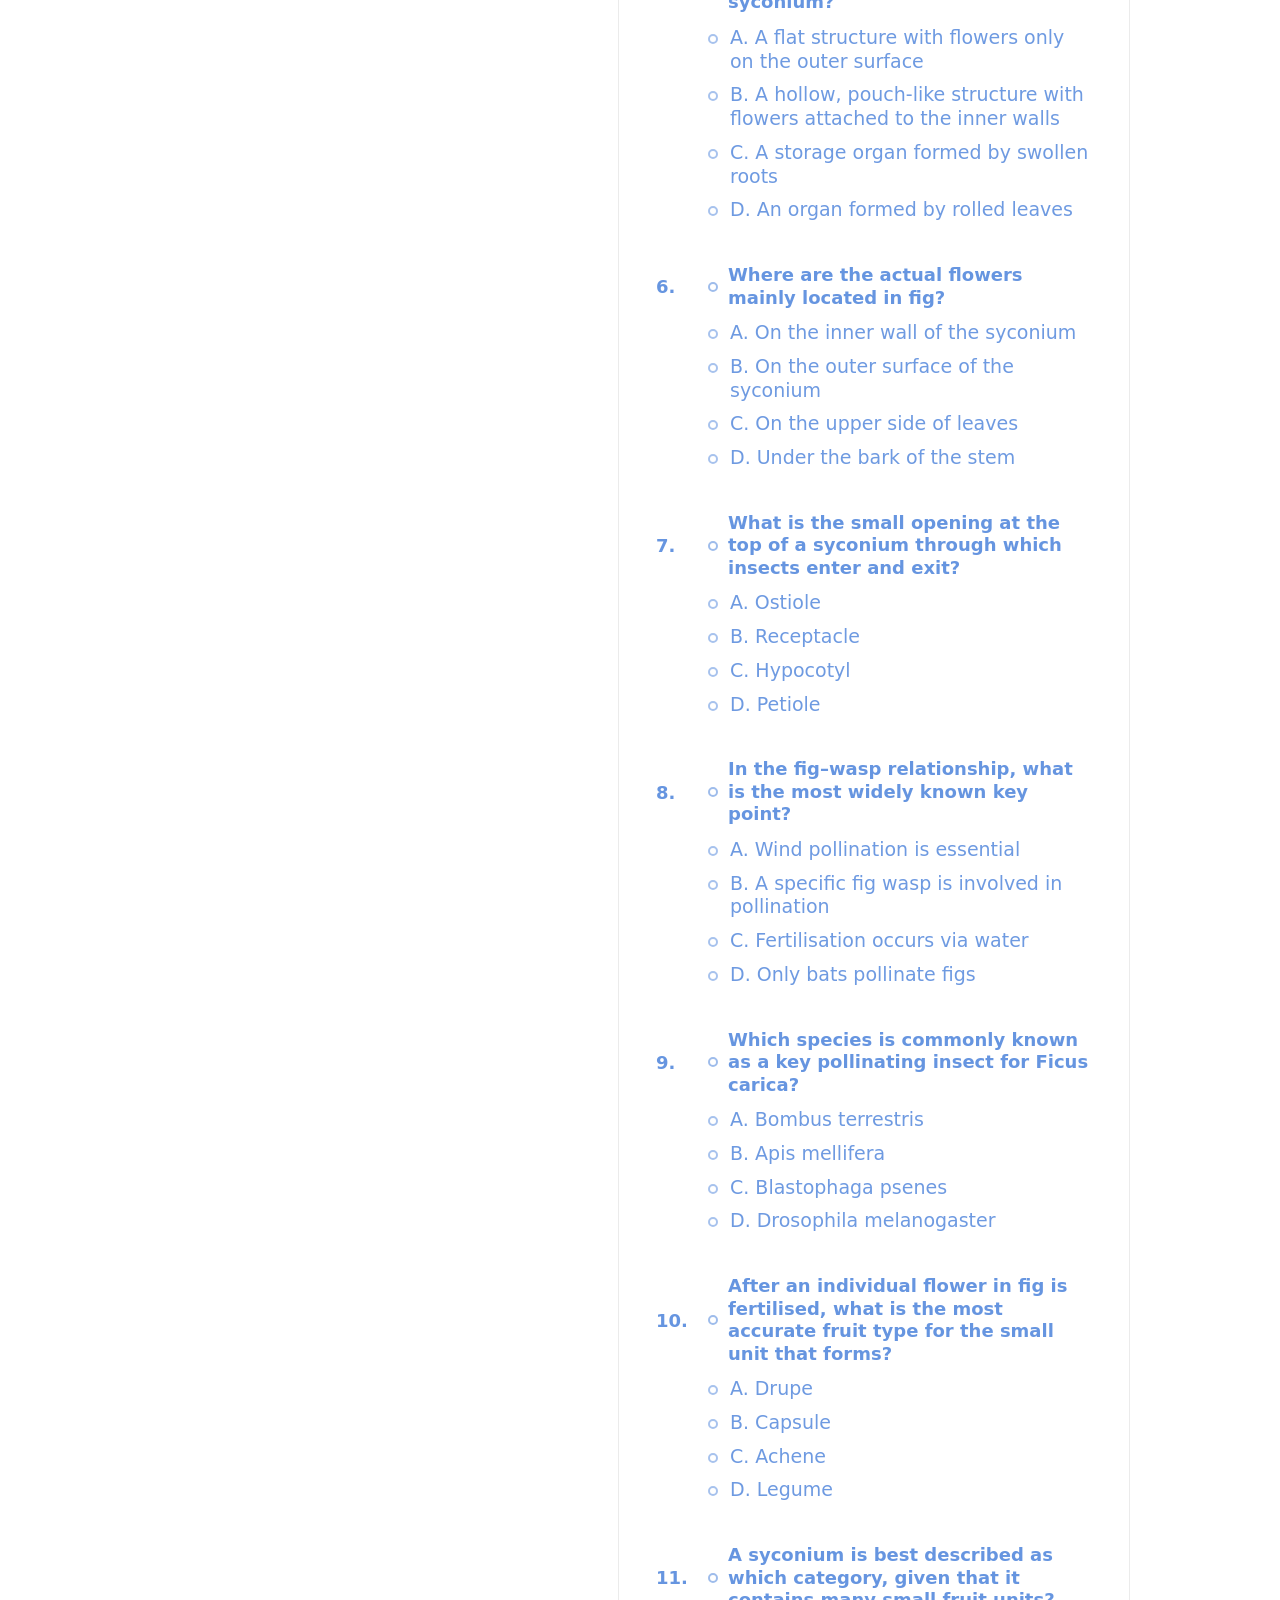
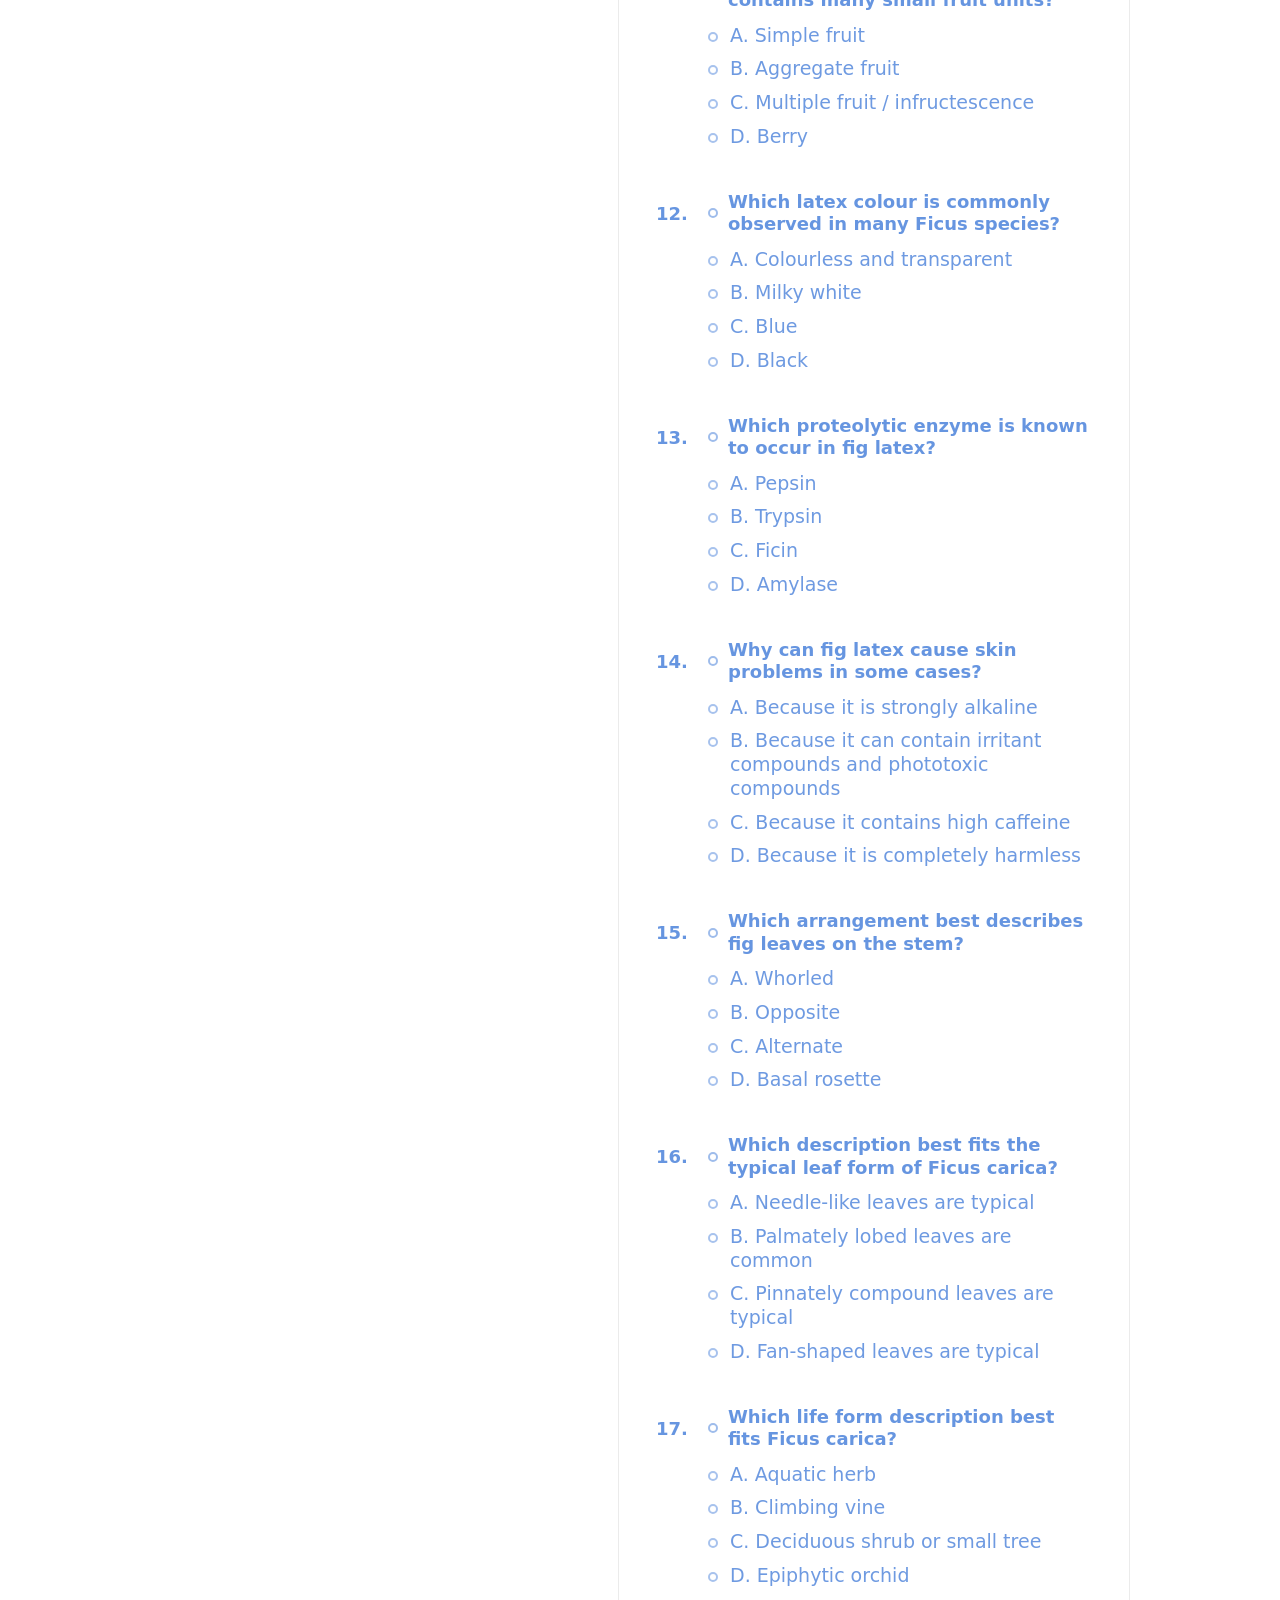
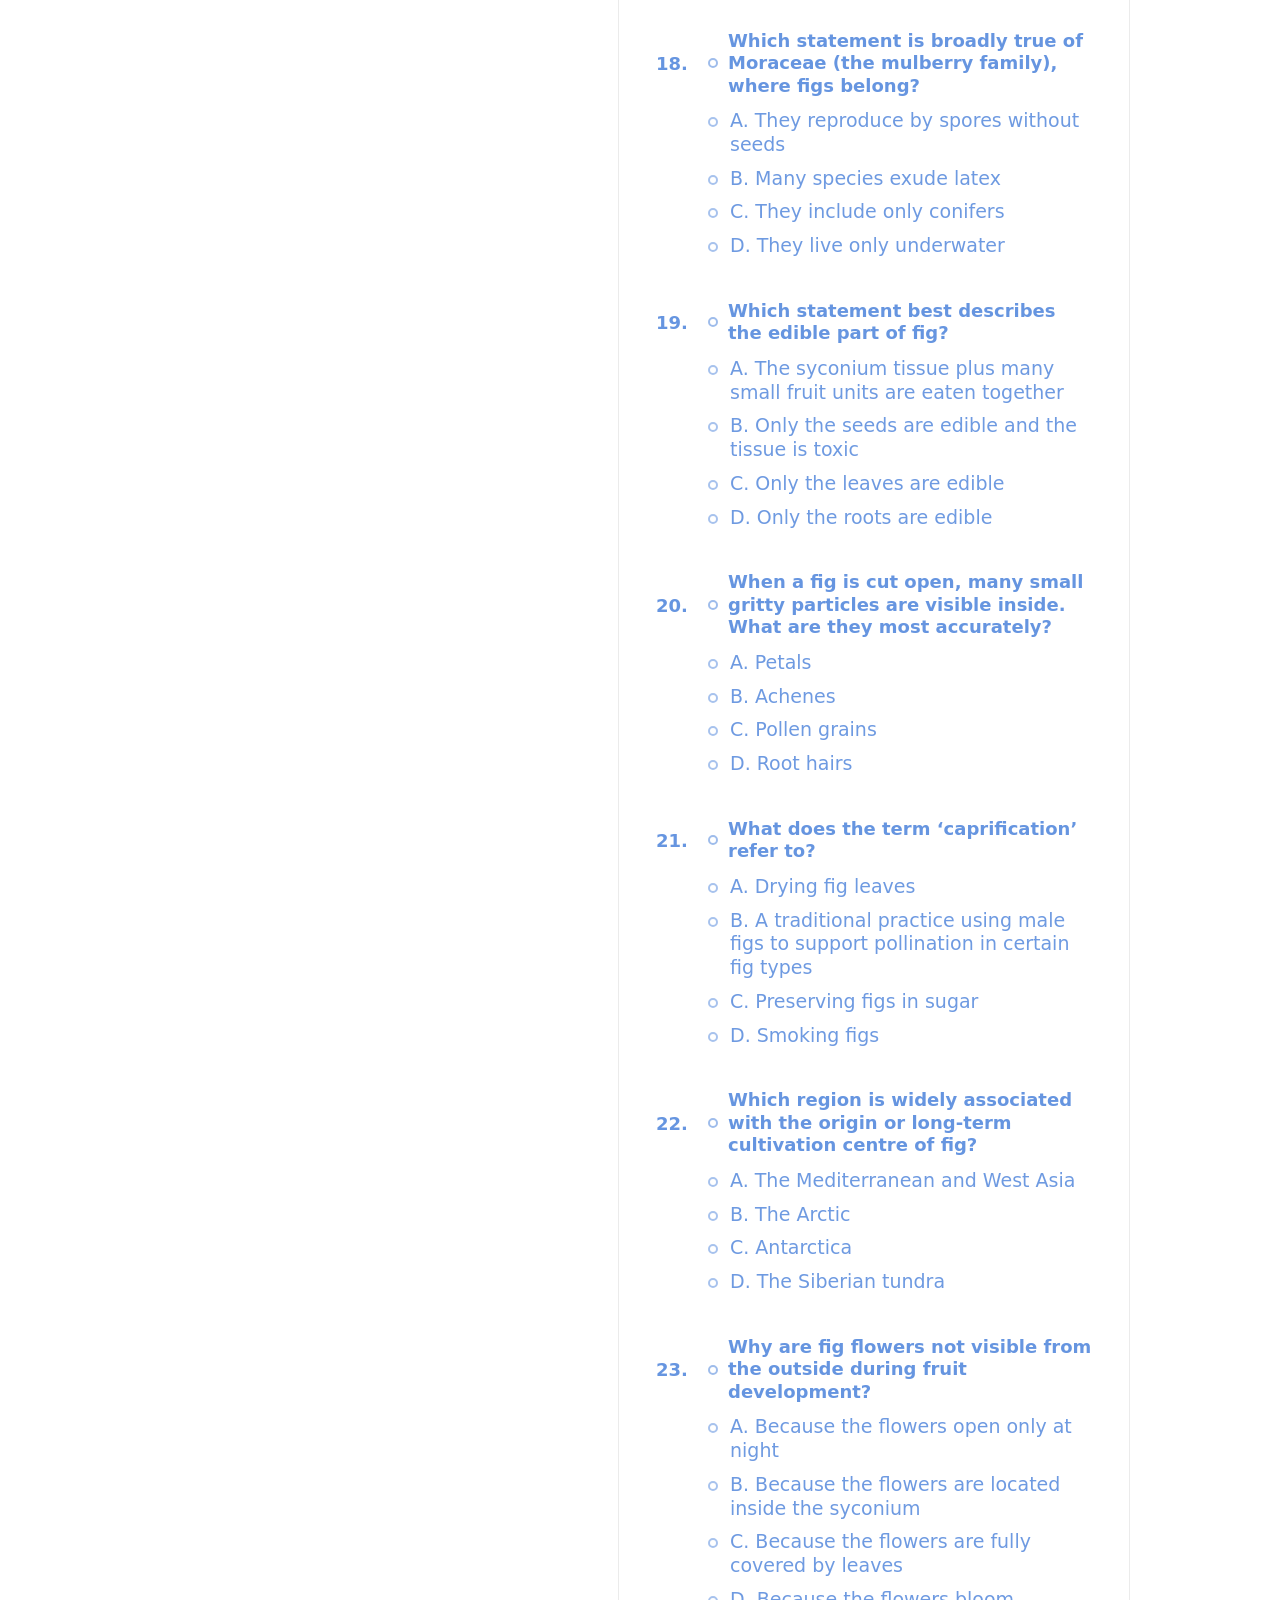
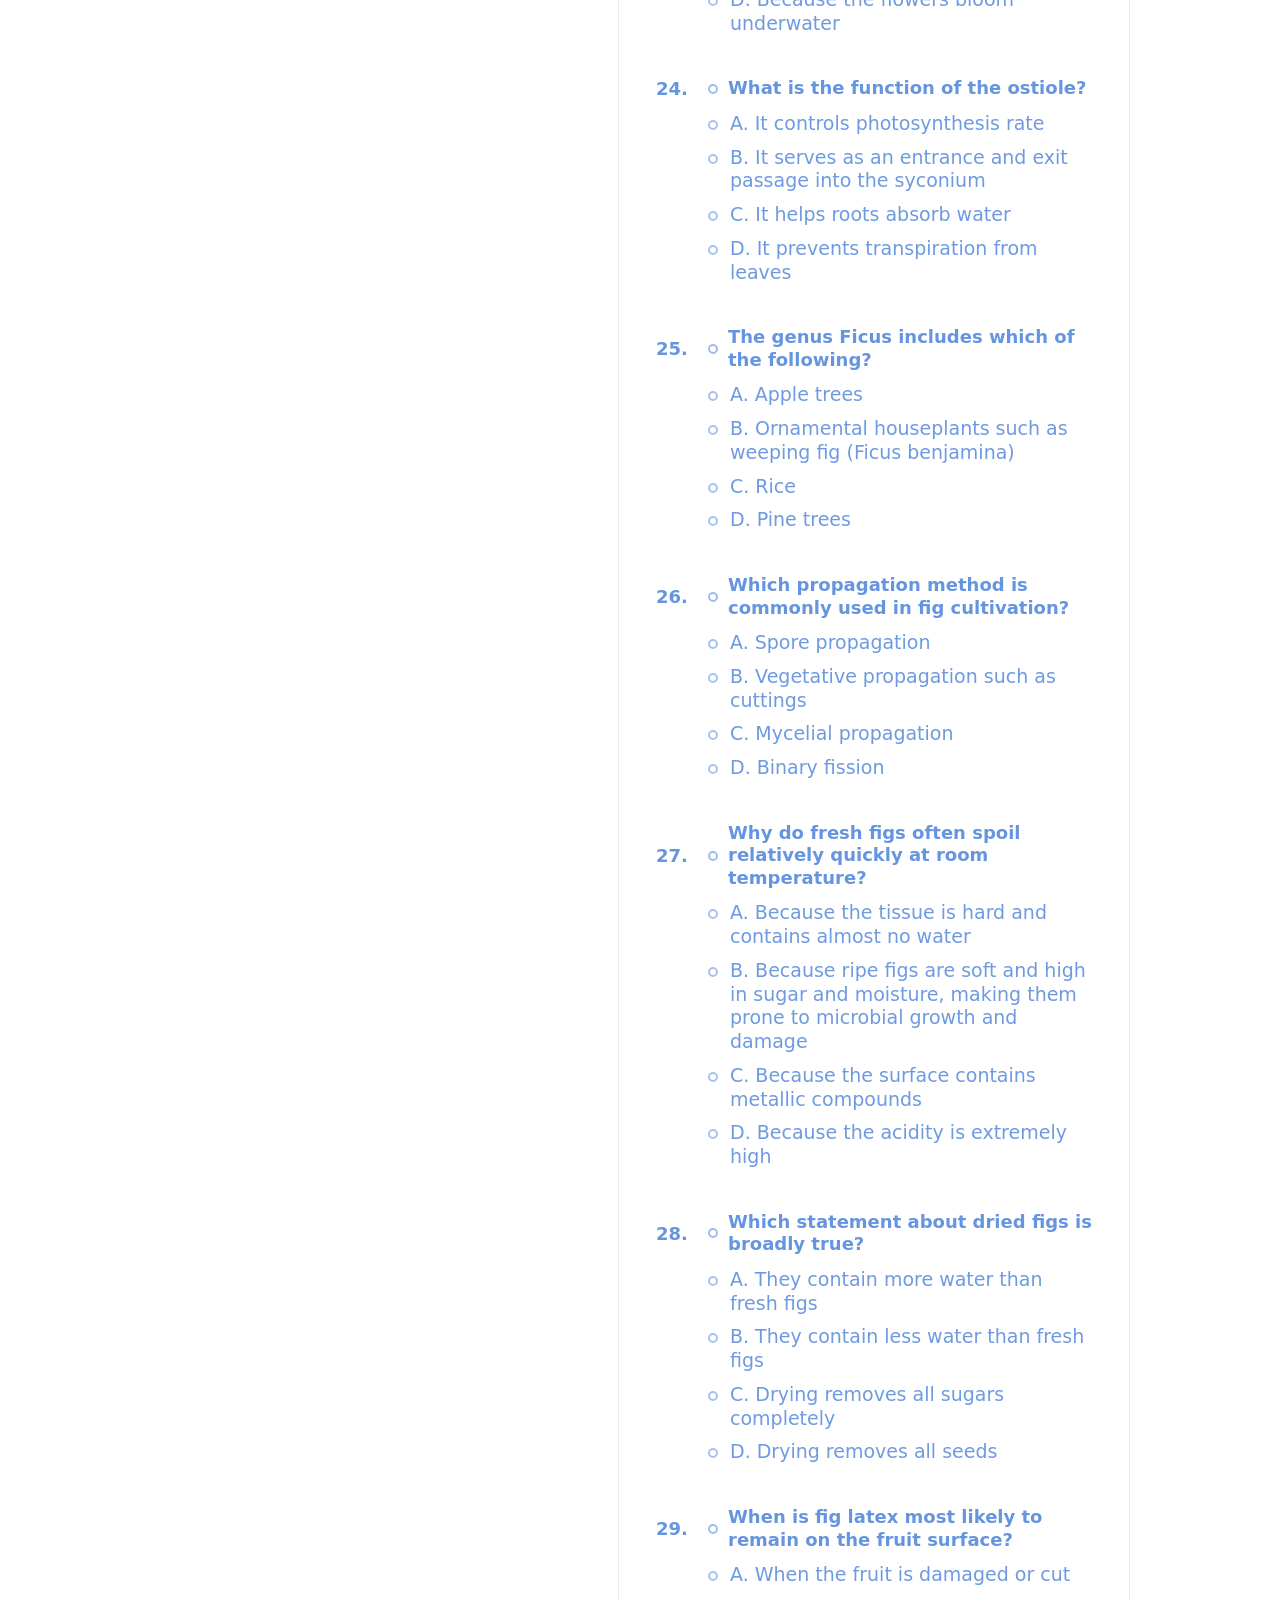
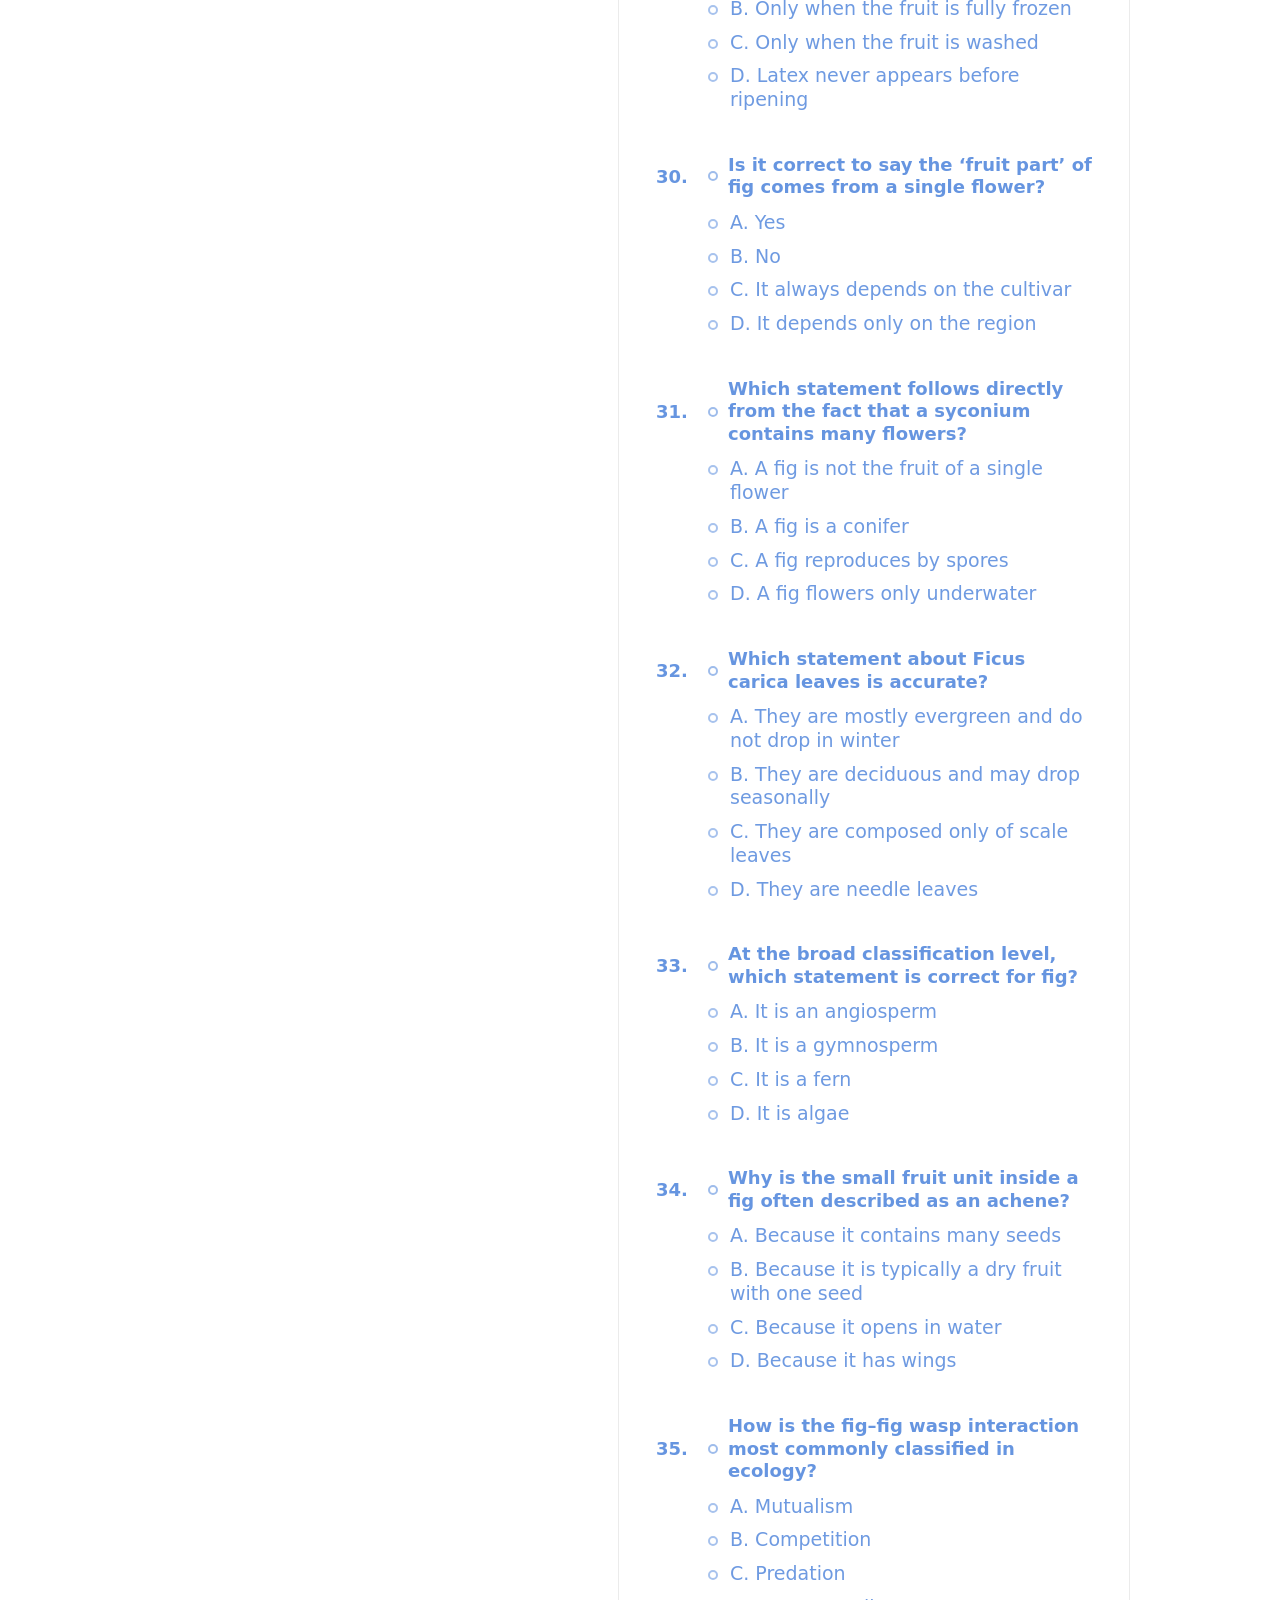
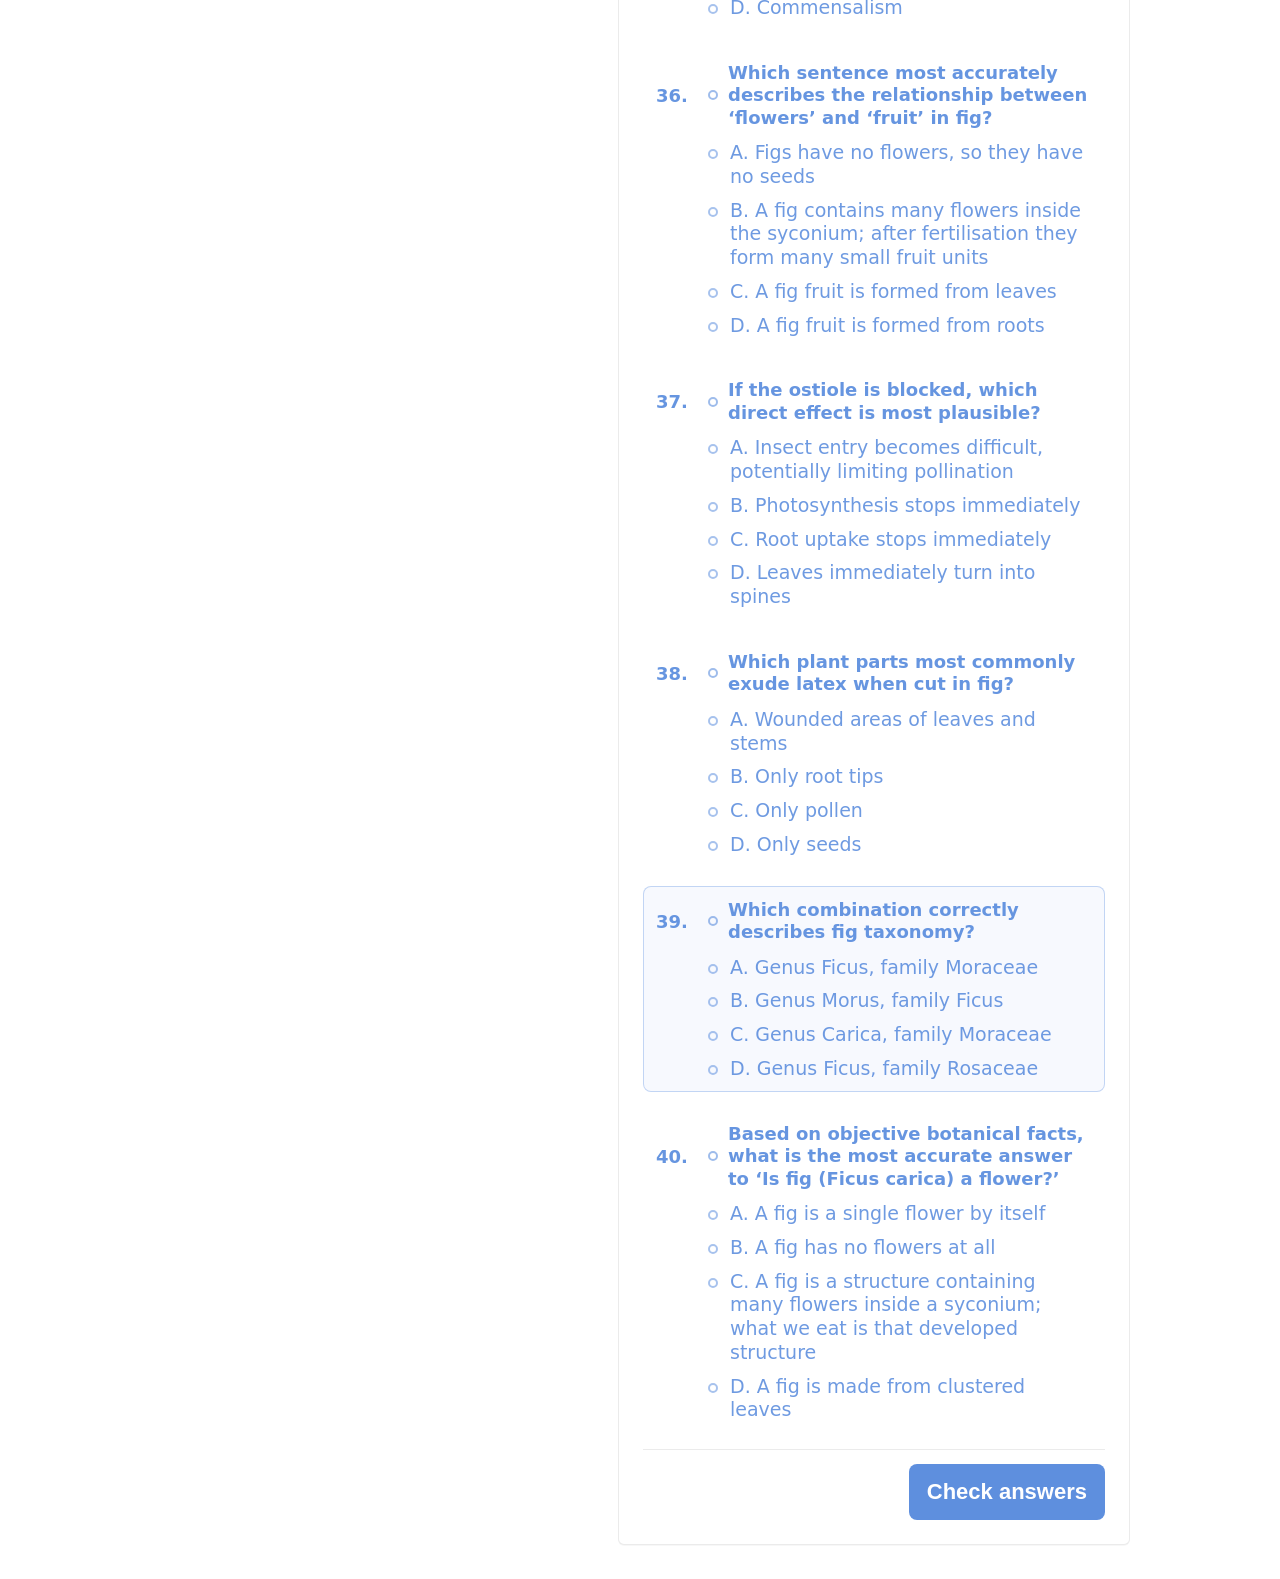
==== commit c76b0da1: "Restore original authored design and interactions" ====
--- a/p01-03.html
+++ b/p01-03.html
@@ -599,106 +599,10 @@
             }
 
         }
-
-        /* A compact exam with answers beside every question. */
-        :root { --radius:12px; --radius2:18px; --h2:17px; }
-        .page { padding:32px 24px 64px; }
-        .header { padding:24px; }
-        .header-top { gap:16px; }
-        .header-illo { width:min(240px, 56vw); }
-        h1 { line-height:1.15; }
-        .meta { display:none; }
-        .meta.has-result { display:block; }
-        .metaGrid { grid-template-columns:minmax(0, 1fr) 100px; }
-        .metaCol { grid-column:1; }
-        .scoreBox { grid-column:2; }
-        .row { grid-template-columns:minmax(0, 1fr) minmax(80px, 1fr) 100px; }
-        .label { font-size:14px; line-height:1.4; }
-        .input, .smallBtn, .resetBtn, .checkBtn, .closeBtn { min-height:44px; height:44px; border-radius:var(--ui-radius, 12px); font-size:14px; font-weight:650; }
-        .quiz-bar { display:flex; align-items:center; gap:12px; flex-wrap:wrap; padding:14px 0; margin-top:12px; position:sticky; top:0; z-index:5; background:rgba(255,255,255,.97); border-bottom:1px solid #e5edf7; }
-        .quiz-progress { flex:1; min-width:120px; font-weight:650; font-size:14px; color:#526680; }
-        .quiz-bar .smallBtn, .pager .smallBtn { padding:0 14px; }
-        .ui-game .quiz-bar > :is(#checkBtn, #nextUnansweredBtn, #resetTopBtn) {
-            display:inline-flex;
-            align-items:center;
-            justify-content:center;
-            min-height:44px;
-            height:44px;
-            padding:0 12px;
-            font-size:14px;
-            line-height:1.25;
-            text-align:center;
-        }
-        .quiz-summary { margin-top:8px; border:1px solid #cbdcf4; border-radius:18px; background:#f3f7fd; padding:18px 20px; color:#24476e; line-height:1.5; scroll-margin-top:128px; }
-        .quiz-summary strong { display:block; margin-bottom:4px; }
-        .main { grid-template-columns:258px minmax(0, 1fr); gap:20px; margin-top:8px; }
-        .sheet { padding:18px; top:84px; }
-        .sheetGrid { grid-template-columns:repeat(5,minmax(0,1fr)); gap:6px; }
-        .qnav { min-height:44px; padding:5px 0; border:1px solid #dce6f5; background:#fff; border-radius:10px; color:#5279af; cursor:pointer; font:inherit; font-size:12px; display:grid; gap:2px; line-height:1.2; }
-        .qnav span { font-size:10px; color:#6a7a8e; }
-        .qnav.answered { background:#edf4fe; border-color:#9cbce9; }
-        .qnav.active { box-shadow:0 0 0 2px #5e8fde; }
-        .qnav.correct { background:#edf4fe; border-color:#5e8fde; }
-        .qnav.wrong { background:#fff3ef; border-color:#e79d86; }
-        .sheetTitle { font-size:15px; }
-        .sheetRange { font-size:12px; }
-        .questions { padding:20px; }
-        .qHeader { gap:12px; flex-wrap:wrap; margin-bottom:16px; }
-        .qHeader .hint { font-size:12px; font-weight:500; }
-        #qList { gap:24px; }
-        .qCard { padding:0 0 24px; border:0; border-bottom:1px solid #e5edf7; border-radius:0; scroll-margin-top:100px; }
-        .qCard[hidden] { display:none; }
-        .qCard.active { background:transparent; }
-        .qTop { align-items:flex-start; gap:8px; }
-        .qIndex { min-width:28px; font-size:16px; line-height:1.45; }
-        .qText { font-size:17px; font-weight:650; line-height:1.45; color:#355e92; }
-        .qStatus { width:8px; height:8px; margin-top:8px; }
-        .options { padding-left:0; gap:8px; }
-        .opt { width:100%; min-height:44px; padding:11px 12px; border:1px solid #e1eaf7; border-radius:12px; text-align:left; font:inherit; background:#fff; }
-        .opt:hover { background:#f7faff; border-color:#b3caeb; }
-        .opt.selected { border-color:#5e8fde; background:#eff5ff; }
-        .opt.correctChoice { border-color:#5e8fde; background:#edf4fe; }
-        .optText { font-size:14px; line-height:1.5; color:#496581; }
-        .optBullet { margin-top:5px; }
-        .qFeedback { margin:10px 0 0; color:#526680; font-size:13px; line-height:1.5; }
-        .qCard.graded.wrong .qText, .qCard.graded.wrong .optText { color:inherit; }
-        .pager { display:flex; justify-content:space-between; align-items:center; gap:10px; padding-top:18px; }
-        .pager-label { font-size:13px; color:#526680; }
-        button:disabled { opacity:.45; cursor:default; }
-        button:focus-visible { outline:3px solid #a9c6ee; outline-offset:3px; }
-        .modalPanel { border-radius:18px; max-height:calc(100dvh - 36px); display:flex; flex-direction:column; padding:24px; }
-        .modalTitle { flex-shrink:0; line-height:1.4; }
-        .modalBody { overflow:auto; overscroll-behavior:contain; }
-        .modalFooter { flex-shrink:0; }
-        .language-grid { display:grid; grid-template-columns:1fr 1fr; gap:8px 22px; margin-top:10px; }
-        @media(max-width:820px) {
-            .page { padding:24px 16px 48px; }
-            .main { grid-template-columns:1fr; }
-            .sheet { position:static; padding:14px; }
-            .sheetGrid { grid-template-columns:repeat(10,minmax(0,1fr)); gap:5px; }
-            .sheetFooter { display:none; }
-            .qnav { min-height:44px; }
-            .metaGrid, .row { grid-template-columns:1fr; }
-            .scoreBox, .metaCol { grid-column:1; }
-            .scoreBox { display:flex; gap:14px; align-items:center; }
-            .scoreValue { height:auto; }
-            .questions { padding:18px; }
-        }
-        @media(max-width:440px) {
-            .sheetGrid { grid-template-columns:repeat(8,minmax(0,1fr)); }
-            .quiz-bar { gap:8px; }
-            .quiz-progress { flex-basis:100%; }
-            .quiz-bar .smallBtn, .quiz-bar .checkBtn { flex:1; padding:0 10px; }
-            .ui-game .quiz-bar > :is(#checkBtn, #nextUnansweredBtn, #resetTopBtn) { padding-inline:8px; }
-            .language-grid { grid-template-columns:1fr; }
-            .qCard { scroll-margin-top:136px; }
-        }
     </style>
-  <link rel="stylesheet" href="common.css" />
-  <script src="common.js" defer></script>
 </head>
 
-<body data-activity="3">
+<body>
     <div class="page">
         <header class="header">
             <div class="top-actions"></div>
@@ -749,17 +653,17 @@
             </div>
         </header>
 
-        <section class="card meta" id="bonusSection" aria-label="Bonus questions">
+        <section class="card meta" aria-label="meta">
             <div class="metaGrid">
                 <div class="metaCol is-bonus-hidden" id="bonusMetaCol" aria-hidden="true" hidden style="display:none;">
                     <div class="row">
-                        <label class="label" for="figNames">Names of figs you know</label>
+                        <div class="label">Names of figs you know</div>
                         <input id="figNames" class="input" type="text" />
                         <button class="smallBtn" type="button" data-open="names">Answer →</button>
                     </div>
 
                     <div class="row">
-                        <label class="label" for="figMove">How to make a fig move</label>
+                        <div class="label">How to make a fig move</div>
                         <input id="figMove" class="input" type="text" />
                         <button class="smallBtn" type="button" data-open="move">Answer →</button>
                     </div>
@@ -773,18 +677,11 @@
             </div>
         </section>
 
-        <div class="quiz-bar" aria-label="Quiz controls">
-            <span id="quizProgress" class="quiz-progress" role="status">0 / 40 answered</span>
-            <button id="nextUnansweredBtn" class="smallBtn" type="button">Next unanswered</button>
-            <button id="checkBtn" class="checkBtn" type="button">Check answers</button>
-            <button id="resetTopBtn" class="smallBtn" type="button">Reset</button>
-        </div>
-        <div id="quizSummary" class="quiz-summary" role="status" tabindex="-1" hidden></div>
         <section class="main" aria-label="exam layout">
             <aside class="card sheet" aria-label="answer sheet">
                 <div class="sheetHeader">
-                    <div class="sheetTitle">Your answers</div>
-                    <div class="sheetRange">1–40</div>
+                    <div class="sheetTitle">Answer sheet</div>
+                    <div class="sheetRange">1–40 (A–D)</div>
                 </div>
 
                 <div id="sheetGrid" class="sheetGrid"></div>
@@ -802,17 +699,15 @@
 
                 <div id="qList"></div>
 
-                <nav class="pager" aria-label="Question pages">
-                    <button class="smallBtn" id="prevPageBtn" type="button">Previous</button>
-                    <span class="pager-label" id="pageLabel">1–5 of 40</span>
-                    <button class="smallBtn" id="nextPageBtn" type="button">Next</button>
-                </nav>
+                <div class="actions">
+                    <button id="checkBtn" class="checkBtn" type="button">Check answers</button>
+                </div>
             </main>
         </section>
     </div>
 
     <!-- Modal -->
-    <div id="modal" class="modal" role="dialog" aria-modal="true" aria-hidden="true" aria-labelledby="modalTitle">
+    <div id="modal" class="modal" role="dialog" aria-modal="true" aria-hidden="true">
         <div class="modalPanel">
             <div id="modalTitle" class="modalTitle"></div>
             <div id="modalBody" class="modalBody"></div>
@@ -867,8 +762,7 @@
         ];
 
         const CHOICES = ["A", "B", "C", "D"];
-        const state = { selected: Array(QUESTIONS.length).fill(null), graded: false, page: 0 };
-        const PAGE_SIZE = 5;
+        const state = { selected: Array(QUESTIONS.length).fill(null), graded: false };
 
         const elSheetGrid = document.getElementById("sheetGrid");
         const elQList = document.getElementById("qList");
@@ -879,7 +773,6 @@
 
         function showBonusQuestions() {
             if (!bonusMetaCol) return;
-            document.getElementById("bonusSection").classList.add("has-result");
             bonusMetaCol.hidden = false;
             bonusMetaCol.style.display = "grid";
             bonusMetaCol.classList.remove("is-bonus-hidden");
@@ -888,7 +781,6 @@
 
         function hideBonusQuestions(clearFields = false) {
             if (!bonusMetaCol) return;
-            document.getElementById("bonusSection").classList.remove("has-result");
             bonusMetaCol.classList.add("is-bonus-hidden");
             bonusMetaCol.hidden = true;
             bonusMetaCol.style.display = "none";
@@ -909,43 +801,45 @@
 
         function buildAnswerSheet() {
             elSheetGrid.innerHTML = "";
-            QUESTIONS.forEach((_, i) => {
-                const button = document.createElement("button");
-                button.type = "button";
-                button.className = "qnav";
-                button.id = `ansRow-${i + 1}`;
-                button.innerHTML = `${i + 1}<span>—</span>`;
-                button.setAttribute("aria-label", `Question ${i + 1}, unanswered`);
-                button.addEventListener("click", () => {
-                    showPage(Math.floor(i / PAGE_SIZE));
-                    const card = document.getElementById(`q-${i + 1}`);
-                    card.scrollIntoView({ behavior: "smooth", block: "start" });
-                    card.querySelector("button").focus({ preventScroll: true });
-                    setActive(i + 1);
+            const left = document.createElement("div");
+            const right = document.createElement("div");
+            left.style.display = "grid";
+            left.style.gap = "8px";
+            right.style.display = "grid";
+            right.style.gap = "8px";
+
+            for (let i = 0; i < 40; i++) {
+                const row = document.createElement("div");
+                row.className = "ansRow";
+                row.id = `ansRow-${i + 1}`;
+
+                const num = document.createElement("div");
+                num.className = "qnum";
+                num.textContent = (i + 1) + ".";
+
+                const bubbles = document.createElement("div");
+                bubbles.className = "bubbles";
+
+                CHOICES.forEach(ch => {
+                    const b = document.createElement("button");
+                    b.type = "button";
+                    b.className = "bubble";
+                    b.textContent = ch;
+                    b.setAttribute("data-q", String(i + 1));
+                    b.setAttribute("data-choice", ch);
+                    b.addEventListener("click", () => selectAnswer(i + 1, ch, { scrollToQuestion: true }));
+                    bubbles.appendChild(b);
                 });
-                elSheetGrid.appendChild(button);
-            });
-        }
-
-        function showPage(page, scroll = false) {
-            state.page = Math.max(0, Math.min(Math.ceil(QUESTIONS.length / PAGE_SIZE) - 1, page));
-            document.querySelectorAll(".qCard").forEach((card, i) => { card.hidden = Math.floor(i / PAGE_SIZE) !== state.page; });
-            document.getElementById("pageLabel").textContent = `${state.page * PAGE_SIZE + 1}–${Math.min((state.page + 1) * PAGE_SIZE, QUESTIONS.length)} of ${QUESTIONS.length}`;
-            document.getElementById("prevPageBtn").disabled = state.page === 0;
-            document.getElementById("nextPageBtn").disabled = state.page === Math.ceil(QUESTIONS.length / PAGE_SIZE) - 1;
-            setActive(state.page * PAGE_SIZE + 1);
-            if (scroll) {
-                const firstCard = document.getElementById(`q-${state.page * PAGE_SIZE + 1}`);
-                firstCard.scrollIntoView({ behavior: "smooth", block: "start" });
-                firstCard.querySelector("button").focus({ preventScroll: true });
-            }
-        }
-
-        function updateProgress() {
-            const count = state.selected.filter(Boolean).length;
-            document.getElementById("quizProgress").textContent = `${count} / ${QUESTIONS.length} answered`;
-            document.getElementById("checkBtn").disabled = count === 0;
-            document.getElementById("nextUnansweredBtn").disabled = count === QUESTIONS.length;
+
+                row.appendChild(num);
+                row.appendChild(bubbles);
+
+                if (i < 20) left.appendChild(row);
+                else right.appendChild(row);
+            }
+
+            elSheetGrid.appendChild(left);
+            elSheetGrid.appendChild(right);
         }
 
         function buildQuestions() {
@@ -981,9 +875,7 @@
                 opts.className = "options";
 
                 CHOICES.forEach(ch => {
-                    const opt = document.createElement("button");
-                    opt.type = "button";
-                    opt.setAttribute("aria-pressed", "false");
+                    const opt = document.createElement("div");
                     opt.className = "opt";
                     opt.setAttribute("data-q", String(n));
                     opt.setAttribute("data-choice", ch);
@@ -1005,10 +897,6 @@
 
                 card.appendChild(top);
                 card.appendChild(opts);
-                const feedback = document.createElement("p");
-                feedback.className = "qFeedback";
-                feedback.hidden = true;
-                card.appendChild(feedback);
                 elQList.appendChild(card);
             });
         }
@@ -1020,7 +908,6 @@
             if (state.graded) clearGrading();
 
             renderSelection(qNum);
-            updateProgress();
 
             if (scrollToQuestion) {
                 const qEl = document.getElementById(`q-${qNum}`);
@@ -1034,10 +921,6 @@
 
             const row = document.getElementById(`ansRow-${qNum}`);
             if (row) {
-                row.classList.toggle("answered", !!choice);
-                row.classList.remove("correct", "wrong");
-                row.querySelector("span").textContent = choice || "—";
-                row.setAttribute("aria-label", `Question ${qNum}, ${choice ? `answer ${choice}` : "unanswered"}`);
                 row.querySelectorAll(".bubble").forEach(b => {
                     const c = b.getAttribute("data-choice");
                     b.classList.toggle("filled", c === choice);
@@ -1050,7 +933,6 @@
                 qEl.querySelectorAll(".opt").forEach(opt => {
                     const c = opt.getAttribute("data-choice");
                     opt.classList.toggle("selected", c === choice);
-                    opt.setAttribute("aria-pressed", String(c === choice));
                     opt.classList.remove("correctChoice");
                 });
             }
@@ -1068,7 +950,7 @@
 
         function clearActive() {
             document.querySelectorAll(".qCard.active").forEach(el => el.classList.remove("active"));
-            document.querySelectorAll(".qnav.active").forEach(el => el.classList.remove("active"));
+            document.querySelectorAll(".ansRow.active").forEach(el => el.classList.remove("active"));
         }
 
         function setActive(qNum) {
@@ -1123,14 +1005,6 @@
                 if (ansRow) ansRow.querySelectorAll(".bubble").forEach(b => b.classList.remove("wrongStrike", "correctHint"));
 
                 const isCorrect = (chosen === correct);
-                if (ansRow) {
-                    ansRow.classList.toggle("correct", isCorrect);
-                    ansRow.classList.toggle("wrong", !isCorrect);
-                    ansRow.setAttribute("aria-label", `Question ${qNum}, ${isCorrect ? "correct" : chosen ? "incorrect" : "unanswered"}`);
-                }
-                const feedback = qEl.querySelector(".qFeedback");
-                feedback.hidden = false;
-                feedback.textContent = isCorrect ? "Correct." : `${chosen ? "Not quite." : "No answer yet."} The correct answer is ${correct}: ${QUESTIONS[i].o[correct]}.`;
                 if (isCorrect) {
                     if (st) {
                         st.classList.add("correct");
@@ -1164,19 +1038,11 @@
 
             safeSetScore(`${40 - wrongCount}/40`);
             showBonusQuestions();
-            const answered = state.selected.filter(Boolean).length;
-            const summary = document.getElementById("quizSummary");
-            summary.hidden = false;
-            summary.innerHTML = `<strong>${40 - wrongCount} / 40 correct</strong>${answered === 40 ? "Quiz complete. Review the answers using the numbered overview, and explore the two bonus questions above." : `${40 - answered} questions are still unanswered. Your answers are saved; keep going or review the highlighted explanations.`}`;
-            summary.focus({ preventScroll: true });
-            summary.scrollIntoView({ behavior: "smooth", block: "start" });
-            if (answered === QUESTIONS.length) window.CaptchaProgress?.complete('3');
         }
 
         function clearGrading() {
             state.graded = false;
             safeSetScore("");
-            document.getElementById("quizSummary").hidden = true;
             hideBonusQuestions(false);
 
             for (let q = 1; q <= 40; q++) {
@@ -1186,7 +1052,6 @@
 
                 if (qEl) {
                     qEl.classList.remove("graded", "wrong");
-                    qEl.querySelector(".qFeedback").hidden = true;
                     qEl.querySelectorAll(".opt").forEach(opt => opt.classList.remove("correctChoice"));
                 }
 
@@ -1196,7 +1061,6 @@
                 }
 
                 if (ansRow) {
-                    ansRow.classList.remove("correct", "wrong");
                     ansRow.querySelectorAll(".bubble").forEach(b => b.classList.remove("wrongStrike", "correctHint"));
                 }
             }
@@ -1207,12 +1071,14 @@
             clearGrading();
             hideBonusQuestions(true);
             renderAllSelections();
-            showPage(0);
-            updateProgress();
             window.scrollTo({ top: 0, behavior: "smooth" });
         }
 
         function handleResetClick() {
+            if (state.graded) {
+                clearGrading();
+                return;
+            }
             resetAll();
         }
 
@@ -1227,8 +1093,8 @@
                 title: "Answer for “Names of figs you know”",
                 body: `
           <div>
-            <p><strong>Fig in many languages</strong></p>
-            <div class="language-grid">
+            <p><strong>Fig in 50 languages</strong></p>
+            <div style="display:grid; grid-template-columns: 1fr 1fr; gap: 8px 22px; margin-top: 10px;">
               <div>English: fig</div><div>한국어: 무화과</div>
               <div>日本語: イチジク</div><div>中文: 无花果</div>
               <div>العربية: تين</div><div>עברית: תְּאֵנָה</div>
@@ -1252,7 +1118,7 @@
               <div>Български: смокиня</div><div>Català: figa</div>
               <div>Slovenščina: figa</div><div>Slovenčina: figa</div>
               <div>Srpskohrvatski: smokva</div><div>Հայերեն: թուզ</div>
-              <div>অসমীয়া: ডিমৰু</div>
+              <div>অসমীয়া: ডিমৰু</div><div>Аҧс
 
               <div>Euskara: piku</div><div>Kiswahili: tini</div>
             </div>
@@ -1270,25 +1136,18 @@
             }
         };
 
-        let modalReturnFocus = null;
         function openModal(key) {
             const data = ANSWERS[key];
             if (!data) return;
-            modalReturnFocus = document.activeElement;
             modalTitle.textContent = data.title;
             modalBody.innerHTML = data.body;
             modal.classList.add("open");
             modal.setAttribute("aria-hidden", "false");
-            document.body.style.overflow = "hidden";
-            closeBtn.focus();
         }
 
         function closeModal() {
-            const wasOpen = modal.classList.contains("open");
             modal.classList.remove("open");
             modal.setAttribute("aria-hidden", "true");
-            document.body.style.overflow = "";
-            if (wasOpen) modalReturnFocus?.focus();
         }
 
         /* ---------- Fig / Flower dot animation (hex lattice, flower -> fig, 4 turns) ---------- */
@@ -1610,20 +1469,6 @@
         renderAllSelections();
         setupScrollSpy();
         setActive(1);
-        showPage(0);
-        updateProgress();
-        document.getElementById("prevPageBtn").addEventListener("click", () => showPage(state.page - 1, true));
-        document.getElementById("nextPageBtn").addEventListener("click", () => showPage(state.page + 1, true));
-        document.getElementById("nextUnansweredBtn").addEventListener("click", () => {
-            const idx = state.selected.findIndex(answer => !answer);
-            if (idx === -1) return;
-            showPage(Math.floor(idx / PAGE_SIZE));
-            const card = document.getElementById(`q-${idx + 1}`);
-            card.scrollIntoView({ behavior: "smooth", block: "start" });
-            card.querySelector("button").focus({ preventScroll: true });
-            setActive(idx + 1);
-        });
-        document.getElementById("resetTopBtn").addEventListener("click", resetAll);
 
         document.getElementById("checkBtn").addEventListener("click", grade);
         document.getElementById("resetBtn").addEventListener("click", handleResetClick);
@@ -1636,12 +1481,10 @@
         modal.addEventListener("click", (e) => { if (e.target === modal) closeModal(); });
 
         window.addEventListener("keydown", (e) => {
-            if (!modal.classList.contains("open")) return;
-            if (e.key === "Escape") closeModal();
-            if (e.key === "Tab") { e.preventDefault(); closeBtn.focus(); }
+            if (e.key === "Escape" && modal.classList.contains("open")) closeModal();
         });
 
     </script>
 </body>
 
-</html>
+</html>
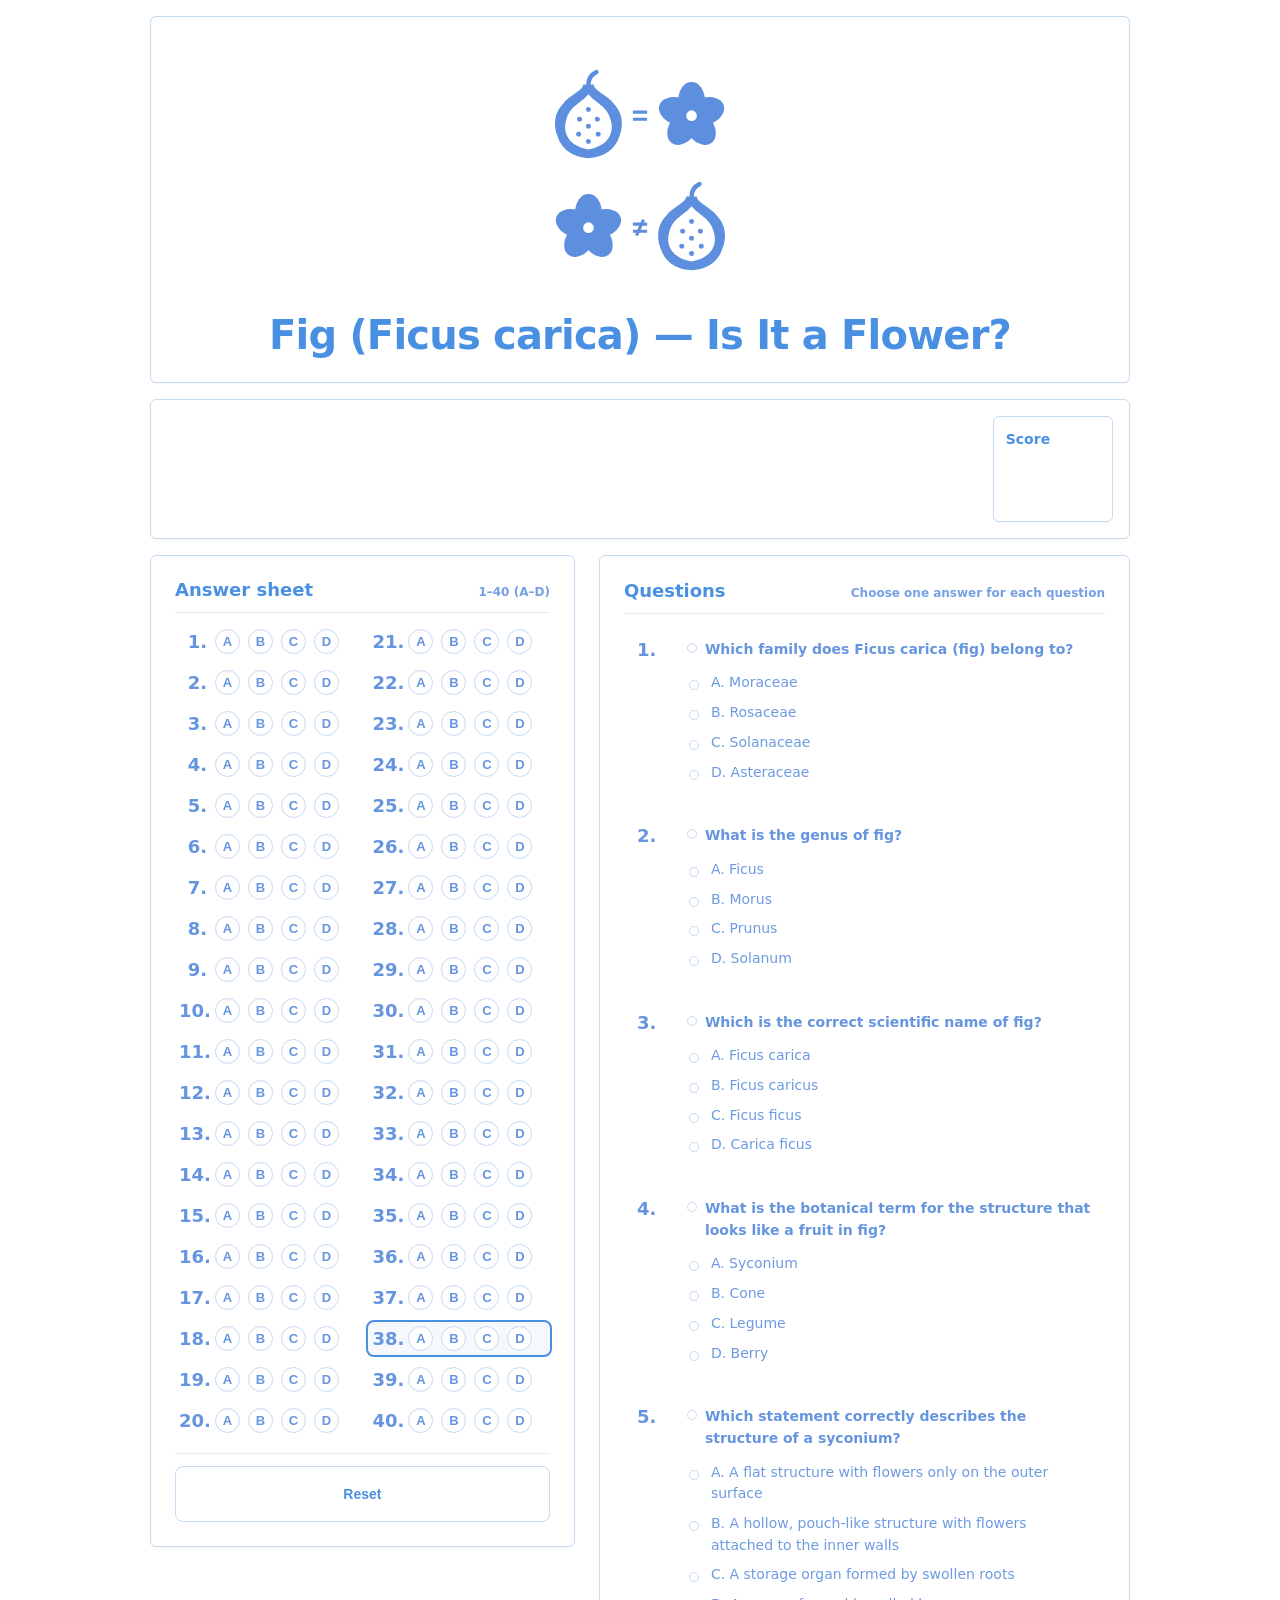
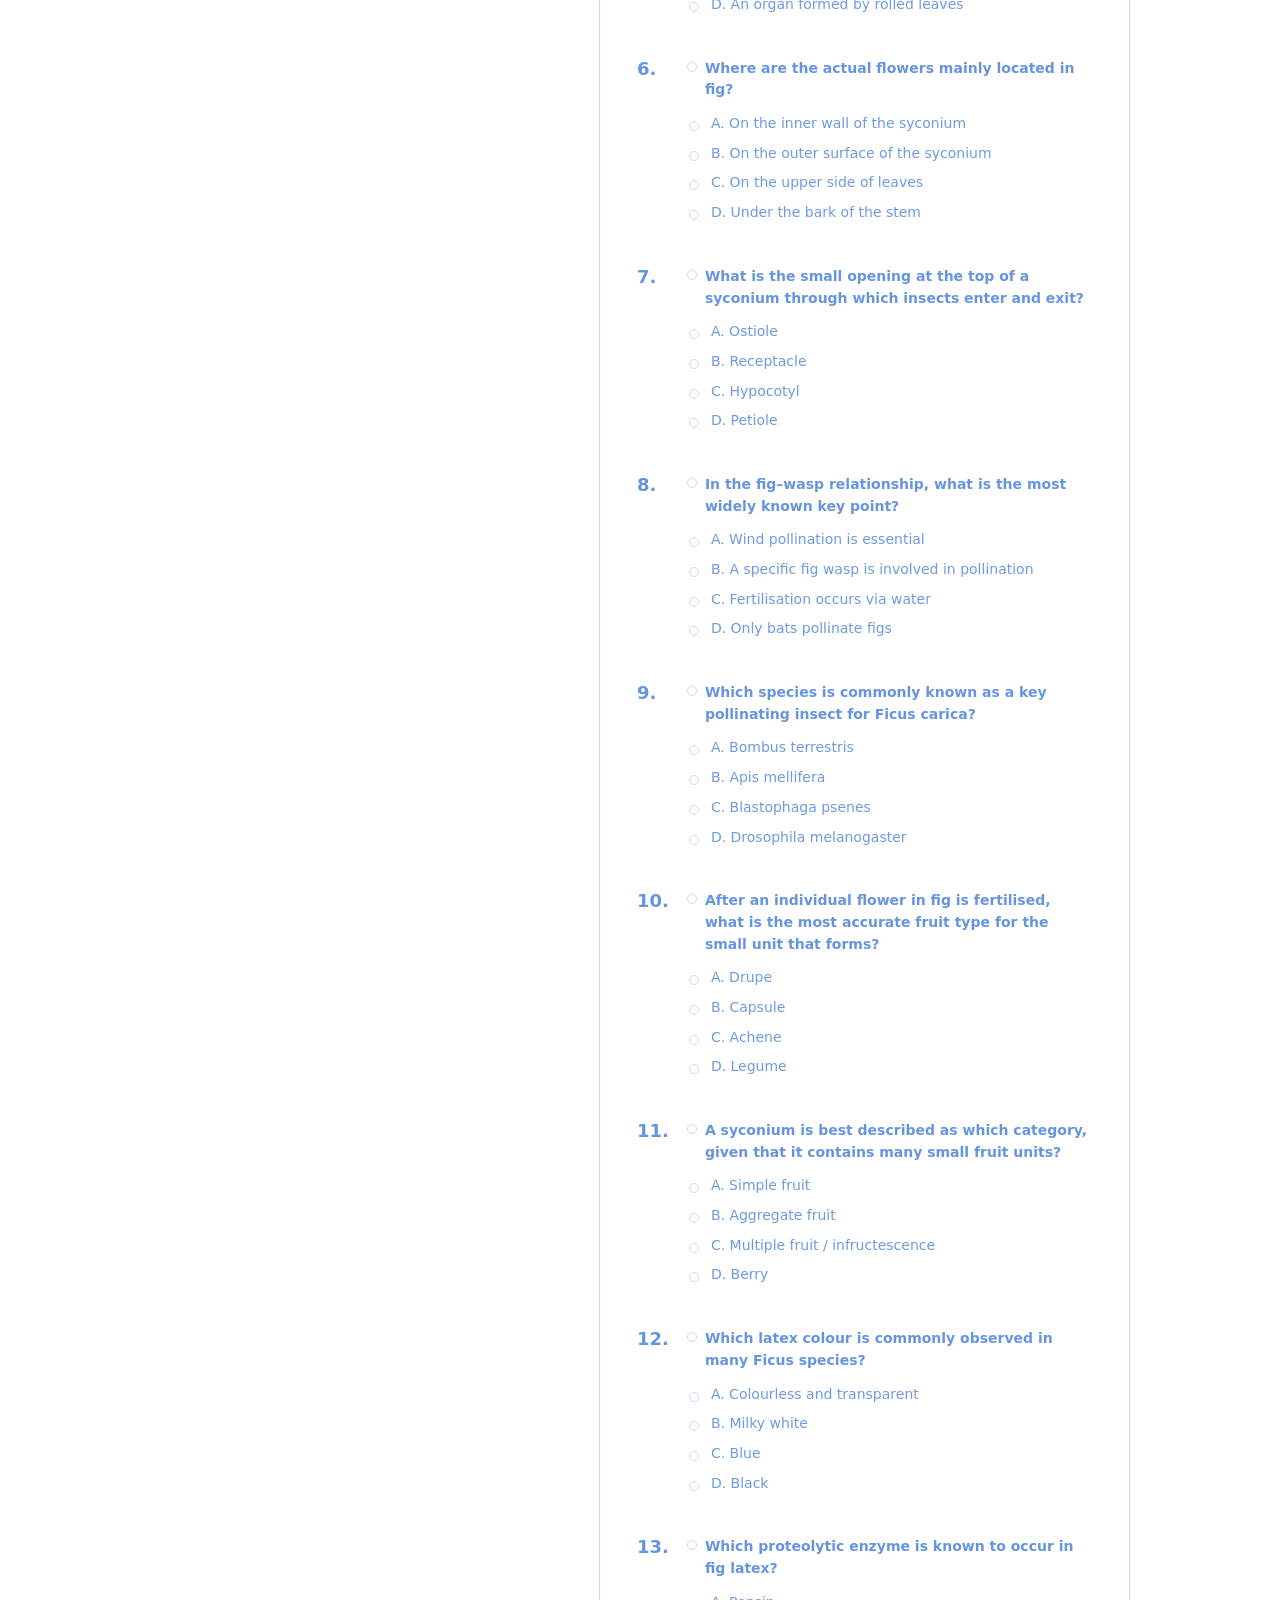
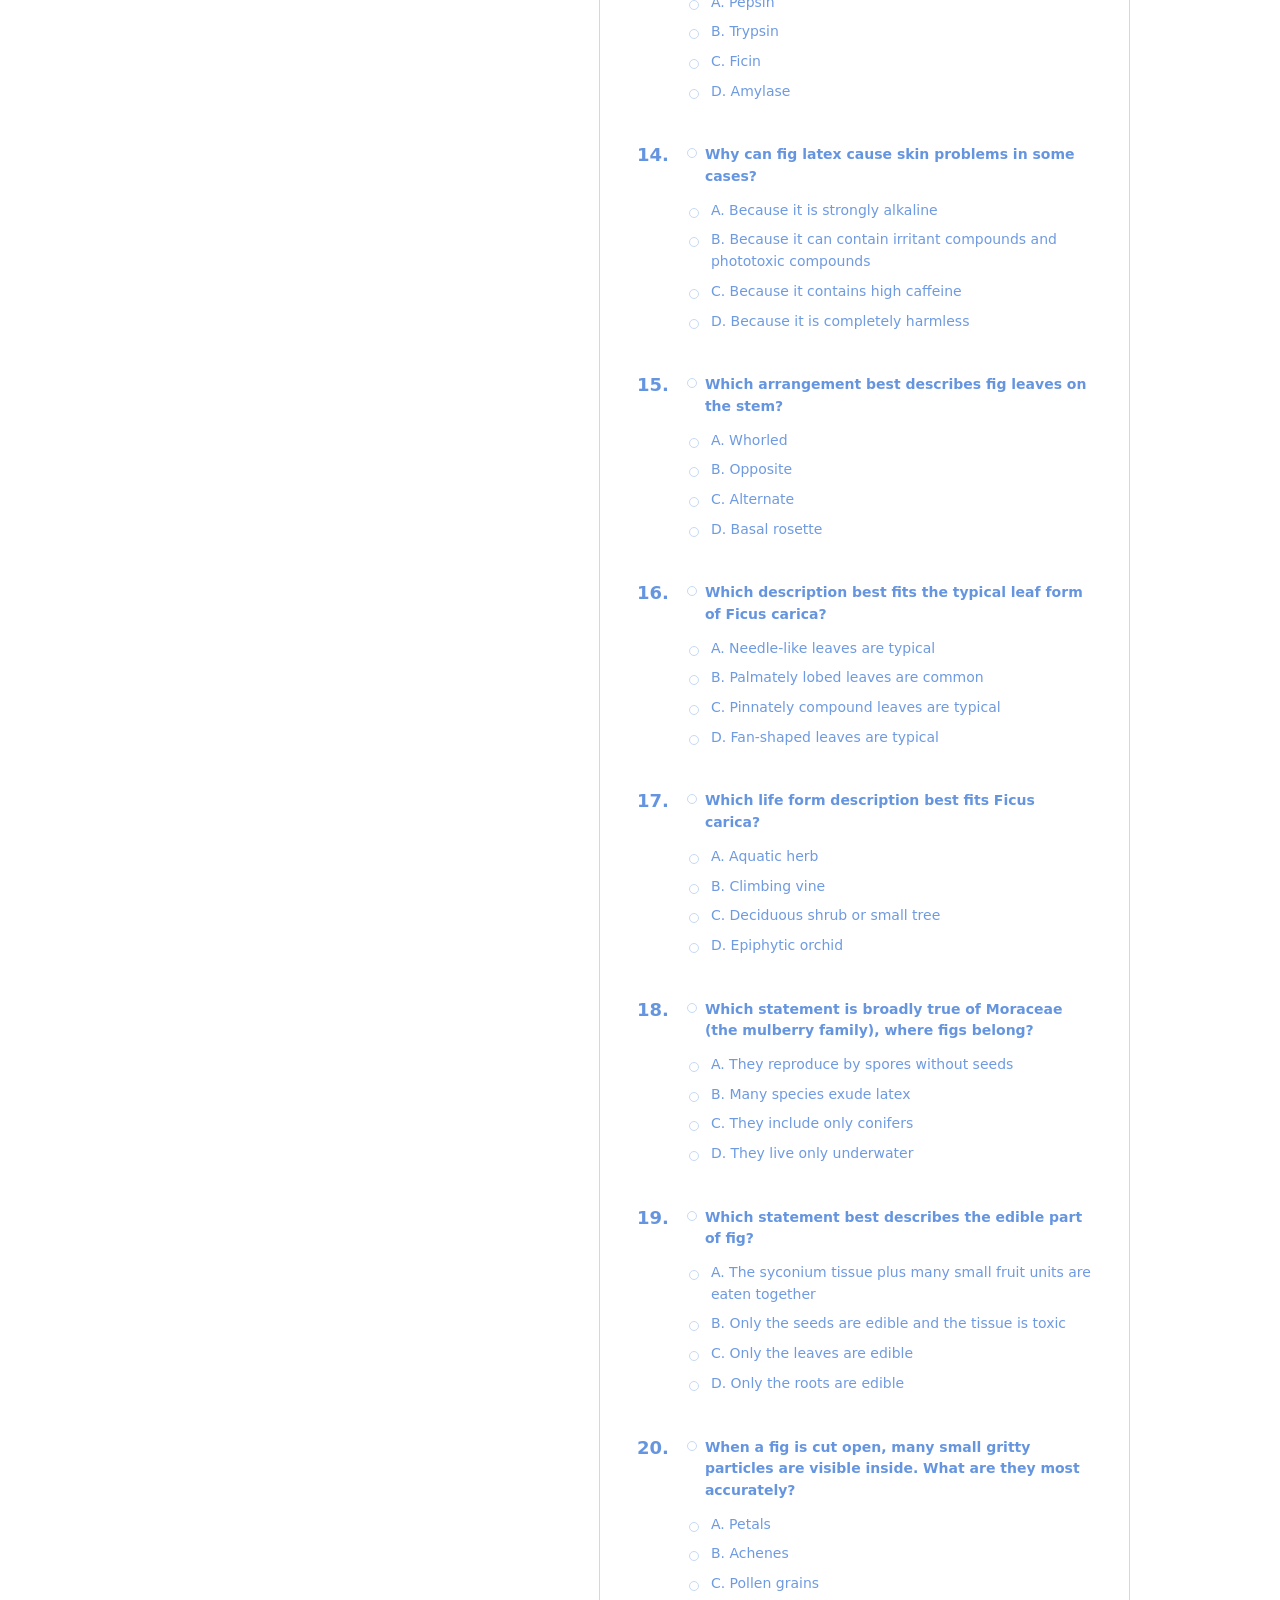
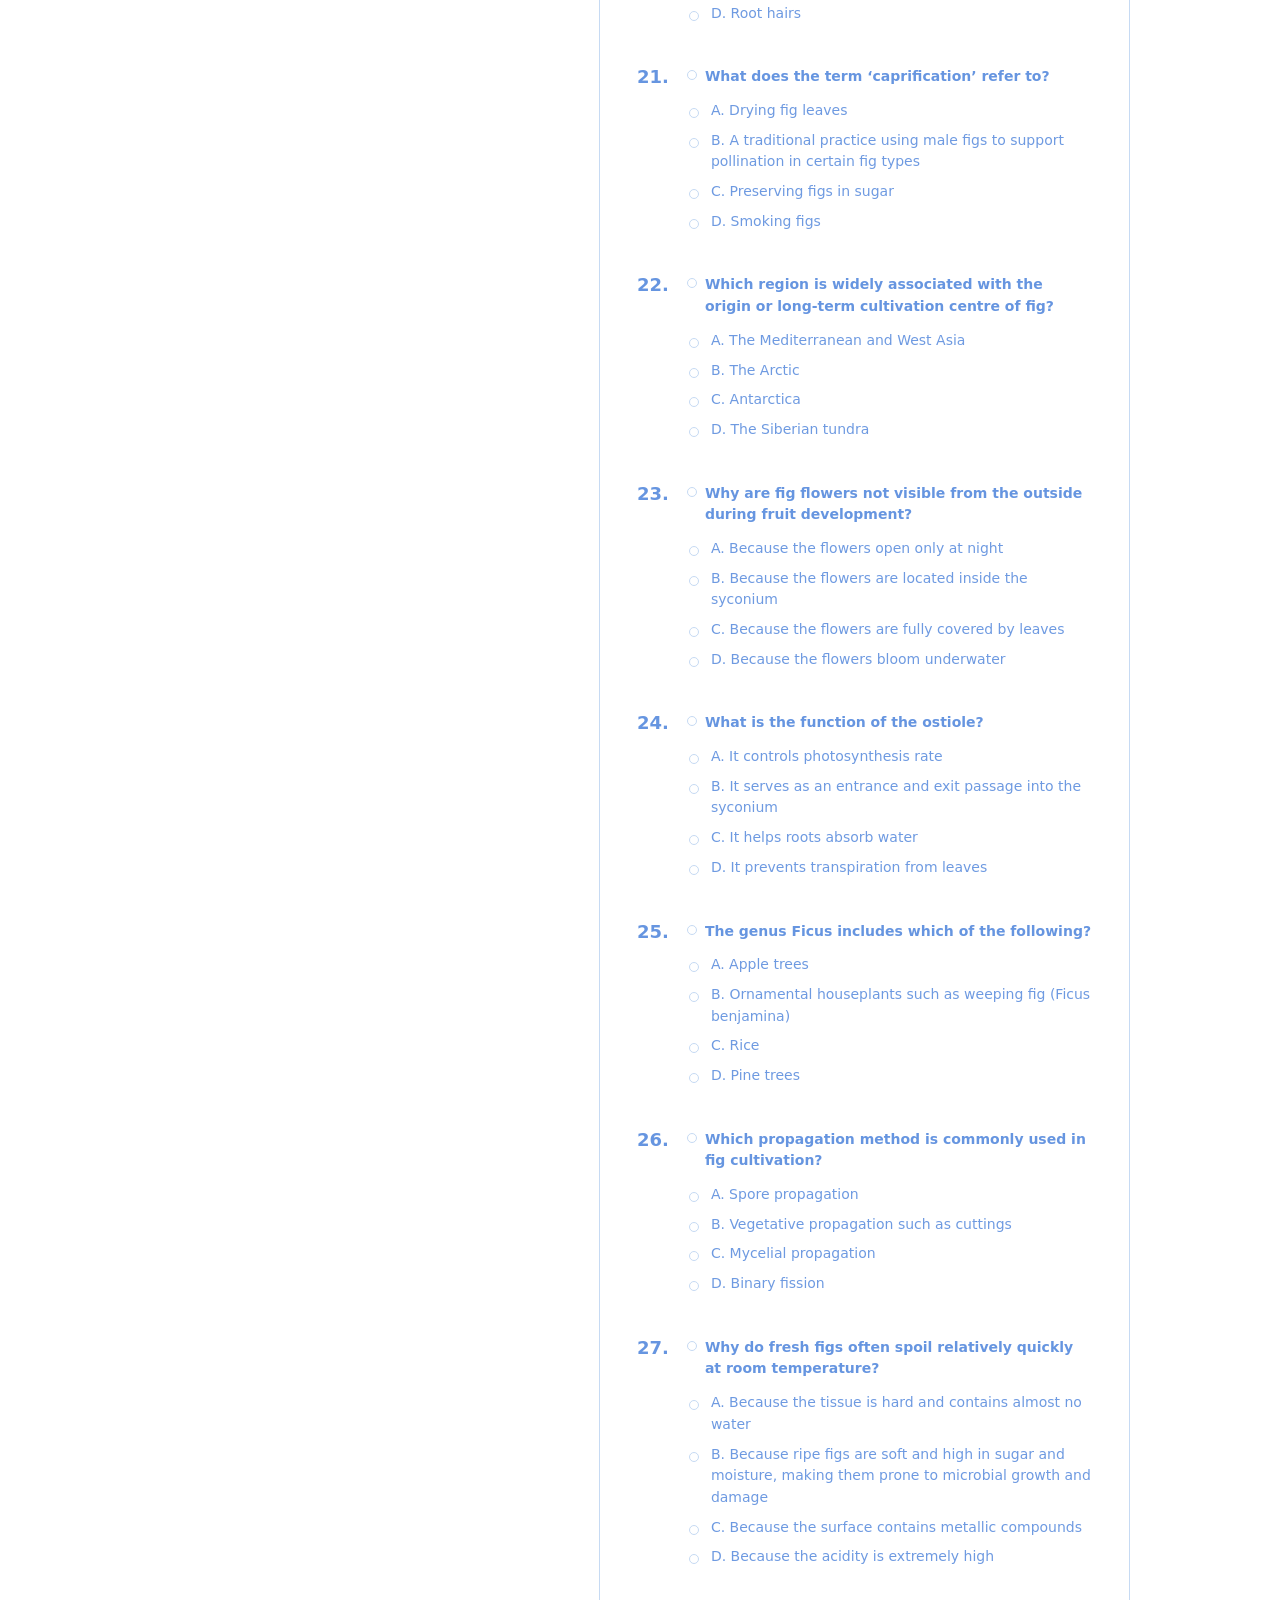
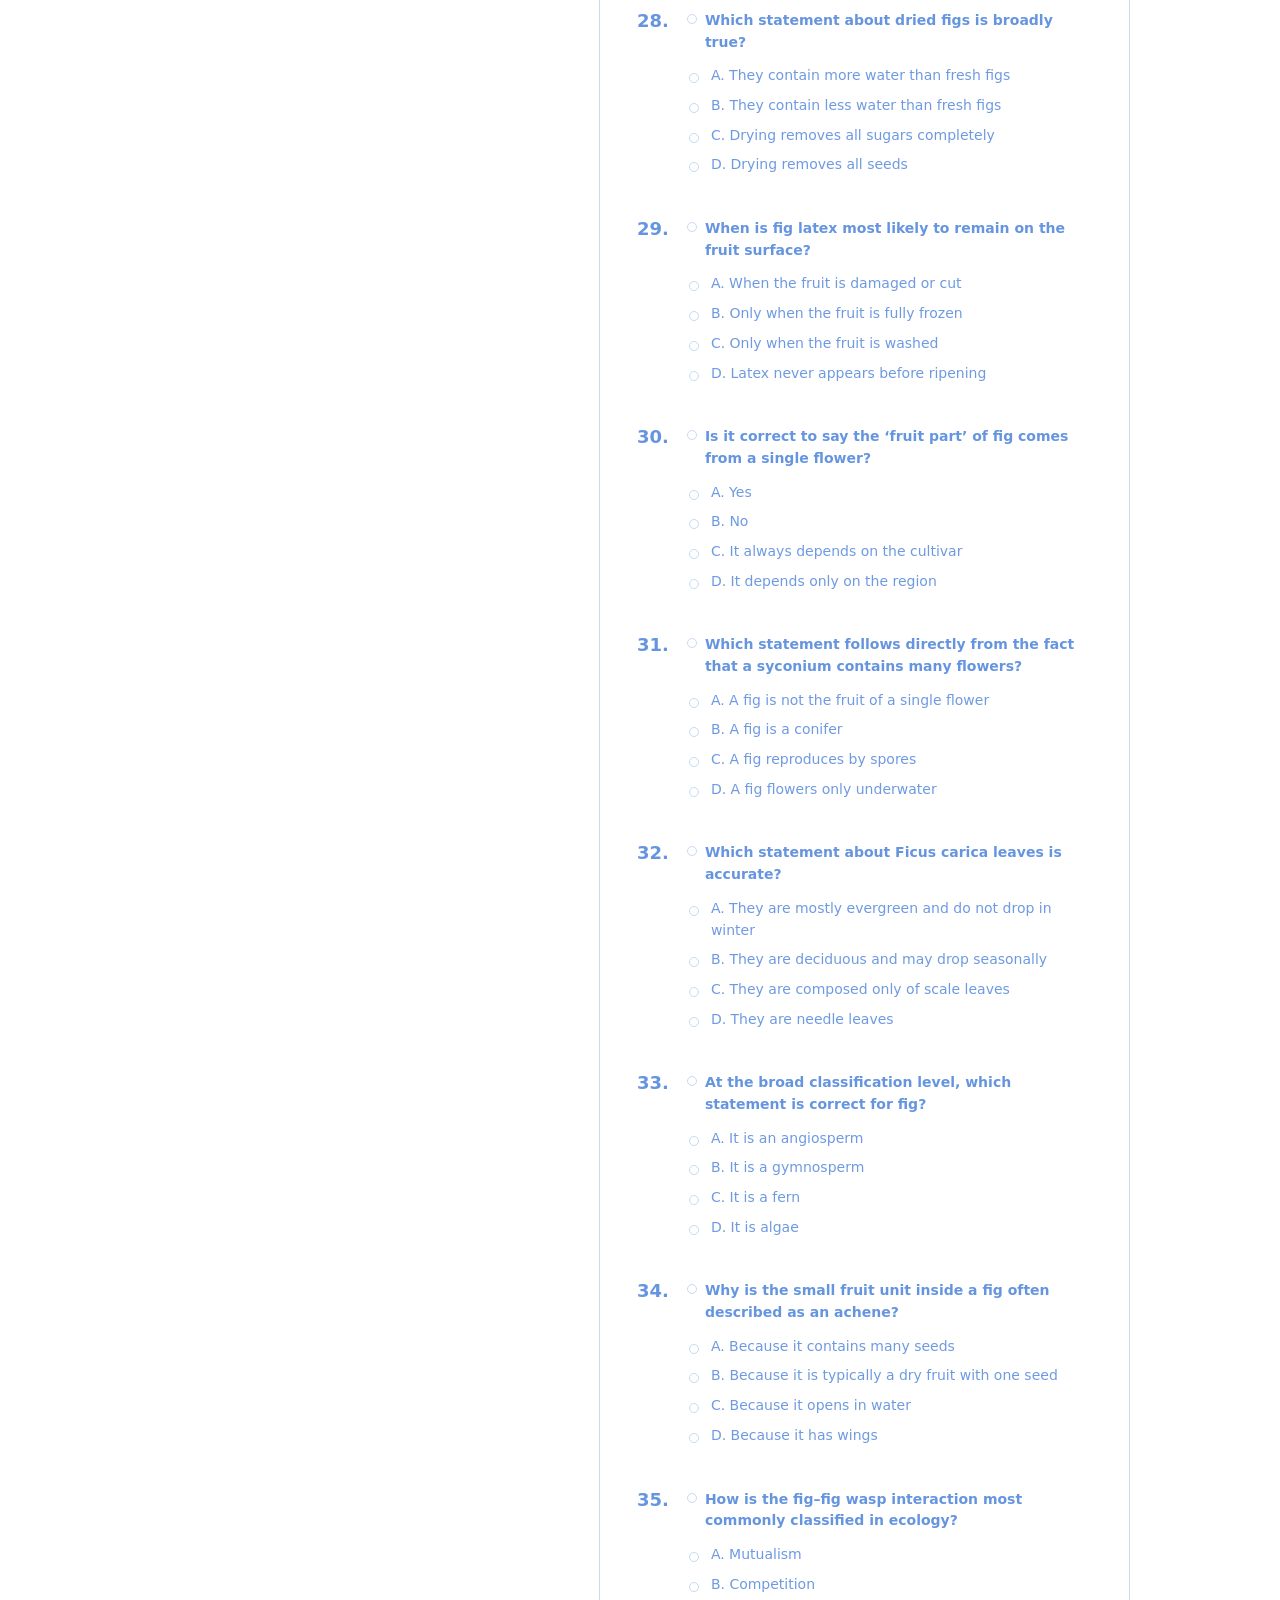
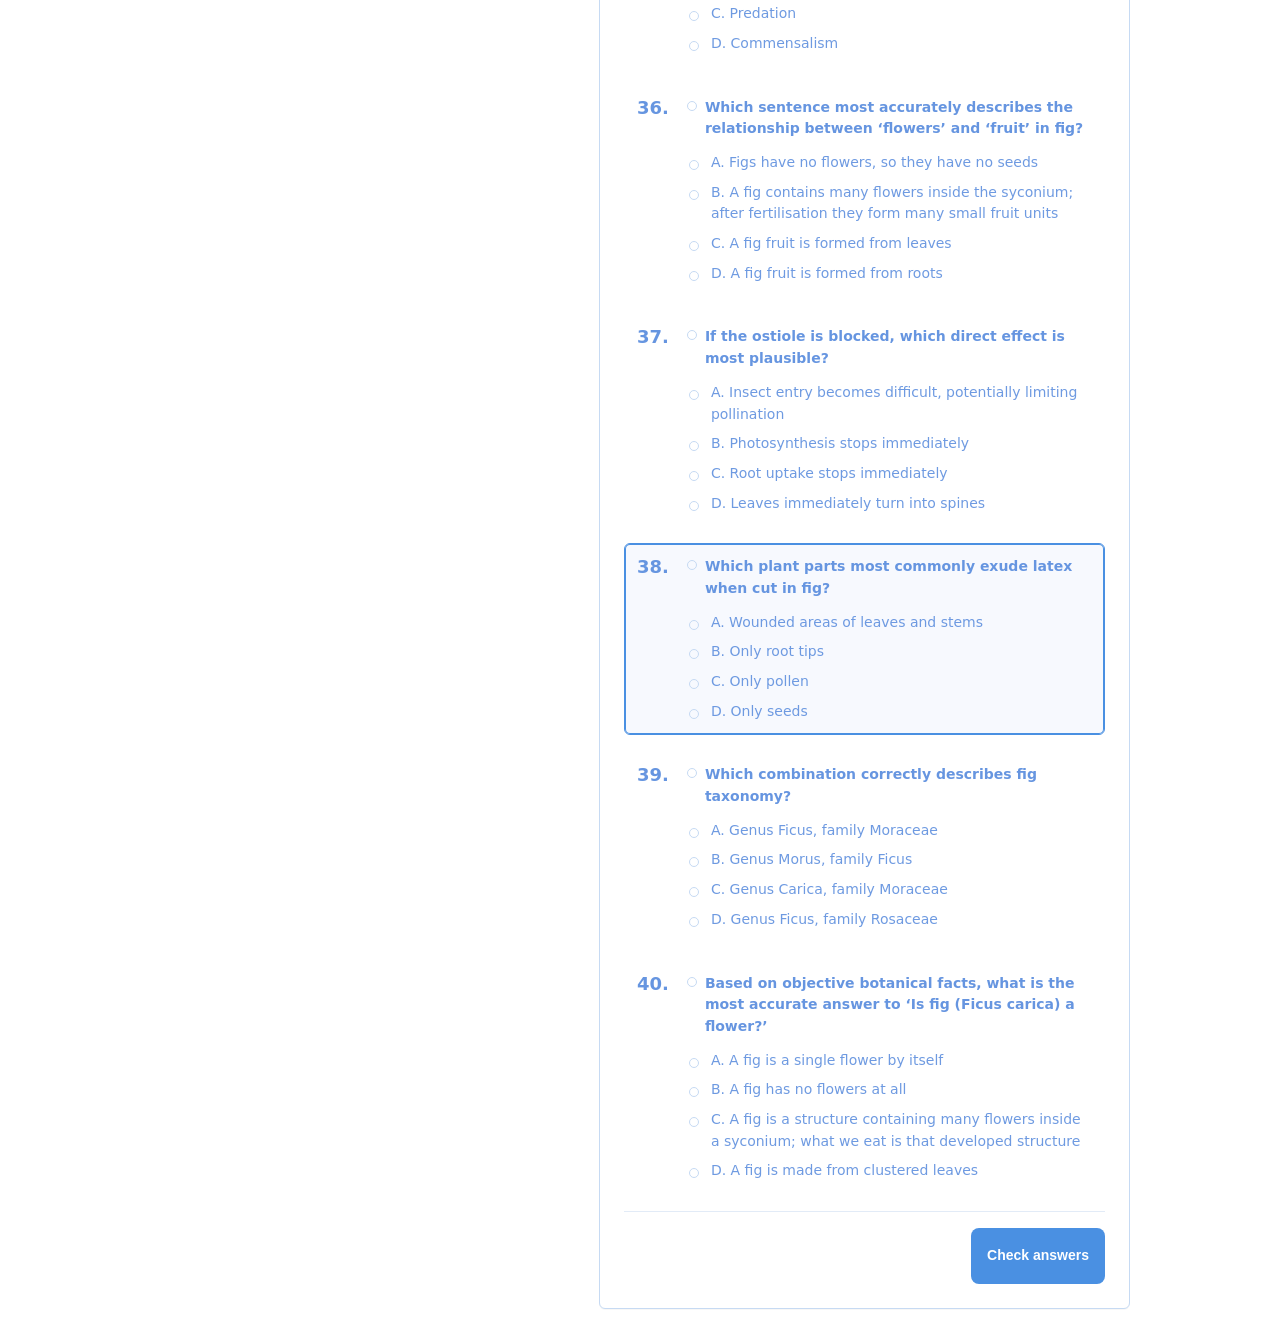
==== commit 357d98f0: "Refine game visuals and interactions while preserving authored formats Unify game UI styles, improve" ====
--- a/p01-03.html
+++ b/p01-03.html
@@ -5,33 +5,34 @@
     <meta charset="utf-8" />
     <meta name="viewport" content="width=device-width,initial-scale=1" />
     <title>Fig (Ficus carica) — Is It a Flower?</title>
+    <link rel="stylesheet" href="game-ui.css?v=6610e8156f" />
 
     <style>
         :root {
             --max: 1040px;
-            --pad: 30px;
-            --gap: 10px;
-
-            --theme: #5e8fde;
+            --pad: clamp(12px, 3vw, 30px);
+            --gap: var(--game-space-2);
+
+            --theme: var(--game-accent);
             --wrong: #e45b37;
 
-            --border: rgba(0, 0, 0, 0.14);
-            --borderSoft: rgba(0, 0, 0, 0.08);
+            --border: var(--game-line);
+            --borderSoft: var(--game-line-soft);
             --shadow: 0 1px 0 rgba(0, 0, 0, 0.03);
 
             --ink: #111;
             --muted: rgba(0, 0, 0, 0.55);
             --muted2: rgba(0, 0, 0, 0.35);
 
-            --radius: 6px;
-            --radius2: 6px;
+            --radius: var(--game-radius-paper);
+            --radius2: var(--game-radius-paper);
 
             --bubble: 25px;
             --bubbleFont: 13px;
 
-            --title: clamp(34px, 3.6vw, 44px);
-            --h2: 18px;
-            --body: 14px;
+            --title: var(--game-title-size);
+            --h2: clamp(16px, 1.8vw, 18px);
+            --body: var(--game-body-size);
 
             --stickyTop: 25px;
         }
@@ -53,13 +54,15 @@
         }
 
         .page {
+            width: 100%;
             max-width: var(--max);
             margin: 0 auto;
-            padding: 18px var(--pad) 34px;
+            padding: var(--game-space-4) var(--pad) var(--game-space-6);
         }
 
         .card {
-            border: 1px solid var(--borderSoft);
+            min-width: 0;
+            border: 1px solid var(--border);
             border-radius: var(--radius2);
             background: #fff;
             box-shadow: var(--shadow);
@@ -68,8 +71,8 @@
         /* Header */
         .header {
             position: relative;
-            padding: 32px 18px 16px;
-            border: 1px solid var(--borderSoft);
+            padding: var(--game-space-6) var(--game-space-4) var(--game-space-4);
+            border: 1px solid var(--border);
             border-radius: var(--radius2);
             background: #fff;
             box-shadow: var(--shadow);
@@ -80,13 +83,14 @@
             flex-direction: column;
             align-items: center;
             justify-content: flex-end;
-            gap: 24px;
-            padding: 8px 0 6px;
+            gap: clamp(16px, 2.4vw, 24px);
+            padding: var(--game-space-2) 0;
             min-height: auto;
         }
 
         .header-illo {
-            width: min(360px, 64vw);
+            width: min(320px, 50vw);
+            max-width: 100%;
             height: auto;
             display: block;
             flex: 0 0 auto;
@@ -94,10 +98,11 @@
         }
 
         h1 {
+            max-width: 100%;
             margin: 0;
             font-size: var(--title);
-            line-height: 1.02;
-            letter-spacing: -0.02em;
+            line-height: var(--game-title-leading);
+            letter-spacing: var(--game-tracking);
             text-align: center;
             font-weight: 800;
             text-wrap: balance;
@@ -105,8 +110,8 @@
 
         .top-actions {
             position: absolute;
-            right: 14px;
-            top: 14px;
+            right: var(--game-space-4);
+            top: var(--game-space-4);
             display: flex;
             gap: 8px;
             align-items: center;
@@ -114,21 +119,22 @@
 
         /* Inputs + score */
         .meta {
-            margin-top: 14px;
-            padding: 14px;
+            margin-top: var(--game-space-4);
+            padding: var(--game-space-4);
         }
 
         .metaGrid {
             display: grid;
-            grid-template-columns: 1fr 1fr 0.30fr;
-            gap: 12px;
+            grid-template-columns: minmax(0, 1fr) minmax(0, 1fr) minmax(86px, 0.30fr);
+            gap: var(--game-space-3);
             align-items: start;
         }
 
         .metaCol {
+            min-width: 0;
             grid-column: 1 / 3;
             display: grid;
-            gap: 12px;
+            gap: var(--game-space-3);
         }
 
         .metaCol.is-bonus-hidden {
@@ -137,43 +143,46 @@
 
         .row {
             display: grid;
-            grid-template-columns: 220px 1fr 140px;
-            gap: 10px;
+            grid-template-columns: minmax(140px, 220px) minmax(0, 1fr) 120px;
+            gap: var(--game-space-2);
             align-items: center;
         }
 
         .label {
-            font-size: var(--h2);
+            font-size: var(--game-body-size);
             font-weight: 900;
-            line-height: 1.15;
+            line-height: var(--game-leading);
         }
 
         .input {
+            min-width: 0;
             width: 100%;
             height: 42px;
             border: 1px solid var(--border);
-            border-radius: 8px;
-            padding: 0 14px;
-            font-size: var(--h2);
+            border-radius: var(--game-radius-control);
+            padding: 0 var(--game-space-4);
+            font-size: 16px;
             color: var(--ink);
             outline: none;
             background: #fff;
         }
 
         .input:focus {
-            border-color: rgba(94, 143, 222, 0.85);
-            box-shadow: 0 0 0 3px rgba(94, 143, 222, 0.18);
+            border-color: var(--game-accent);
+            outline: 2px solid var(--game-accent);
+            outline-offset: 0;
         }
 
         .smallBtn {
             height: 42px;
             border: 1px solid var(--border);
-            border-radius: 8px;
+            border-radius: var(--game-radius-control);
             background: #fff;
             color: var(--theme);
             font-weight: 700;
             cursor: pointer;
-            font-size: 16px;
+            font-size: var(--game-control-size);
+            line-height: var(--game-leading);
         }
 
         .smallBtn:active {
@@ -182,24 +191,24 @@
 
         .scoreBox {
             grid-column: 3 / 4;
-            padding: 10px;
+            padding: var(--game-space-3);
             height: 100%;
             display: grid;
-            gap: 5px;
+            gap: var(--game-space-1);
             align-content: start;
         }
 
         .scoreTitle {
-            font-size: 16px;
+            font-size: var(--game-body-size);
             font-weight: 800;
-            line-height: 1.1;
+            line-height: var(--game-leading);
             color: var(--theme);
         }
 
         .scoreValue {
             height: 50px;
             border: 0px solid var(--border);
-            border-radius: 8px;
+            border-radius: var(--game-radius-control);
             display: flex;
             align-items: center;
             justify-content: center;
@@ -211,23 +220,23 @@
         }
 
         .scoreHint {
-            font-size: 12px;
+            font-size: var(--game-caption-size);
             color: var(--muted);
-            line-height: 1.35;
+            line-height: var(--game-leading);
         }
 
         /* Main layout */
         .main {
-            margin-top: 16px;
+            margin-top: var(--game-space-4);
             display: grid;
-            grid-template-columns: 1fr 1.25fr;
-            gap: 24px;
+            grid-template-columns: minmax(0, 1fr) minmax(0, 1.25fr);
+            gap: var(--game-space-5);
             align-items: start;
         }
 
         /* Answer sheet */
         .sheet {
-            padding: 30px;
+            padding: var(--game-space-5);
             position: sticky;
             top: var(--stickyTop);
         }
@@ -236,7 +245,9 @@
             display: flex;
             align-items: baseline;
             justify-content: space-between;
-            padding-bottom: 10px;
+            gap: 8px;
+            flex-wrap: wrap;
+            padding-bottom: var(--game-space-3);
             border-bottom: 1px solid var(--borderSoft);
             margin-bottom: 12px;
         }
@@ -244,32 +255,36 @@
         .sheetTitle {
             font-size: var(--h2);
             font-weight: 900;
-            line-height: 1.1;
+            line-height: var(--game-title-leading);
         }
 
         .sheetRange {
-            font-size: 14px;
+            font-size: var(--game-caption-size);
             font-weight: 800;
             color: rgba(94, 143, 222, 0.85);
         }
 
         .sheetGrid {
             display: grid;
-            grid-template-columns: 1fr 1fr;
-            gap: 10px 18px;
+            grid-template-columns: repeat(2, minmax(0, 1fr));
+            gap: var(--game-space-2) var(--game-space-3);
+        }
+
+        .sheetGrid > div {
+            min-width: 0;
         }
 
         .ansRow {
             display: grid;
-            grid-template-columns: 34px 1fr;
-            gap: 10px;
+            grid-template-columns: 28px minmax(0, 1fr);
+            gap: 8px;
             align-items: center;
-            padding: 3px 4px;
-            border-radius: 8px;
+            padding: var(--game-space-1);
+            border-radius: var(--game-radius-paper);
         }
 
         .ansRow.active {
-            outline: 2px solid rgba(94, 143, 222, 0.25);
+            outline: 2px solid var(--game-accent);
             background: rgba(94, 143, 222, 0.06);
         }
 
@@ -282,16 +297,17 @@
 
         .bubbles {
             display: flex;
-            gap: 10px;
+            gap: 8px;
             flex-wrap: nowrap;
             align-items: center;
         }
 
         .bubble {
+            flex: 0 0 var(--bubble);
             width: var(--bubble);
             height: var(--bubble);
             border-radius: 999px;
-            border: 2px solid rgba(94, 143, 222, 0.85);
+            border: 1px solid var(--game-line);
             background: #fff;
             display: inline-flex;
             align-items: center;
@@ -306,12 +322,14 @@
 
         .bubble.filled {
             background: var(--ink);
+            border-width: 2px;
             border-color: var(--ink);
             color: #fff;
         }
 
         .bubble.correctHint {
             background: var(--theme);
+            border-width: 2px;
             border-color: var(--theme);
             color: #fff;
         }
@@ -329,9 +347,9 @@
         .sheetFooter {
             display: flex;
             justify-content: space-between;
-            gap: 10px;
-            margin-top: 14px;
-            padding-top: 12px;
+            gap: var(--game-space-2);
+            margin-top: var(--game-space-4);
+            padding-top: var(--game-space-3);
             border-top: 1px solid var(--borderSoft);
         }
 
@@ -339,12 +357,13 @@
             flex: 1;
             height: 56px;
             border: 1px solid var(--border);
-            border-radius: 8px;
+            border-radius: var(--game-radius-control);
             background: #fff;
             color: var(--theme);
             font-weight: 900;
             cursor: pointer;
-            font-size: 22px;
+            font-size: var(--game-control-size);
+            line-height: var(--game-leading);
         }
 
         .resetBtn:active {
@@ -353,16 +372,18 @@
 
         /* Questions */
         .questions {
-            padding: 24px;
+            padding: var(--game-space-5);
         }
 
         .qHeader {
             display: flex;
             align-items: baseline;
             justify-content: space-between;
-            padding-bottom: 10px;
+            gap: var(--game-space-2) var(--game-space-4);
+            flex-wrap: wrap;
+            padding-bottom: var(--game-space-3);
             border-bottom: 1px solid var(--borderSoft);
-            margin-bottom: 10px;
+            margin-bottom: var(--game-space-3);
         }
 
         .qHeader h2 {
@@ -373,36 +394,38 @@
         }
 
         .qHeader .hint {
-            font-size: 14px;
+            font-size: var(--game-caption-size);
             font-weight: 800;
             color: rgba(94, 143, 222, 0.85);
         }
 
         #qList {
             display: grid;
-            gap: 18px;
+            gap: var(--game-space-4);
         }
 
         .qCard {
-            padding: 12px 12px 10px;
-            border-radius: 8px;
+            padding: var(--game-space-3);
+            border-radius: var(--game-radius-paper);
             border: 1px solid transparent;
             scroll-margin-top: 18px;
             position: relative;
         }
 
         .qCard.active {
-            border-color: rgba(94, 143, 222, 0.35);
+            border-color: var(--game-accent);
+            box-shadow: inset 0 0 0 1px var(--game-accent);
             background: rgba(94, 143, 222, 0.05);
         }
 
         .qTop {
             display: flex;
-            align-items: center;
-            gap: 10px;
+            align-items: flex-start;
+            gap: var(--game-space-2);
         }
 
         .qIndex {
+            flex: 0 0 auto;
             font-weight: 900;
             font-size: var(--h2);
             color: rgba(94, 143, 222, 0.95);
@@ -413,31 +436,37 @@
             width: 10px;
             height: 10px;
             border-radius: 999px;
-            border: 2px solid rgba(94, 143, 222, 0.6);
+            border: 1px solid var(--game-line);
             background: transparent;
             margin-left: 2px;
+            margin-top: var(--game-space-1);
             flex: 0 0 auto;
         }
 
         .qStatus.answered {
             background: rgba(94, 143, 222, 0.85);
+            border-width: 2px;
             border-color: rgba(94, 143, 222, 0.85);
         }
 
         .qStatus.correct {
             background: rgba(17, 17, 17, 0.9);
+            border-width: 2px;
             border-color: rgba(17, 17, 17, 0.9);
         }
 
         .qStatus.wrong {
             background: var(--wrong);
+            border-width: 2px;
             border-color: var(--wrong);
         }
 
         .qText {
+            min-width: 0;
+            overflow-wrap: anywhere;
             font-weight: 700;
-            font-size: var(--h2);
-            line-height: 1.25;
+            font-size: var(--game-body-size);
+            line-height: var(--game-leading);
             margin: 0;
             color: rgba(94, 143, 222, 0.95);
         }
@@ -448,16 +477,16 @@
         }
 
         .options {
-            margin-top: 12px;
+            margin-top: var(--game-space-3);
             display: grid;
-            gap: 10px;
+            gap: var(--game-space-2);
             padding-left: 52px;
         }
 
         .opt {
             display: flex;
             align-items: flex-start;
-            gap: 12px;
+            gap: var(--game-space-3);
             cursor: pointer;
             user-select: none;
         }
@@ -467,47 +496,53 @@
             height: 10px;
             margin-top: 8px;
             border-radius: 999px;
-            border: 2px solid rgba(94, 143, 222, 0.55);
+            border: 1px solid var(--game-line);
             background: transparent;
             flex: 0 0 auto;
         }
 
         .opt.selected .optBullet {
             background: rgba(17, 17, 17, 0.92);
+            border-width: 2px;
             border-color: rgba(17, 17, 17, 0.92);
         }
 
         .opt.correctChoice .optBullet {
             background: var(--theme);
+            border-width: 2px;
             border-color: var(--theme);
         }
 
         .optText {
-            font-size: 19px;
+            min-width: 0;
+            overflow-wrap: anywhere;
+            font-size: var(--game-body-size);
             font-weight: 500;
             color: rgba(94, 143, 222, 0.90);
-            line-height: 1.25;
+            line-height: var(--game-leading);
         }
 
         .actions {
-            margin-top: 16px;
-            padding-top: 14px;
+            margin-top: var(--game-space-4);
+            padding-top: var(--game-space-4);
             border-top: 1px solid var(--borderSoft);
             display: flex;
-            gap: 10px;
+            gap: var(--game-space-2);
             justify-content: flex-end;
         }
 
         .checkBtn {
-            height: 56px;
-            padding: 0 18px;
+            min-height: 56px;
+            max-width: 100%;
+            padding: var(--game-space-3) var(--game-space-4);
             border: 0;
-            border-radius: 8px;
+            border-radius: var(--game-radius-control);
             background: var(--theme);
             color: #fff;
             font-weight: 900;
             cursor: pointer;
-            font-size: 22px;
+            font-size: var(--game-control-size);
+            line-height: var(--game-leading);
         }
 
         .checkBtn:active {
@@ -522,7 +557,7 @@
             display: none;
             align-items: center;
             justify-content: center;
-            padding: 18px;
+            padding: var(--game-space-4);
             z-index: 50;
         }
 
@@ -532,11 +567,15 @@
 
         .modalPanel {
             width: min(720px, 100%);
+            max-height: calc(100vh - 32px);
+            max-height: calc(100dvh - 32px);
+            overflow-y: auto;
+            overscroll-behavior: contain;
             background: #fff;
-            border-radius: 8px;
-            border: 1px solid var(--borderSoft);
+            border-radius: var(--game-radius-panel);
+            border: 1px solid var(--border);
             box-shadow: 0 18px 60px rgba(0, 0, 0, 0.22);
-            padding: 16px;
+            padding: var(--game-space-4);
             color: var(--ink);
         }
 
@@ -548,8 +587,9 @@
         }
 
         .modalBody {
-            font-size: 14px;
-            line-height: 1.6;
+            overflow-wrap: anywhere;
+            font-size: var(--game-body-size);
+            line-height: var(--game-leading);
             color: rgba(0, 0, 0, 0.78);
         }
 
@@ -563,31 +603,48 @@
             height: 44px;
             padding: 0 16px;
             border: 1px solid var(--border);
-            border-radius: 10px;
+            border-radius: var(--game-radius-control);
             background: #fff;
             color: var(--theme);
             font-weight: 900;
             cursor: pointer;
-            font-size: 18px;
-        }
-
-        /* 좁은 화면 */
-        @media (max-width: 820px) {
+            font-size: var(--game-control-size);
+            line-height: var(--game-leading);
+        }
+
+        .smallBtn:focus-visible,
+        .bubble:focus-visible,
+        .resetBtn:focus-visible,
+        .checkBtn:focus-visible,
+        .closeBtn:focus-visible {
+            outline: 2px solid var(--game-accent);
+            outline-offset: 3px;
+        }
+
+        /* Keep the two exam sections readable before either column gets cramped. */
+        @media (max-width: 1000px) {
+            :root {
+                --bubble: 30px;
+            }
+
             .main {
-                grid-template-columns: 1fr;
+                grid-template-columns: minmax(0, 1fr);
+                gap: var(--game-space-4);
             }
 
             .sheet {
                 position: relative;
                 top: auto;
             }
-
+        }
+
+        @media (max-width: 820px) {
             .row {
-                grid-template-columns: 1fr;
+                grid-template-columns: minmax(0, 1fr);
             }
 
             .metaGrid {
-                grid-template-columns: 1fr;
+                grid-template-columns: minmax(0, 1fr);
             }
 
             .metaCol {
@@ -596,8 +653,94 @@
 
             .scoreBox {
                 grid-column: 1 / -1;
-            }
-
+                grid-template-columns: auto minmax(0, 1fr);
+                align-items: center;
+            }
+
+            .scoreValue {
+                height: auto;
+                min-height: 28px;
+                justify-content: flex-end;
+            }
+
+            .scoreHint {
+                grid-column: 1 / -1;
+            }
+        }
+
+        @media (max-width: 600px) {
+            .page {
+                padding-top: var(--game-space-3);
+                padding-bottom: var(--game-space-5);
+            }
+
+            .header {
+                padding: 20px 12px 16px;
+            }
+
+            .meta {
+                padding: var(--game-space-3);
+            }
+
+            .sheet,
+            .questions {
+                padding: var(--game-space-4);
+            }
+
+            .qCard {
+                padding: var(--game-space-3) var(--game-space-2);
+            }
+
+            .qTop {
+                gap: 8px;
+            }
+
+            .qIndex {
+                min-width: 28px;
+            }
+
+            .options {
+                padding-left: var(--game-space-6);
+            }
+
+            .resetBtn,
+            .checkBtn {
+                min-height: 48px;
+                height: auto;
+                padding: var(--game-space-3) var(--game-space-4);
+                font-size: var(--game-control-size);
+            }
+
+            .checkBtn {
+                width: 100%;
+            }
+        }
+
+        @media (max-width: 480px) {
+            :root {
+                --bubble: 32px;
+                --bubbleFont: 14px;
+            }
+
+            .sheetGrid {
+                grid-template-columns: minmax(0, 1fr);
+            }
+
+            .ansRow {
+                width: min(100%, 280px);
+                margin-inline: auto;
+                padding-block: var(--game-space-1);
+            }
+
+            .bubbles {
+                justify-content: space-between;
+            }
+        }
+
+        @media (min-width: 1001px) and (max-height: 1020px) {
+            .sheet {
+                position: static;
+            }
         }
     </style>
 </head>
@@ -609,45 +752,7 @@
 
             <div class="header-top" aria-label="title">
                 <svg class="header-illo" viewBox="0 0 360 260" aria-hidden="true">
-                    <defs>
-                        <style>
-                            .schematic-sign { fill:#5e8fde; font-size:24px; font-weight:800; text-anchor:middle; dominant-baseline:middle; }
-                            .schematic-fill { fill:#5e8fde; }
-                            .schematic-cut { fill:#ffffff; }
-                        </style>
-                        <g id="icon-fig">
-                            <path class="schematic-fill" d="M0 -42 C 14 -42, 28 -37, 37 -26 C 46 -14, 48 4, 43 20 C 36 38, 23 51, 0 60 C -22 51, -35 38, -42 20 C -48 4, -46 -14, -37 -26 C -28 -37, -14 -42, 0 -42 Z"/>
-                            <path class="schematic-fill" d="M4 -45 C 6 -53, 12 -58, 22 -60 C 25 -61, 26 -56, 23 -55 C 15 -53, 10 -49, 8 -42 Z"/>
-                            <path class="schematic-cut" d="M0 -16 C 15 -16, 24 -8, 29 4 C 34 17, 31 30, 22 40 C 16 47, 8 53, 0 57 C -8 53, -15 47, -21 40 C -31 30, -34 17, -29 4 C -24 -8, -15 -16, 0 -16 Z"/>
-                            <g class="schematic-fill">
-                                <circle cx="-11" cy="-1" r="3.6"/>
-                                <circle cx="2" cy="-4" r="3.6"/>
-                                <circle cx="13" cy="1" r="3.6"/>
-                                <circle cx="-14" cy="13" r="3.6"/>
-                                <circle cx="-1" cy="12" r="3.6"/>
-                                <circle cx="12" cy="13" r="3.6"/>
-                                <circle cx="-8" cy="27" r="3.6"/>
-                                <circle cx="6" cy="28" r="3.6"/>
-                            </g>
-                        </g>
-                        <g id="icon-flower">
-                            <circle class="schematic-fill" cx="0" cy="-18" r="16"/>
-                            <circle class="schematic-fill" cx="17" cy="-5" r="16"/>
-                            <circle class="schematic-fill" cx="10" cy="16" r="16"/>
-                            <circle class="schematic-fill" cx="-10" cy="16" r="16"/>
-                            <circle class="schematic-fill" cx="-17" cy="-5" r="16"/>
-                            <circle class="schematic-cut" cx="0" cy="0" r="6.5"/>
-                            <path class="schematic-cut" d="M0 -10 L1.9 -3.1 L8.6 -5.3 L4.2 0.3 L10 4.7 L2.9 4.4 L4.5 11.2 L0 5.7 L-4.5 11.2 L-2.9 4.4 L-10 4.7 L-4.2 0.3 L-8.6 -5.3 L-1.9 -3.1 Z"/>
-                        </g>
-                    </defs>
-
-                    <use href="#icon-fig" x="124" y="56"/>
-                    <text x="180" y="56" class="schematic-sign">=</text>
-                    <use href="#icon-flower" x="236" y="56"/>
-
-                    <use href="#icon-flower" x="124" y="186"/>
-                    <text x="180" y="186" class="schematic-sign">≠</text>
-                    <use href="#icon-fig" x="236" y="186"/>
+                    <image href="assets/img/fig-flower-simple.svg" width="360" height="260" preserveAspectRatio="xMidYMid meet"/>
                 </svg>
                 <h1>Fig (Ficus carica) — Is It a Flower?</h1>
             </div>
@@ -1118,7 +1223,7 @@
               <div>Български: смокиня</div><div>Català: figa</div>
               <div>Slovenščina: figa</div><div>Slovenčina: figa</div>
               <div>Srpskohrvatski: smokva</div><div>Հայերեն: թուզ</div>
-              <div>অসমীয়া: ডিমৰু</div><div>Аҧс
+              <div>অসমীয়া: ডিমৰু</div><div>Аҧс</div>
 
               <div>Euskara: piku</div><div>Kiswahili: tini</div>
             </div>
@@ -1487,4 +1592,4 @@
     </script>
 </body>
 
-</html>+</html>
--- a/game-ui.css
+++ b/game-ui.css
@@ -0,0 +1,22 @@
+/* Shared UI measurements for the five games. The CAPTCHA does not load this file. */
+:root {
+  --game-accent: #4a90e2;
+  --game-line: #c6daf3;
+  --game-line-soft: #e2ebf7;
+  --game-radius-panel: 12px;
+  --game-radius-control: 8px;
+  --game-radius-paper: 6px;
+  --game-title-size: clamp(28px, 3.6vw, 40px);
+  --game-body-size: 14px;
+  --game-caption-size: 12px;
+  --game-control-size: 14px;
+  --game-leading: 1.55;
+  --game-title-leading: 1.15;
+  --game-tracking: -.02em;
+  --game-space-1: 4px;
+  --game-space-2: 8px;
+  --game-space-3: 12px;
+  --game-space-4: 16px;
+  --game-space-5: 24px;
+  --game-space-6: 32px;
+}
